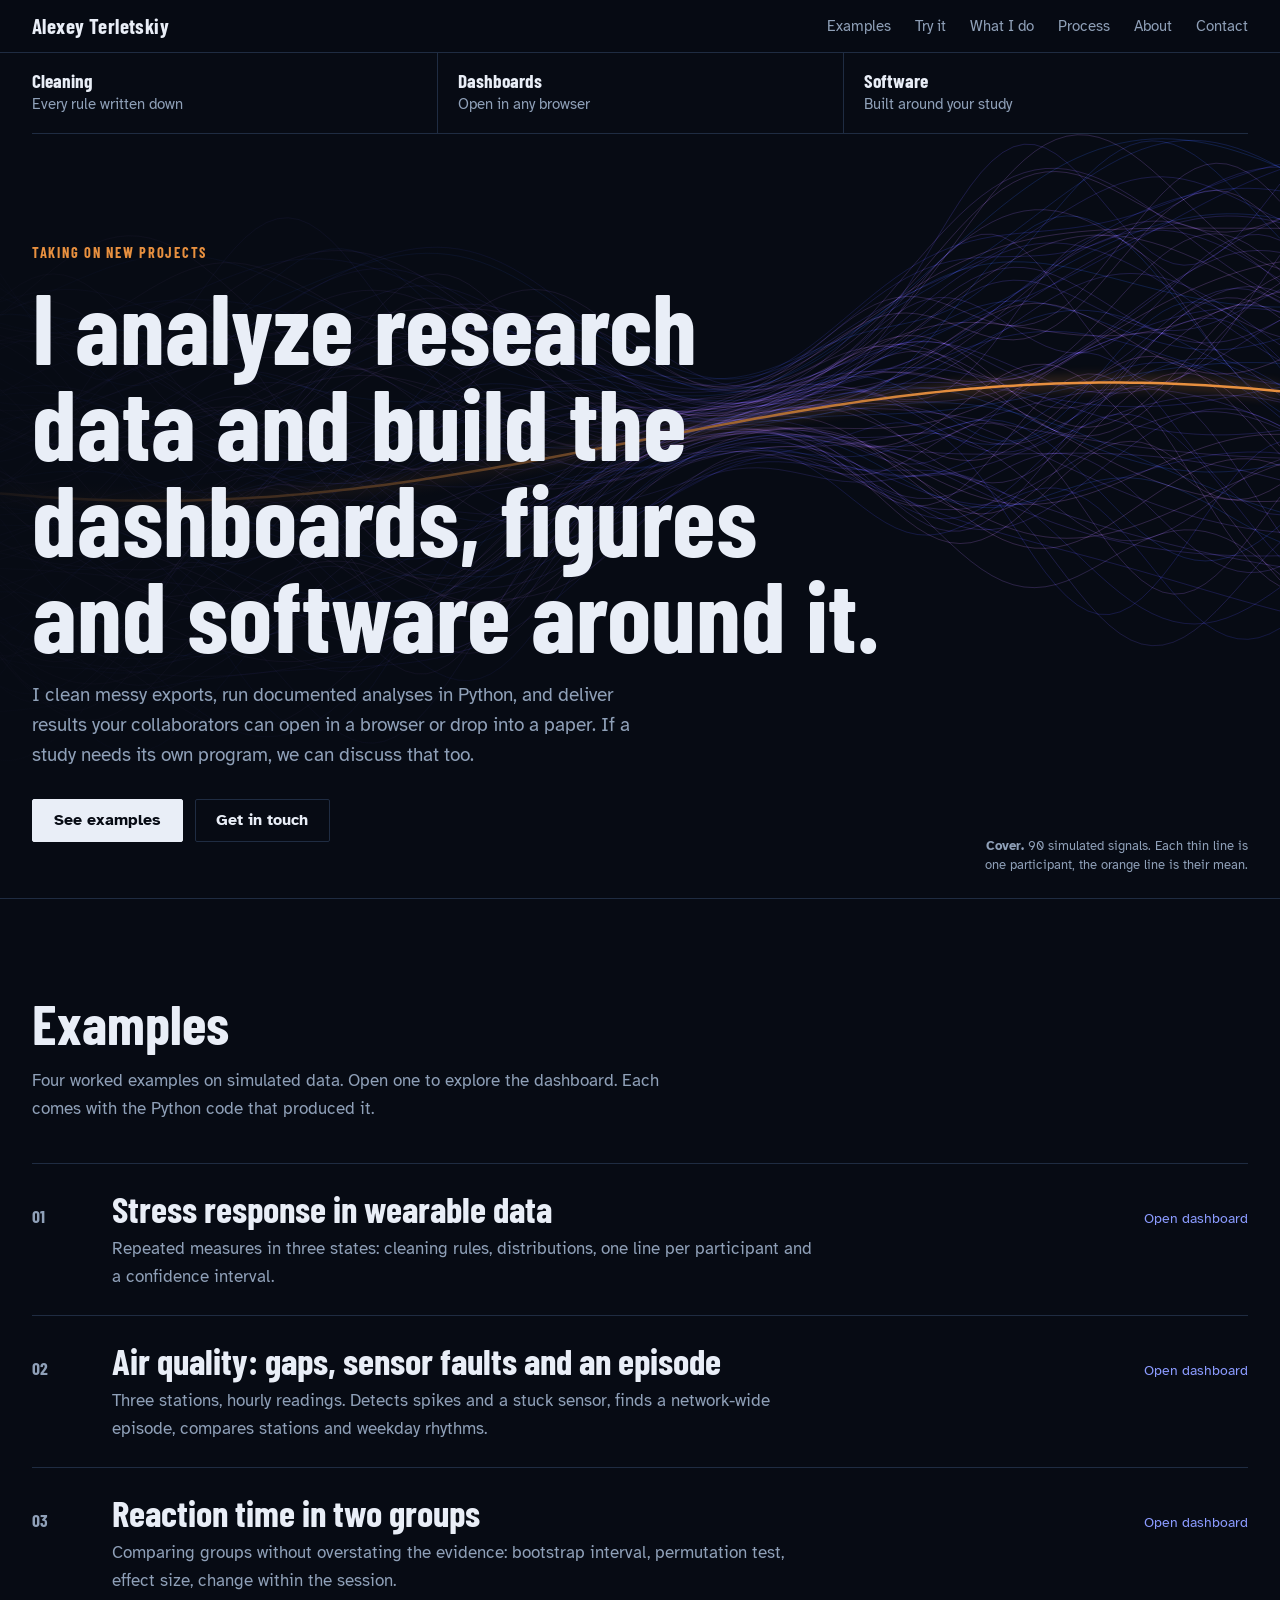
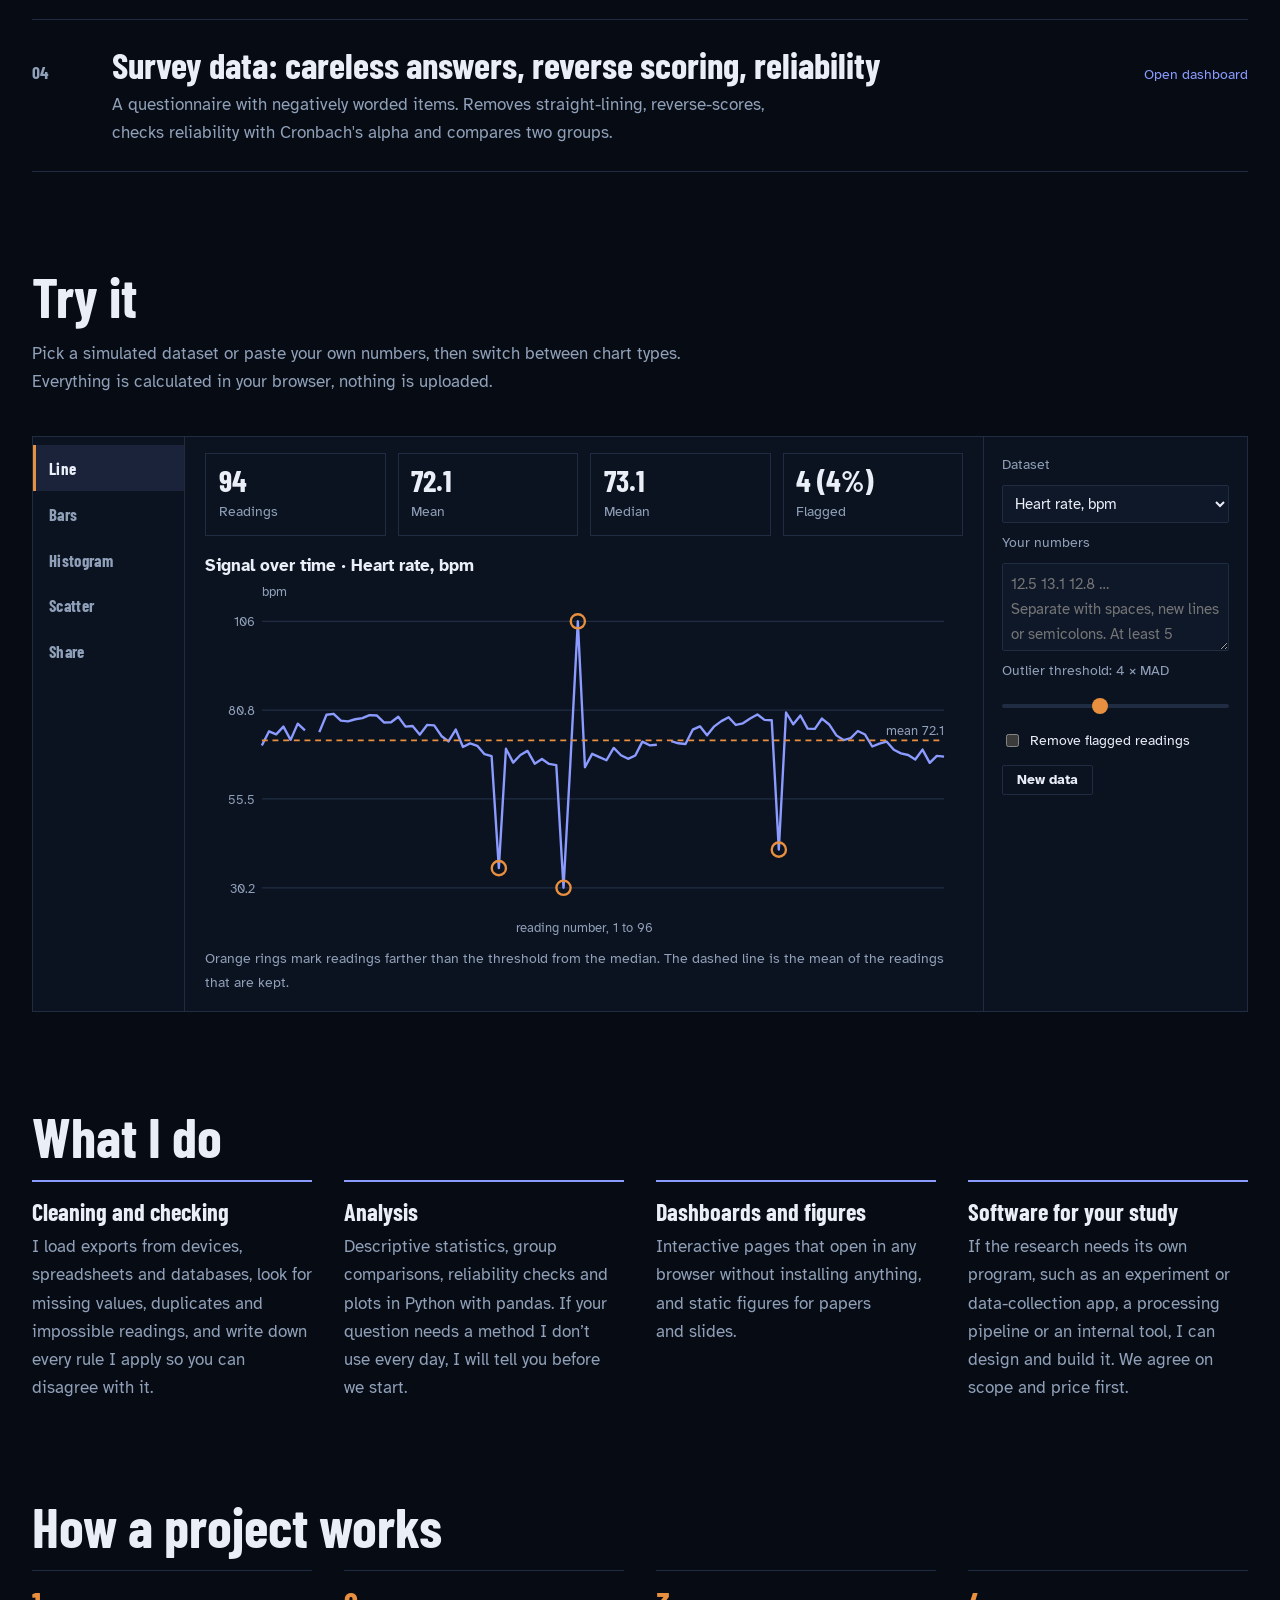
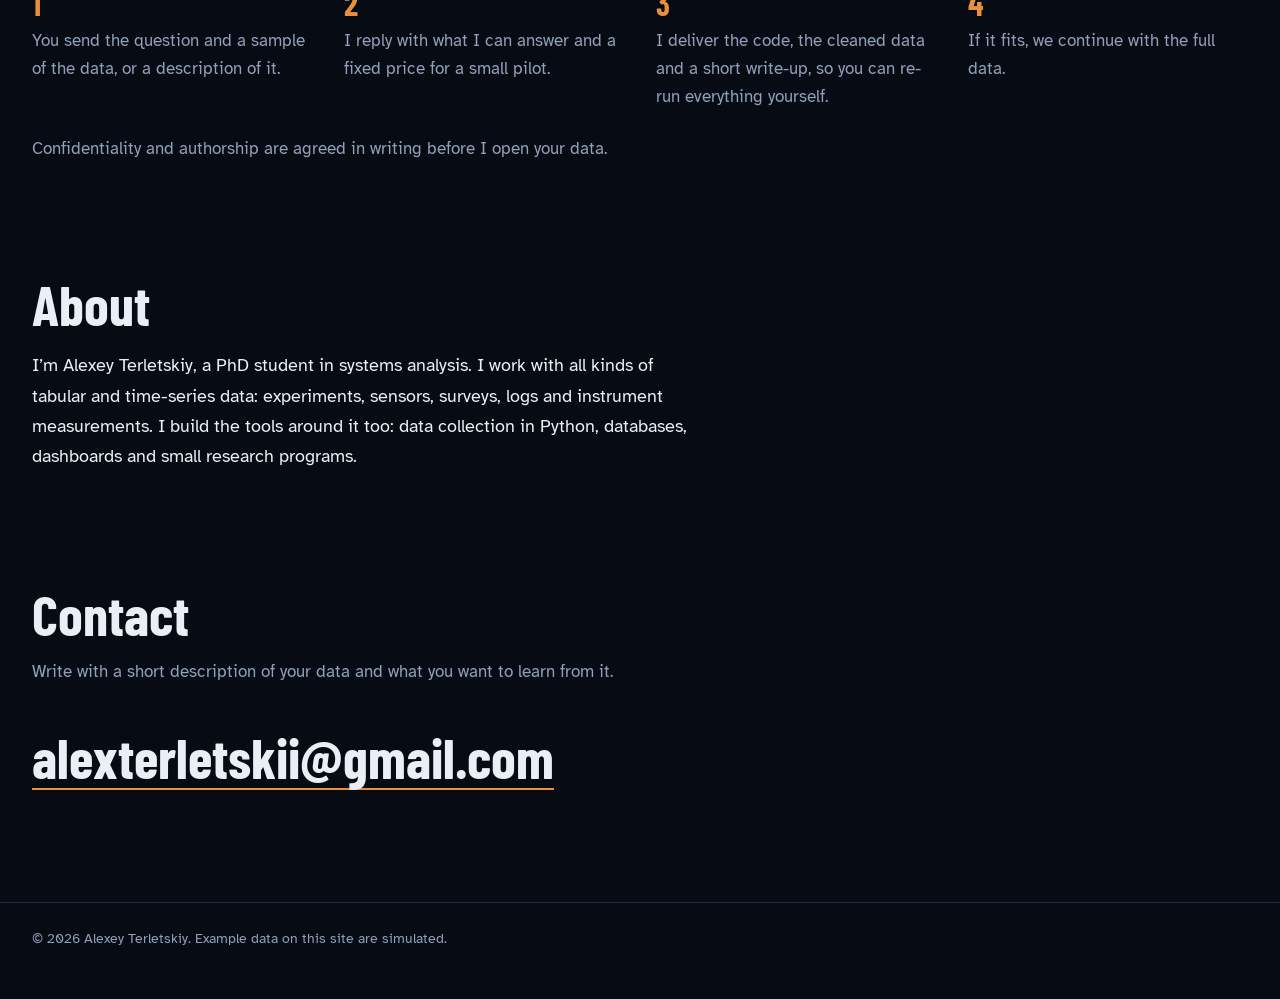
==== index.html @ ce2f92e9 "Add files via upload" ====
<!doctype html>
<html lang="en">
<head>
<meta charset="utf-8">
<meta name="viewport" content="width=device-width, initial-scale=1">
<title>Alexey Terletskiy, data analysis and dashboards</title>
<meta name="description" content="Independent data analyst. Data cleaning, documented analysis in Python, dashboards, and custom software for research.">
<meta name="color-scheme" content="dark">
<link rel="icon" href="data:,">
<link rel="preconnect" href="https://fonts.googleapis.com">
<link rel="preconnect" href="https://fonts.gstatic.com" crossorigin>
<link href="https://fonts.googleapis.com/css2?family=Barlow+Condensed:wght@500;700&display=swap" rel="stylesheet">
<link rel="stylesheet" href="css/style.css">
</head>
<body>
<a class="skip" href="#main">Skip to content</a>

<header class="site">
  <div class="wrap bar">
    <a class="name" href="index.html">Alexey Terletskiy</a>
    <nav aria-label="Main">
      <a href="#examples">Examples</a>
      <a href="#try">Try it</a>
      <a href="#what">What I do</a>
      <a href="#process">Process</a>
      <a href="#about">About</a>
      <a href="#contact">Contact</a>
    </nav>
  </div>
</header>

<main id="main">
  <div class="cover">
    <canvas id="fibers" aria-hidden="true"></canvas>
    <div class="wrap">
      <div class="teasers">
        <a href="#what"><b>Cleaning</b><span>Every rule written down</span></a>
        <a href="#examples"><b>Dashboards</b><span>Open in any browser</span></a>
        <a href="#what"><b>Software</b><span>Built around your study</span></a>
      </div>
      <div class="cover-body">
        <p class="kicker">Taking on new projects</p>
        <h1>I analyze research data and build the dashboards, figures and software around it.</h1>
        <p class="lede">I clean messy exports, run documented analyses in Python, and deliver results your collaborators can open in a browser or drop into a paper. If a study needs its own program, we can discuss that too.</p>
        <div class="actions">
          <a class="btn primary" href="#examples">See examples</a>
          <a class="btn" href="#contact">Get in touch</a>
        </div>
      </div>
      <p class="fig"><strong>Cover.</strong> 90 simulated signals. Each thin line is one participant, the orange line is their mean.</p>
    </div>
  </div>

  <div class="wrap">
    <section class="sec" id="examples">
      <h2>Examples</h2>
      <p class="sub">Four worked examples on simulated data. Open one to explore the dashboard. Each comes with the Python code that produced it.</p>
      <ol class="toc">
        <li><a href="dashboards/dashboard_stress.html" data-title="Stress response in wearable data" data-code="scripts/gen_stress.py">
          <span class="no">01</span>
          <span><span class="ttl">Stress response in wearable data</span>
            <span class="dsc">Repeated measures in three states: cleaning rules, distributions, one line per participant and a confidence interval.</span></span>
          <span class="how">Open dashboard</span></a></li>
        <li><a href="dashboards/dashboard_air-quality.html" data-title="Air quality: gaps, sensor faults and an episode" data-code="scripts/gen_air_quality.py">
          <span class="no">02</span>
          <span><span class="ttl">Air quality: gaps, sensor faults and an episode</span>
            <span class="dsc">Three stations, hourly readings. Detects spikes and a stuck sensor, finds a network-wide episode, compares stations and weekday rhythms.</span></span>
          <span class="how">Open dashboard</span></a></li>
        <li><a href="dashboards/dashboard_reaction-time.html" data-title="Reaction time in two groups" data-code="scripts/gen_reaction_time.py">
          <span class="no">03</span>
          <span><span class="ttl">Reaction time in two groups</span>
            <span class="dsc">Comparing groups without overstating the evidence: bootstrap interval, permutation test, effect size, change within the session.</span></span>
          <span class="how">Open dashboard</span></a></li>
        <li><a href="dashboards/dashboard_survey.html" data-title="Survey data: careless answers, reverse scoring, reliability" data-code="scripts/gen_survey.py">
          <span class="no">04</span>
          <span><span class="ttl">Survey data: careless answers, reverse scoring, reliability</span>
            <span class="dsc">A questionnaire with negatively worded items. Removes straight-lining, reverse-scores, checks reliability with Cronbach's alpha and compares two groups.</span></span>
          <span class="how">Open dashboard</span></a></li>
      </ol>
    </section>

        <section class="sec" id="try">
      <h2>Try it</h2>
      <p class="sub">Pick a simulated dataset or paste your own numbers, then switch between chart types. Everything is calculated in your browser, nothing is uploaded.</p>
      <div class="dash" id="dash">
        <div class="dtabs" role="group" aria-label="Chart type">
          <button type="button" data-chart="line" aria-pressed="true">Line</button>
          <button type="button" data-chart="bars" aria-pressed="false">Bars</button>
          <button type="button" data-chart="hist" aria-pressed="false">Histogram</button>
          <button type="button" data-chart="scatter" aria-pressed="false">Scatter</button>
          <button type="button" data-chart="share" aria-pressed="false">Share</button>
        </div>

        <div class="dmain">
          <div class="kpis">
            <div class="kpi"><b id="k-n">–</b><span>Readings</span></div>
            <div class="kpi"><b id="k-mean">–</b><span>Mean</span></div>
            <div class="kpi"><b id="k-med">–</b><span>Median</span></div>
            <div class="kpi"><b id="k-bad">–</b><span>Flagged</span></div>
          </div>
          <p class="dtitle" id="dtitle"></p>
          <svg id="chart" viewBox="0 0 640 300" role="img" aria-label="Chart of the selected data"></svg>
          <p class="dnote" id="dnote"></p>
        </div>

        <div class="dside">
          <label for="ds">Dataset</label>
          <select id="ds">
            <option value="hr">Heart rate, bpm</option>
            <option value="pm">PM2.5, µg/m³</option>
            <option value="rt">Reaction times, ms</option>
            <option value="mine">Your numbers (paste below)</option>
          </select>

          <label for="mine">Your numbers</label>
          <textarea id="mine" placeholder="12.5 13.1 12.8 …&#10;Separate with spaces, new lines or semicolons. At least 5 values."></textarea>

          <label for="k">Outlier threshold: <output id="kout">4</output> × MAD</label>
          <input id="k" type="range" min="1" max="8" step="0.5" value="4">

          <label class="chk"><input id="clean" type="checkbox"> Remove flagged readings</label>
          <button class="btn small" id="again" type="button">New data</button>
        </div>
      </div>
    </section>

    <section class="sec" id="what">
      <h2>What I do</h2>
      <div class="what">
        <div>
          <h3>Cleaning and checking</h3>
          <p>I load exports from devices, spreadsheets and databases, look for missing values, duplicates and impossible readings, and write down every rule I apply so you can disagree with it.</p>
        </div>
        <div>
          <h3>Analysis</h3>
          <p>Descriptive statistics, group comparisons, reliability checks and plots in Python with pandas. If your question needs a method I don’t use every day, I will tell you before we start.</p>
        </div>
        <div>
          <h3>Dashboards and figures</h3>
          <p>Interactive pages that open in any browser without installing anything, and static figures for papers and slides.</p>
        </div>
        <div>
          <h3>Software for your study</h3>
          <p>If the research needs its own program, such as an experiment or data-collection app, a processing pipeline or an internal tool, I can design and build it. We agree on scope and price first.</p>
        </div>
      </div>
    </section>

    <section class="sec" id="process">
      <h2>How a project works</h2>
      <ol class="steps">
        <li>You send the question and a sample of the data, or a description of it.</li>
        <li>I reply with what I can answer and a fixed price for a small pilot.</li>
        <li>I deliver the code, the cleaned data and a short write-up, so you can re-run everything yourself.</li>
        <li>If it fits, we continue with the full data.</li>
      </ol>
      <p class="fine">Confidentiality and authorship are agreed in writing before I open your data.</p>
    </section>

    <section class="sec" id="about">
      <h2>About</h2>
      <p>I’m Alexey Terletskiy, a PhD student in systems analysis. I work with all kinds of tabular and time-series data: experiments, sensors, surveys, logs and instrument measurements. I build the tools around it too: data collection in Python, databases, dashboards and small research programs.</p>
    </section>

    <section class="sec" id="contact">
      <h2>Contact</h2>
      <p class="sub">Write with a short description of your data and what you want to learn from it.</p>
      <a class="mail" href="mailto:alexterletskii@gmail.com">alexterletskii@gmail.com</a>
    </section>
  </div>
</main>

<footer>
  <div class="wrap"><p>© 2026 Alexey Terletskiy. Example data on this site are simulated.</p></div>
</footer>

<dialog id="viewer" aria-label="Dashboard">
  <div class="vbar">
    <strong id="vt"></strong>
    <div class="vlinks">
      <a id="vcode" href="#">Code</a>
      <a id="vopen" href="#" target="_blank" rel="noopener">Open on its own page</a>
      <button class="btn small" id="vclose" type="button">Close</button>
    </div>
  </div>
  <iframe id="vframe" title="Dashboard" src="about:blank"></iframe>
</dialog>

<script>
/* Dashboard viewer: the list items are normal links, so they work without JavaScript. */
(function () {
  const dlg = document.getElementById('viewer');
  const frame = document.getElementById('vframe');
  document.querySelectorAll('.toc a').forEach(function (a) {
    a.addEventListener('click', function (e) {
      e.preventDefault();
      document.getElementById('vt').textContent = a.dataset.title;
      document.getElementById('vopen').href = a.href;
      document.getElementById('vcode').href = a.dataset.code;
      frame.src = a.href;
      dlg.showModal();
    });
  });
  document.getElementById('vclose').addEventListener('click', function () { dlg.close(); });
  dlg.addEventListener('click', function (e) { if (e.target === dlg) dlg.close(); });
  dlg.addEventListener('close', function () { frame.src = 'about:blank'; });
})();

/* Cover: 90 simulated trajectories, one orange line for their mean */
(function () {
  const cv = document.getElementById('fibers');
  if (!cv) return;
  const ctx = cv.getContext('2d');
  const reduce = window.matchMedia('(prefers-reduced-motion: reduce)').matches;
  const N = 90, STEPS = 120;
  let w = 0, h = 0, t = 0, mx = 0.5, visible = true;

  let s = 11;
  const rnd = function () { s = (Math.imul(s, 1664525) + 1013904223) >>> 0; return s / 4294967296; };
  const fibers = Array.from({ length: N }, function () {
    return { y: rnd(), a: 0.05 + rnd() * 0.18, f: 1 + rnd() * 2.2, p: rnd() * 6.28, sp: 0.15 + rnd() * 0.35, hue: rnd() };
  });

  const spread = function (x) { return 0.55 - 0.45 * Math.exp(-Math.pow((x - 0.58) / 0.16, 2)); };
  const center = function (x) { return 0.46 + 0.07 * Math.sin(x * 4.2 + t * 0.25 + mx * 2); };
  const yAt = function (f, x) {
    return center(x) + ((f.y - 0.5) * 0.9 + f.a * Math.sin(x * f.f * 7 + f.p + t * f.sp)) * spread(x);
  };

  function draw() {
    ctx.clearRect(0, 0, w, h);
    ctx.globalCompositeOperation = 'lighter';
    ctx.lineWidth = 1;
    fibers.forEach(function (f) {
      ctx.beginPath();
      for (let i = 0; i <= STEPS; i++) {
        const x = i / STEPS;
        if (i === 0) ctx.moveTo(0, yAt(f, 0) * h); else ctx.lineTo(x * w, yAt(f, x) * h);
      }
      ctx.strokeStyle = 'hsla(' + (225 + f.hue * 50) + ',90%,' + (58 + f.hue * 17) + '%,0.22)';
      ctx.stroke();
    });
    ctx.globalCompositeOperation = 'source-over';
    ctx.beginPath();
    for (let i = 0; i <= STEPS; i++) {
      const x = i / STEPS;
      if (i === 0) ctx.moveTo(0, center(0) * h); else ctx.lineTo(x * w, center(x) * h);
    }
    ctx.strokeStyle = '#e8903f'; ctx.lineWidth = 2.5;
    ctx.shadowColor = '#e8903f'; ctx.shadowBlur = 14;
    ctx.stroke();
    ctx.shadowBlur = 0;
  }

  function resize() {
    const dpr = Math.min(window.devicePixelRatio || 1, 2);
    const r = cv.getBoundingClientRect();
    w = r.width; h = r.height;
    cv.width = Math.round(w * dpr); cv.height = Math.round(h * dpr);
    ctx.setTransform(dpr, 0, 0, dpr, 0, 0);
    draw();
  }

  function loop() {
    if (visible && !document.hidden) { t += 0.012; draw(); }
    requestAnimationFrame(loop);
  }

  new IntersectionObserver(function (e) { visible = e[0].isIntersecting; }).observe(cv);
  document.querySelector('.cover').addEventListener('pointermove', function (e) { mx = e.clientX / window.innerWidth; });
  window.addEventListener('resize', resize);
  resize();
  if (!reduce) requestAnimationFrame(loop);
})();






/* Outlier demo */
/* Try it: mini dashboard */
(function () {
  const $ = function (id) { return document.getElementById(id); };
  const svg = $('chart');
  const W = 640, H = 300, M = { l: 48, r: 16, t: 18, b: 30 };
  const state = { chart: 'line', src: 'hr', k: 4, clean: false, seed: 7, vals: [], meta: {} };

  const rng = function (seed) {
    let s = seed >>> 0;
    return function () { s = (Math.imul(s, 1664525) + 1013904223) >>> 0; return s / 4294967296; };
  };
  const median = function (a) {
    if (!a.length) return NaN;
    const b = a.slice().sort(function (x, y) { return x - y; }), m = b.length >> 1;
    return b.length % 2 ? b[m] : (b[m - 1] + b[m]) / 2;
  };
  const mean = function (a) { return a.length ? a.reduce(function (p, c) { return p + c; }, 0) / a.length : NaN; };
  const fmt = function (v) {
    if (!isFinite(v)) return '–';
    const a = Math.abs(v);
    return a >= 100 ? v.toFixed(0) : a >= 10 ? v.toFixed(1) : v.toFixed(2);
  };
  const int = function (v) { return String(Math.round(v)); };
  const lin = function (d0, d1, r0, r1) {
    const span = (d1 - d0) || 1;
    return function (v) { return r0 + (v - d0) / span * (r1 - r0); };
  };
  const minOf = function (a) { return Math.min.apply(null, a); };
  const maxOf = function (a) { return Math.max.apply(null, a); };

  /* Simulated datasets */
  const N = 96;
  function finish(d, r, fault) {
    for (let j = 0; j < 4; j++) { const i = 3 + Math.floor(r() * (N - 6)); d[i] = fault(d[i], r); }
    for (let j = 0; j < 2; j++) d[Math.floor(r() * N)] = null;
    return d;
  }
  const GEN = {
    hr: { title: 'Heart rate', unit: 'bpm', make: function (r) {
      return finish(Array.from({ length: N }, function (_, i) { return 72 + 6 * Math.sin(i / 9) + (r() - 0.5) * 5; }), r,
        function (v, q) { return v + (q() < 0.5 ? -1 : 1) * (28 + q() * 15); });
    } },
    pm: { title: 'PM2.5', unit: 'µg/m³', make: function (r) {
      return finish(Array.from({ length: N }, function (_, i) {
        const h = i % 24;
        return 16 + 11 * Math.exp(-Math.pow(h - 8, 2) / 9) + 13 * Math.exp(-Math.pow(h - 18.5, 2) / 12) + r() * 5;
      }), r, function (v, q) { return v + 50 + q() * 30; });
    } },
    rt: { title: 'Reaction times', unit: 'ms', make: function (r) {
      return finish(Array.from({ length: N }, function () { return Math.exp(Math.log(420) + (r() + r() + r() - 1.5) * 0.5); }), r,
        function (v, q) { return v * (2.8 + q()); });
    } }
  };

  function parse(text) {
    const out = [];
    text.split(/[\s;]+/).filter(Boolean).forEach(function (tok) {
      const parts = (tok.match(/,/g) || []).length > 1 ? tok.split(',') : [tok.replace(',', '.')];
      parts.forEach(function (p) {
        if (p === '') return;
        const v = Number(p);
        out.push(isFinite(v) && /\d/.test(p) ? v : null);
      });
    });
    return out;
  }

  function load() {
    if (state.src === 'mine') {
      state.vals = parse($('mine').value);
      state.meta = { title: 'Your numbers', unit: '' };
    } else {
      state.vals = GEN[state.src].make(rng(state.seed));
      state.meta = GEN[state.src];
    }
  }

  /* Drawing helpers */
  function yAxis(sy, lo, hi, unit, f) {
    f = f || fmt;
    let o = '';
    for (let t = 0; t < 4; t++) {
      const v = lo + t * (hi - lo) / 3, y = sy(v);
      o += '<line class="gl" x1="' + M.l + '" x2="' + (W - M.r) + '" y1="' + y.toFixed(1) + '" y2="' + y.toFixed(1) + '"/>' +
           '<text class="tt" x="' + (M.l - 6) + '" y="' + (y + 4).toFixed(1) + '" text-anchor="end">' + f(v) + '</text>';
    }
    return o + (unit ? '<text class="tt" x="' + M.l + '" y="10">' + unit + '</text>' : '');
  }
  function xCaption(label) {
    return '<text class="tt" x="' + (W / 2) + '" y="' + (H - 6) + '" text-anchor="middle">' + label + '</text>';
  }

  /* Charts */
  function chartLine(c) {
    const n = c.vals.length, lo = minOf(c.nums), hi = maxOf(c.nums), pad = (hi - lo) * 0.06 || 1;
    const sx = lin(0, n - 1, M.l, W - M.r), sy = lin(lo - pad, hi + pad, H - M.b, M.t);
    let o = yAxis(sy, lo, hi, state.meta.unit), d = '', pen = false;
    c.vals.forEach(function (v, i) {
      if (!c.use[i]) { pen = false; return; }
      d += (pen ? 'L' : 'M') + sx(i).toFixed(1) + ',' + sy(v).toFixed(1);
      pen = true;
    });
    o += '<path class="ln" d="' + d + '"/>';
    c.vals.forEach(function (v, i) {
      if (c.bad[i]) o += '<circle class="ring" cx="' + sx(i).toFixed(1) + '" cy="' + sy(v).toFixed(1) +
        '" r="6"><title>Reading ' + (i + 1) + ': ' + fmt(v) + '</title></circle>';
    });
    if (isFinite(c.mean)) {
      const y = sy(c.mean).toFixed(1);
      o += '<line class="mean" x1="' + M.l + '" x2="' + (W - M.r) + '" y1="' + y + '" y2="' + y + '"/>' +
           '<text class="tt" x="' + (W - M.r) + '" y="' + (y - 5) + '" text-anchor="end">mean ' + fmt(c.mean) + '</text>';
    }
    return o + xCaption('reading number, 1 to ' + n);
  }

  function chartBars(c) {
    const n = c.vals.length, B = 8, size = Math.ceil(n / B), bw = (W - M.l - M.r) / B, g = [];
    for (let b = 0; b < B; b++) {
      const part = [];
      for (let i = b * size; i < Math.min(n, (b + 1) * size); i++) if (c.use[i]) part.push(c.vals[i]);
      g.push(part.length ? mean(part) : null);
    }
    const ok = g.filter(function (x) { return x !== null; });
    const lo = Math.min(0, minOf(ok)), hi = Math.max(0, maxOf(ok)) * 1.1 || 1;
    const sy = lin(lo, hi, H - M.b, M.t), y0 = sy(0);
    let o = yAxis(sy, lo, hi, state.meta.unit);
    g.forEach(function (v, b) {
      const x = M.l + b * bw + bw * 0.15, lab = (b * size + 1) + '–' + Math.min(n, (b + 1) * size);
      if (v !== null) {
        o += '<rect class="bar" x="' + x.toFixed(1) + '" y="' + Math.min(sy(v), y0).toFixed(1) +
          '" width="' + (bw * 0.7).toFixed(1) + '" height="' + Math.abs(sy(v) - y0).toFixed(1) +
          '"><title>Readings ' + lab + ': mean ' + fmt(v) + '</title></rect>';
      }
      o += '<text class="tt" x="' + (x + bw * 0.35).toFixed(1) + '" y="' + (H - 12) + '" text-anchor="middle">' + lab + '</text>';
    });
    return o;
  }

  function chartHist(c) {
    const vals = c.vals.filter(function (v, i) { return c.use[i]; });
    let lo = minOf(vals), hi = maxOf(vals);
    if (hi === lo) hi = lo + 1;
    const B = 12, step = (hi - lo) / B, cnt = new Array(B).fill(0), bw = (W - M.l - M.r) / B;
    vals.forEach(function (v) { cnt[Math.min(B - 1, Math.floor((v - lo) / step))]++; });
    const top = maxOf(cnt) || 1, sy = lin(0, top, H - M.b, M.t);
    let o = yAxis(sy, 0, top, 'count', int);
    cnt.forEach(function (k, b) {
      const h = H - M.b - sy(k);
      o += '<rect class="bar" x="' + (M.l + b * bw + 1).toFixed(1) + '" y="' + sy(k).toFixed(1) +
        '" width="' + (bw - 2).toFixed(1) + '" height="' + h.toFixed(1) + '"><title>' +
        fmt(lo + b * step) + ' to ' + fmt(lo + (b + 1) * step) + ': ' + k + ' readings</title></rect>';
    });
    return o +
      '<text class="tt" x="' + M.l + '" y="' + (H - 12) + '">' + fmt(lo) + '</text>' +
      '<text class="tt" x="' + (W - M.r) + '" y="' + (H - 12) + '" text-anchor="end">' + fmt(hi) + '</text>' +
      xCaption('value' + (state.meta.unit ? ', ' + state.meta.unit : ''));
  }

  function chartScatter(c) {
    const lo = minOf(c.nums), hi = maxOf(c.nums), pad = (hi - lo) * 0.06 || 1;
    const sx = lin(lo - pad, hi + pad, M.l, W - M.r), sy = lin(lo - pad, hi + pad, H - M.b, M.t);
    let o = yAxis(sy, lo, hi, state.meta.unit);
    for (let t = 0; t < 4; t++) {
      const v = lo + t * (hi - lo) / 3;
      o += '<text class="tt" x="' + sx(v).toFixed(1) + '" y="' + (H - 16) + '" text-anchor="middle">' + fmt(v) + '</text>';
    }
    o += '<line class="gl" x1="' + sx(lo - pad).toFixed(1) + '" y1="' + sy(lo - pad).toFixed(1) +
         '" x2="' + sx(hi + pad).toFixed(1) + '" y2="' + sy(hi + pad).toFixed(1) + '" stroke-dasharray="4 4"/>';
    for (let i = 1; i < c.vals.length; i++) {
      const a = c.vals[i - 1], b = c.vals[i];
      if (a === null || b === null) continue;
      const flagged = c.bad[i - 1] || c.bad[i];
      if (state.clean && flagged) continue;
      o += '<circle class="dot' + (flagged ? ' o' : '') + '" cx="' + sx(a).toFixed(1) + '" cy="' + sy(b).toFixed(1) +
        '" r="3.5"><title>Reading ' + (i + 1) + ': ' + fmt(b) + ' after ' + fmt(a) + '</title></circle>';
    }
    return o + xCaption('previous reading');
  }

  function chartShare(c) {
    const tot = c.vals.length, miss = tot - c.nums.length, flag = c.bad.filter(Boolean).length, norm = c.nums.length - flag;
    const segs = [['Normal', norm, 'var(--glow)'], ['Flagged', flag, 'var(--orange)'], ['Missing', miss, '#4a5a73']];
    const cx = 190, cy = H / 2, r = 85, C = 2 * Math.PI * r;
    let off = 0, o = '';
    segs.forEach(function (s) {
      const len = s[1] / tot * C;
      if (len > 0) {
        o += '<circle cx="' + cx + '" cy="' + cy + '" r="' + r + '" fill="none" stroke-width="28" style="stroke:' + s[2] +
          '" stroke-dasharray="' + len.toFixed(2) + ' ' + (C - len).toFixed(2) + '" stroke-dashoffset="' + (-off).toFixed(2) +
          '" transform="rotate(-90 ' + cx + ' ' + cy + ')"><title>' + s[0] + ': ' + s[1] + '</title></circle>';
      }
      off += len;
    });
    o += '<text class="big" x="' + cx + '" y="' + (cy + 8) + '" text-anchor="middle">' + Math.round(norm / tot * 100) + '%</text>' +
         '<text class="tt" x="' + cx + '" y="' + (cy + 28) + '" text-anchor="middle">normal</text>';
    segs.forEach(function (s, i) {
      const y = 110 + i * 38;
      o += '<rect x="340" y="' + (y - 11) + '" width="14" height="14" style="fill:' + s[2] + '"/>' +
           '<text class="leg" x="364" y="' + y + '">' + s[0] + '</text>' +
           '<text class="leg" x="520" y="' + y + '" text-anchor="end">' + s[1] + '</text>';
    });
    return o;
  }

  const CHARTS = { line: chartLine, bars: chartBars, hist: chartHist, scatter: chartScatter, share: chartShare };
  const INFO = {
    line: ['Signal over time', 'Orange rings mark readings farther than the threshold from the median. The dashed line is the mean of the readings that are kept.'],
    bars: ['Mean of each block of readings', 'The readings are split into 8 consecutive blocks. Each bar is the mean of its kept readings.'],
    hist: ['Distribution of kept readings', 'How many readings fall into each of 12 equal-width bins.'],
    scatter: ['Each reading against the one before it', 'Points near the diagonal mean the signal changes slowly. Orange points involve a flagged reading.'],
    share: ['Normal, flagged and missing readings', 'Missing readings are empty or non-numeric entries in the data.']
  };

  function render() {
    const v = state.vals, nums = v.filter(function (x) { return x !== null; });
    const set = function (id, t) { $(id).textContent = t; };
    if (nums.length < 5) {
      svg.innerHTML = '<text class="msg" x="' + (W / 2) + '" y="' + (H / 2) + '" text-anchor="middle">Paste at least 5 numbers</text>';
      ['k-n', 'k-mean', 'k-med', 'k-bad'].forEach(function (id) { set(id, '–'); });
      set('dtitle', ''); set('dnote', '');
      return;
    }
    const med = median(nums);
    const mad = 1.4826 * median(nums.map(function (x) { return Math.abs(x - med); })) || 1e-9;
    const bad = v.map(function (x) { return x !== null && Math.abs(x - med) > state.k * mad; });
    const use = v.map(function (x, i) { return x !== null && !(state.clean && bad[i]); });
    const kept = v.filter(function (x, i) { return use[i]; });
    const c = { vals: v, nums: nums, bad: bad, use: use, mean: mean(kept), median: median(kept) };
    const flag = bad.filter(Boolean).length, unit = state.meta.unit ? ' ' + state.meta.unit : '';

    set('k-n', String(nums.length));
    set('k-mean', fmt(c.mean));
    set('k-med', fmt(c.median));
    set('k-bad', flag + ' (' + Math.round(flag / nums.length * 100) + '%)');
    set('dtitle', INFO[state.chart][0] + ' · ' + state.meta.title + (unit ? ',' + unit : ''));
    set('dnote', INFO[state.chart][1]);
    svg.innerHTML = CHARTS[state.chart](c);
  }

  /* Controls */
  const tabs = document.querySelectorAll('#dash [data-chart]');
  tabs.forEach(function (b) {
    b.addEventListener('click', function () {
      state.chart = b.dataset.chart;
      tabs.forEach(function (x) { x.setAttribute('aria-pressed', String(x === b)); });
      render();
    });
  });
  $('ds').addEventListener('change', function () { state.src = this.value; load(); render(); });
  $('mine').addEventListener('input', function () {
    const n = parse(this.value).filter(function (x) { return x !== null; }).length;
    if (n >= 5) { state.src = 'mine'; $('ds').value = 'mine'; }
    load(); render();
  });
  $('k').addEventListener('input', function () { state.k = +this.value; $('kout').textContent = this.value; render(); });
  $('clean').addEventListener('change', function () { state.clean = this.checked; render(); });
  $('again').addEventListener('click', function () { state.seed = Math.floor(Math.random() * 1e9); load(); render(); });

  load();
  render();
})();
</script>
</body>
</html>
---- css/style.css ----
@font-face{font-family:"Atkinson Hyperlegible";font-style:normal;font-weight:400;font-display:swap;
  src:url("../fonts/atkinson-hyperlegible-latin-400-normal.woff2") format("woff2")}
@font-face{font-family:"Atkinson Hyperlegible";font-style:normal;font-weight:700;font-display:swap;
  src:url("../fonts/atkinson-hyperlegible-latin-700-normal.woff2") format("woff2")}

:root{
  --bg:#070b14; --line:#1f2c42; --ink:#e9eef7; --muted:#8fa0b8;
  --glow:#8b9bff; --orange:#e8903f;
  --sans:"Atkinson Hyperlegible",system-ui,-apple-system,"Segoe UI",Roboto,sans-serif;
  --cond:"Barlow Condensed","Arial Narrow","Roboto Condensed",system-ui,sans-serif;
  color-scheme:dark;
}
*,*::before,*::after{box-sizing:border-box}
html{scroll-padding-top:4.5rem;-webkit-text-size-adjust:100%}
@media (prefers-reduced-motion:no-preference){html{scroll-behavior:smooth}}
body{margin:0;background:var(--bg);color:var(--ink);font:400 1.0625rem/1.65 var(--sans)}
::selection{background:var(--orange);color:#070b14}
.wrap{width:min(76rem,100% - 2.5rem);margin-inline:auto}

a{color:var(--glow);text-underline-offset:.2em;text-decoration-thickness:1px}
a:hover{text-decoration-thickness:2px}
:focus-visible{outline:3px solid var(--glow);outline-offset:3px;border-radius:2px}
.skip{position:absolute;left:-999px;top:0;padding:.5rem 1rem;background:var(--bg);z-index:20}
.skip:focus{left:1rem;top:1rem}
p{text-wrap:pretty}

/* Header */
header.site{position:sticky;top:0;z-index:10;border-bottom:1px solid var(--line);
  background:color-mix(in srgb,var(--bg) 78%,transparent);
  -webkit-backdrop-filter:blur(10px);backdrop-filter:blur(10px)}
.bar{display:flex;flex-wrap:wrap;gap:.4rem 2rem;justify-content:space-between;align-items:center;padding:.85rem 0}
.name{font:700 1.3rem/1 var(--cond);letter-spacing:.02em;color:var(--ink);text-decoration:none}
.bar nav{display:flex;flex-wrap:wrap;gap:.25rem 1.5rem;font-size:.95rem}
.bar nav a{color:var(--muted);text-decoration:none}
.bar nav a:hover{color:var(--ink)}

/* Cover */
.cover{position:relative;min-height:min(94vh,54rem);display:flex;flex-direction:column;overflow:hidden;
  border-bottom:1px solid var(--line)}
.cover canvas{position:absolute;inset:0;width:100%;height:100%;display:block}
.cover::after{content:"";position:absolute;inset:0;pointer-events:none;
  background:
    linear-gradient(90deg,rgba(7,11,20,.92) 0%,rgba(7,11,20,.55) 45%,rgba(7,11,20,0) 75%),
    linear-gradient(0deg,var(--bg) 0%,rgba(7,11,20,0) 35%)}
.cover .wrap{position:relative;z-index:1;display:flex;flex-direction:column;flex:1}

.teasers{display:grid;grid-template-columns:repeat(3,minmax(0,1fr));border-bottom:1px solid var(--line)}
.teasers a{padding:1rem 1.25rem;color:var(--ink);text-decoration:none;border-left:1px solid var(--line);font-size:.95rem}
.teasers a:first-child{border-left:0;padding-left:0}
.teasers b{display:block;font:700 1.2rem/1.2 var(--cond);transition:color .2s}
.teasers span{color:var(--muted)}
.teasers a:hover b{color:var(--orange)}
@media (max-width:40rem){
  .teasers{grid-template-columns:1fr}
  .teasers a{border-left:0;border-top:1px solid var(--line);padding:.7rem 0}
  .teasers a:first-child{border-top:0}
  .teasers span{display:none}
}

.cover-body{margin-top:auto;padding:4rem 0 3.5rem;max-width:58rem}
.kicker{font:700 .9rem/1.2 var(--cond);letter-spacing:.12em;text-transform:uppercase;color:var(--orange);margin:0 0 1rem}
h1{font:700 clamp(3rem,8vw,6.25rem)/.96 var(--cond);margin:0 0 1.25rem;text-wrap:balance}
.lede{color:var(--muted);font-size:1.2rem;line-height:1.55;margin:0 0 1.75rem;max-width:38rem}
.actions{display:flex;flex-wrap:wrap;gap:.75rem}
.btn{display:inline-block;padding:.7rem 1.3rem;border-radius:2px;border:1px solid var(--line);
  font:700 1rem/1.2 var(--sans);color:var(--ink);text-decoration:none;background:transparent;cursor:pointer;
  transition:border-color .2s,background-color .2s,color .2s}
.btn:hover{border-color:var(--glow)}
.btn.primary{background:var(--ink);border-color:var(--ink);color:var(--bg)}
.btn.primary:hover{background:var(--orange);border-color:var(--orange)}
.btn.small{padding:.35rem .9rem;font-size:.9rem}
.fig{position:absolute;right:0;bottom:1.5rem;max-width:17rem;margin:0;font-size:.8rem;line-height:1.45;color:var(--muted);text-align:right}
@media (max-width:60rem){.fig{display:none}}

/* Sections */
.sec{padding-top:6rem}
h2{font:700 clamp(2.2rem,5vw,3.5rem)/1 var(--cond);margin:0 0 1rem}
.sub{color:var(--muted);max-width:42rem;margin:0 0 2.5rem}

/* Contents */
.toc{list-style:none;margin:0;padding:0;border-bottom:1px solid var(--line)}
.toc a{display:grid;grid-template-columns:3.5rem minmax(0,1fr) auto;gap:.25rem 1.5rem;align-items:baseline;
  padding:1.5rem 0;border-top:1px solid var(--line);color:var(--ink);text-decoration:none;transition:padding-left .2s}
.toc a:hover{padding-left:.6rem}
.no{font:700 1.1rem/1 var(--cond);color:var(--muted);transition:color .2s}
.toc a:hover .no{color:var(--orange)}
.ttl{display:block;font:700 clamp(1.6rem,3vw,2.3rem)/1.1 var(--cond);transition:color .2s}
.toc a:hover .ttl{color:var(--glow)}
.dsc{display:block;color:var(--muted);margin-top:.4rem;max-width:44rem}
.how{font-size:.9rem;color:var(--glow);white-space:nowrap}
@media (max-width:44rem){
  .toc a{grid-template-columns:2.5rem minmax(0,1fr)}
  .how{grid-column:2}
}
@media (prefers-reduced-motion:reduce){.toc a,.no,.ttl,.teasers b{transition:none}.toc a:hover{padding-left:0}}

/* Try it: mini dashboard */
.dash{display:grid;grid-template-columns:9.5rem minmax(0,1fr) 16.5rem;border:1px solid var(--line);background:#0b1220}
.dtabs{display:flex;flex-direction:column;border-right:1px solid var(--line);padding:.5rem 0}
.dtabs button{all:unset;box-sizing:border-box;cursor:pointer;padding:.8rem 1rem;color:var(--muted);
  font:700 1.05rem/1.2 var(--cond);letter-spacing:.02em;transition:color .2s,background-color .2s}
.dtabs button:hover{color:var(--ink)}
.dtabs button[aria-pressed="true"]{color:var(--ink);background:rgba(139,155,255,.12);box-shadow:inset 3px 0 var(--orange)}
.dtabs button:focus-visible{outline:2px solid var(--glow);outline-offset:-2px}

.dmain{padding:1rem 1.25rem;min-width:0}
.kpis{display:grid;grid-template-columns:repeat(4,minmax(0,1fr));gap:.75rem;margin-bottom:1rem}
.kpi{border:1px solid var(--line);padding:.6rem .8rem}
.kpi b{display:block;font:700 1.9rem/1.1 var(--cond)}
.kpi span{color:var(--muted);font-size:.85rem}
.dtitle{font-weight:700;margin:0 0 .25rem}
.dnote{color:var(--muted);font-size:.9rem;margin:.5rem 0 0}

#chart{display:block;width:100%;height:auto}
#chart .gl{stroke:var(--line);stroke-width:1}
#chart .tt{fill:var(--muted);font-size:11px;font-family:var(--sans)}
#chart .leg{fill:var(--ink);font-size:14px;font-family:var(--sans)}
#chart .msg{fill:var(--muted);font-size:14px;font-family:var(--sans)}
#chart .big{fill:var(--ink);font:700 34px var(--cond)}
#chart .ln{fill:none;stroke:var(--glow);stroke-width:2;stroke-linejoin:round}
#chart .ring{fill:none;stroke:var(--orange);stroke-width:2}
#chart .mean{stroke:var(--orange);stroke-width:1.5;stroke-dasharray:5 4}
#chart .bar{fill:var(--glow);opacity:.85}
#chart .bar:hover{opacity:1}
#chart .dot{fill:var(--glow);opacity:.8}
#chart .dot.o{fill:var(--orange)}

.dside{border-left:1px solid var(--line);padding:1rem 1.1rem;display:flex;flex-direction:column;gap:.5rem}
.dside label{font-size:.9rem;color:var(--muted)}
.dside .chk{display:flex;gap:.5rem;align-items:center;color:var(--ink)}
.dside select,.dside textarea{width:100%;background:#0f1829;color:var(--ink);border:1px solid var(--line);
  border-radius:2px;padding:.5rem;font:inherit;font-size:.95rem}
.dside textarea{resize:vertical;min-height:5.5rem}
.dside .btn{align-self:flex-start;margin-top:.25rem}

input[type=range]{-webkit-appearance:none;appearance:none;width:100%;height:1.4rem;background:transparent;margin:.25rem 0}
input[type=range]::-webkit-slider-runnable-track{height:4px;background:var(--line);border-radius:2px}
input[type=range]::-webkit-slider-thumb{-webkit-appearance:none;width:16px;height:16px;border-radius:50%;background:var(--orange);margin-top:-6px;border:0}
input[type=range]::-moz-range-track{height:4px;background:var(--line);border-radius:2px}
input[type=range]::-moz-range-thumb{width:16px;height:16px;border-radius:50%;background:var(--orange);border:0}

@media (max-width:60rem){
  .dash{grid-template-columns:1fr}
  .dtabs{flex-direction:row;overflow-x:auto;border-right:0;border-bottom:1px solid var(--line);padding:0}
  .dtabs button[aria-pressed="true"]{box-shadow:inset 0 -3px var(--orange)}
  .dside{border-left:0;border-top:1px solid var(--line)}
  .kpis{grid-template-columns:repeat(2,minmax(0,1fr))}
}

/* What I do */
.what{display:grid;grid-template-columns:repeat(4,minmax(0,1fr));gap:2rem}
@media (max-width:64rem){.what{grid-template-columns:repeat(2,minmax(0,1fr))}}
@media (max-width:40rem){.what{grid-template-columns:1fr}}
.what div{border-top:2px solid var(--glow);padding-top:1rem}
.what h3{font:700 1.5rem/1.15 var(--cond);margin:0 0 .5rem}
.what p{margin:0;color:var(--muted)}

/* Process */
.steps{display:grid;grid-template-columns:repeat(4,minmax(0,1fr));gap:2rem;list-style:none;padding:0;margin:0;counter-reset:s}
.steps li{counter-increment:s;padding-top:1rem;border-top:1px solid var(--line);color:var(--muted)}
.steps li::before{content:counter(s);display:block;font:700 2rem/1 var(--cond);color:var(--orange);margin-bottom:.5rem}
@media (max-width:56rem){.steps{grid-template-columns:repeat(2,minmax(0,1fr))}}
@media (max-width:36rem){.steps{grid-template-columns:1fr}}
.fine{color:var(--muted);margin-top:1.5rem}

#about p{max-width:42rem;font-size:1.15rem}
.mail{display:inline-block;font:700 clamp(1.8rem,5vw,3.5rem)/1.1 var(--cond);color:var(--ink);
  text-decoration:none;border-bottom:2px solid var(--orange);transition:color .2s}
.mail:hover{color:var(--orange)}

footer{margin-top:7rem;padding:1.5rem 0 3rem;border-top:1px solid var(--line);color:var(--muted);font-size:.9rem}
footer p{margin:0}

/* Dashboard viewer */
dialog{width:min(76rem,96vw);height:min(90vh,60rem);max-width:none;max-height:none;padding:0;
  border:1px solid var(--line);border-radius:4px;background:#0b1220;color:var(--ink);overflow:hidden}
dialog[open]{display:flex;flex-direction:column}
dialog::backdrop{background:rgba(3,6,12,.8)}
.vbar{display:flex;flex-wrap:wrap;gap:.5rem 1rem;align-items:center;justify-content:space-between;
  padding:.75rem 1.1rem;border-bottom:1px solid var(--line)}
.vbar strong{font:700 1.2rem/1.2 var(--cond)}
.vlinks{display:flex;flex-wrap:wrap;gap:.5rem 1rem;align-items:center;font-size:.9rem}
dialog iframe{flex:1;width:100%;border:0;background:#f6f7f5}
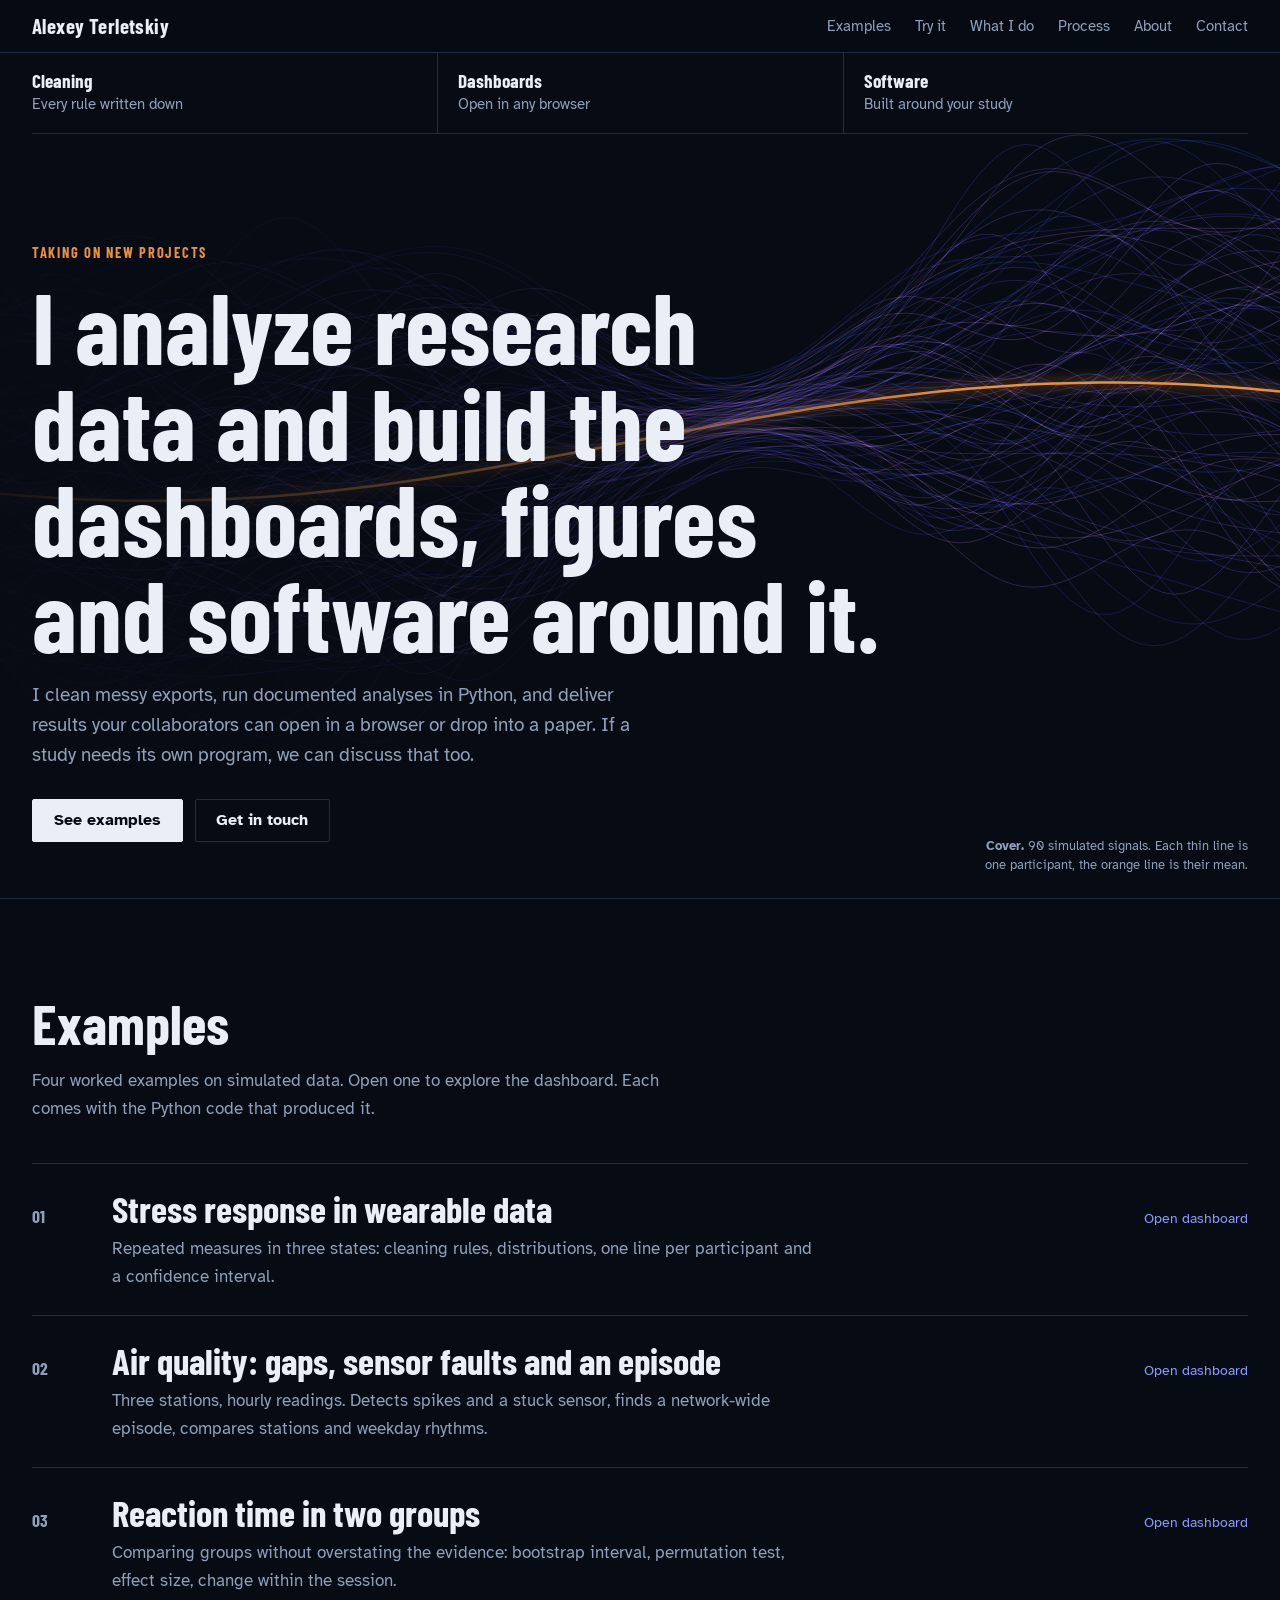
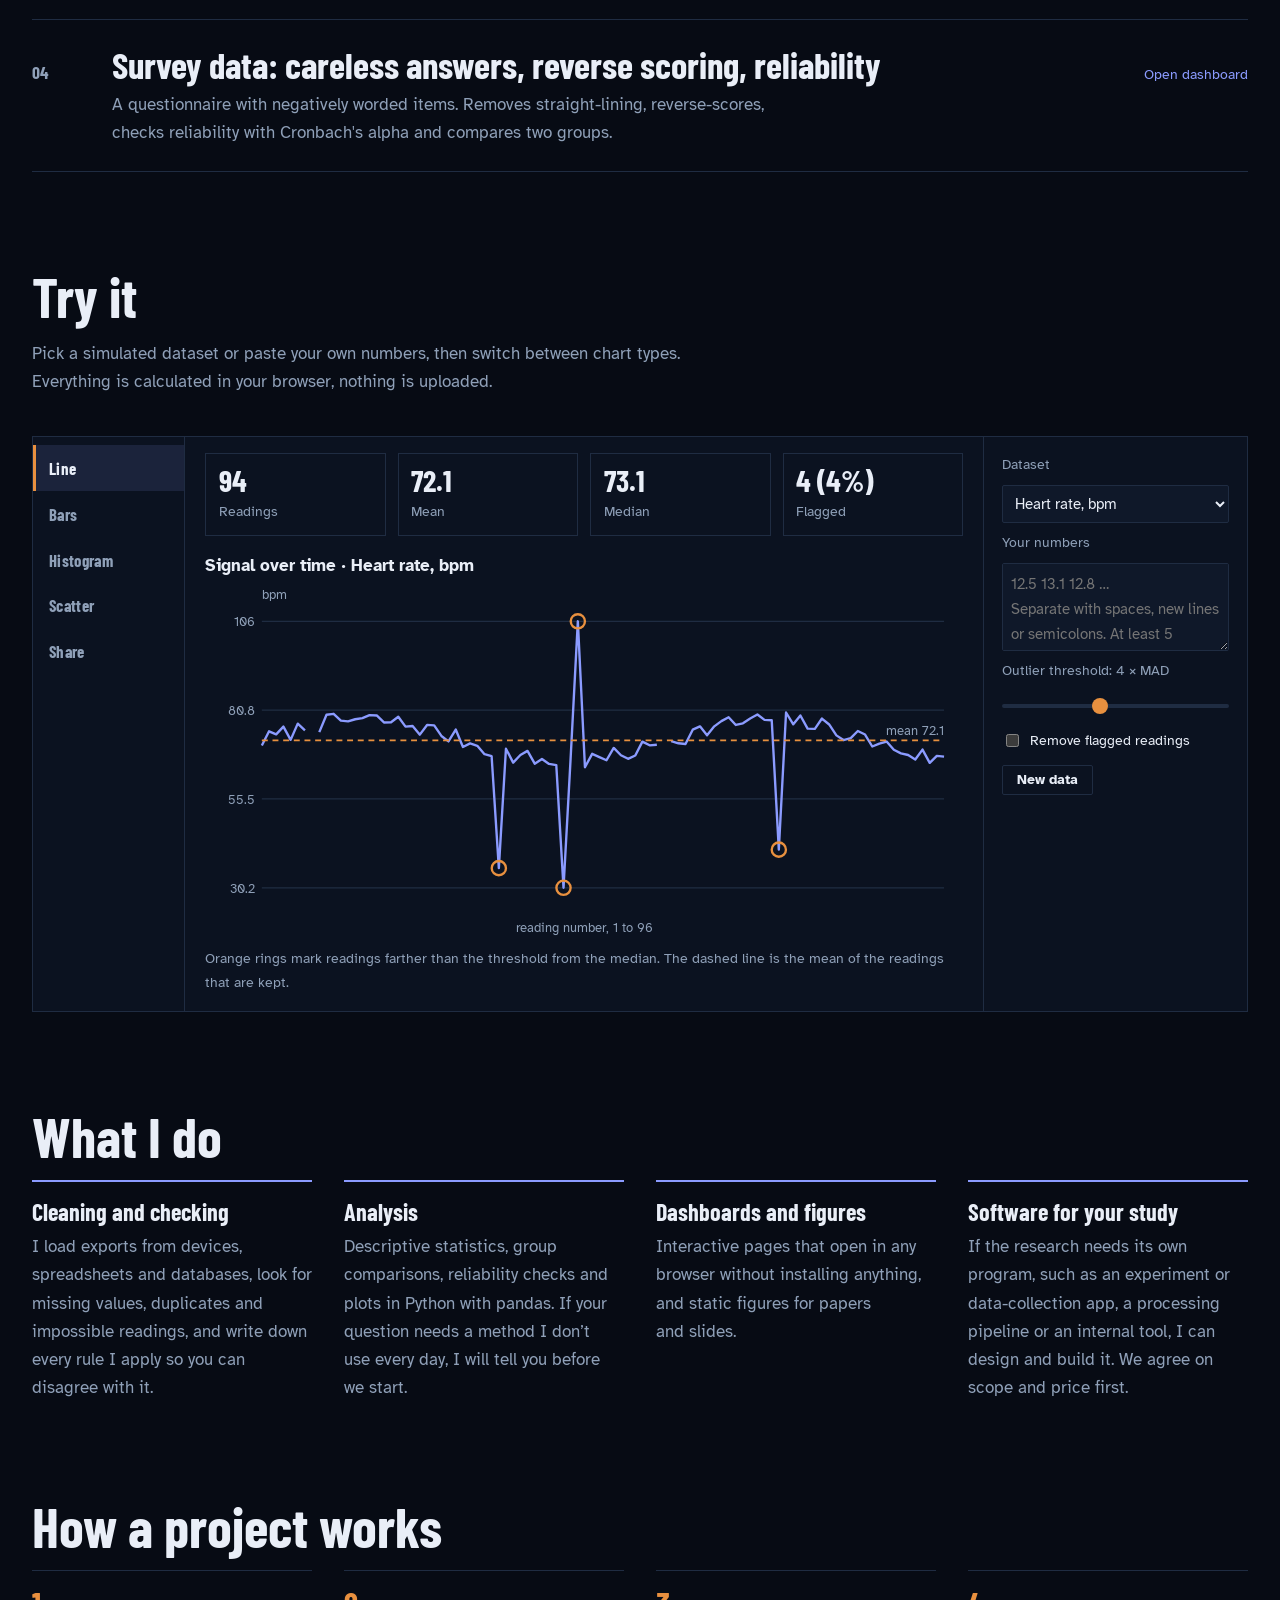
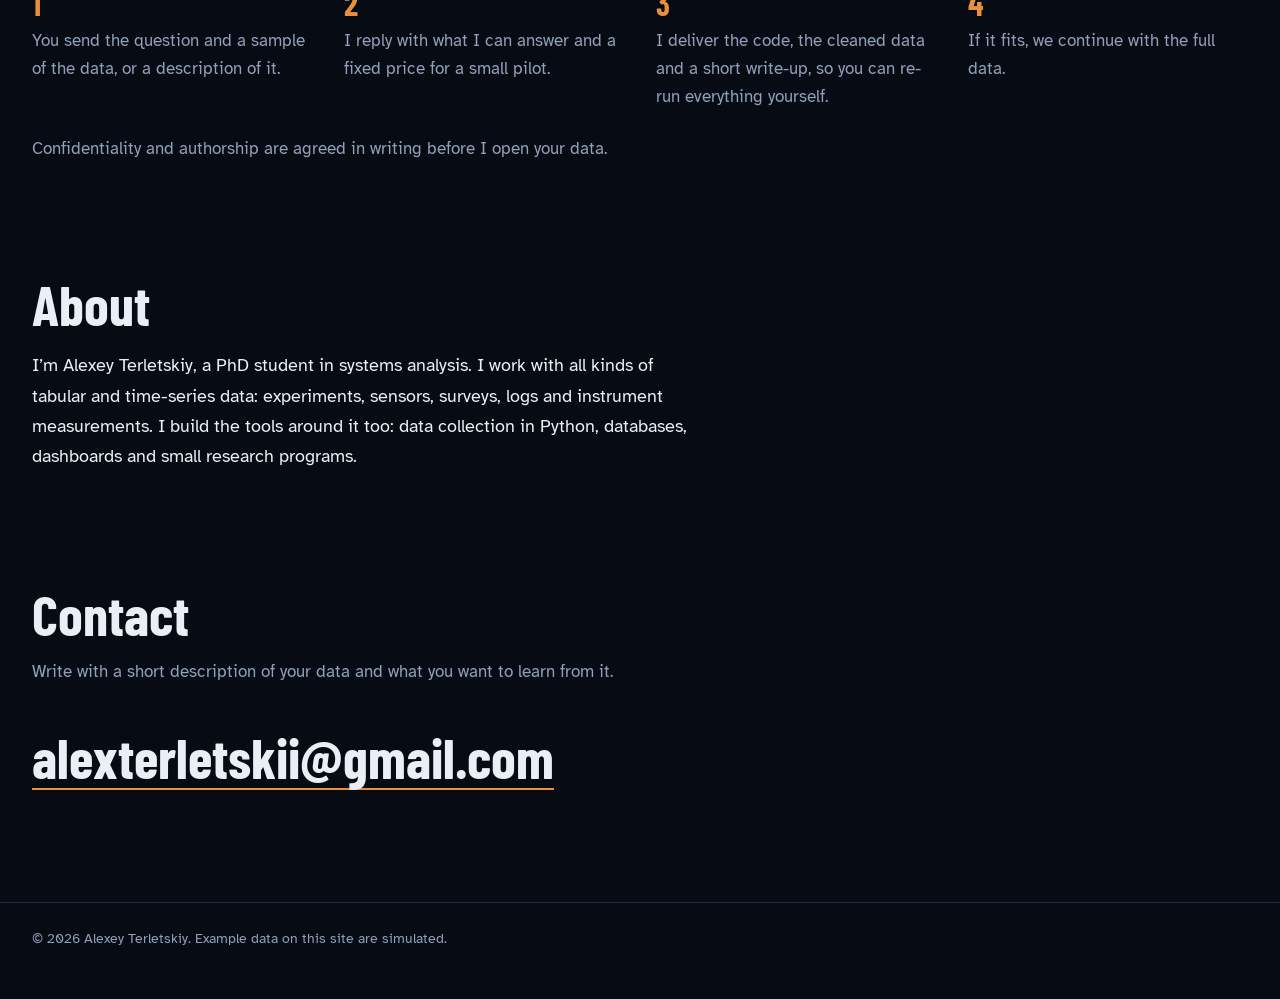
==== commit c4b974c0: "добавил адаптивность под мобильный телефон, бургер меню" ====
--- a/index.html
+++ b/index.html
@@ -11,6 +11,7 @@
 <link rel="preconnect" href="https://fonts.gstatic.com" crossorigin>
 <link href="https://fonts.googleapis.com/css2?family=Barlow+Condensed:wght@500;700&display=swap" rel="stylesheet">
 <link rel="stylesheet" href="css/style.css">
+<script>document.documentElement.classList.add('js')</script>
 </head>
 <body>
 <a class="skip" href="#main">Skip to content</a>
@@ -18,7 +19,10 @@
 <header class="site">
   <div class="wrap bar">
     <a class="name" href="index.html">Alexey Terletskiy</a>
-    <nav aria-label="Main">
+    <button class="burger" id="burger" type="button" aria-expanded="false" aria-controls="menu" aria-label="Menu">
+      <span></span><span></span><span></span>
+    </button>
+    <nav id="menu" aria-label="Main">
       <a href="#examples">Examples</a>
       <a href="#try">Try it</a>
       <a href="#what">What I do</a>
@@ -79,7 +83,7 @@
       </ol>
     </section>
 
-        <section class="sec" id="try">
+    <section class="sec" id="try">
       <h2>Try it</h2>
       <p class="sub">Pick a simulated dataset or paste your own numbers, then switch between chart types. Everything is calculated in your browser, nothing is uploaded.</p>
       <div class="dash" id="dash">
@@ -187,6 +191,20 @@
 </dialog>
 
 <script>
+/* Burger menu */
+(function () {
+  const btn = document.getElementById('burger');
+  const menu = document.getElementById('menu');
+  function set(open) {
+    btn.setAttribute('aria-expanded', String(open));
+    menu.classList.toggle('open', open);
+  }
+  btn.addEventListener('click', function () { set(btn.getAttribute('aria-expanded') !== 'true'); });
+  menu.addEventListener('click', function (e) { if (e.target.closest('a')) set(false); });
+  document.addEventListener('keydown', function (e) { if (e.key === 'Escape') set(false); });
+  window.matchMedia('(min-width: 48.01rem)').addEventListener('change', function (e) { if (e.matches) set(false); });
+})();
+
 /* Dashboard viewer: the list items are normal links, so they work without JavaScript. */
 (function () {
   const dlg = document.getElementById('viewer');
@@ -206,13 +224,14 @@
   dlg.addEventListener('close', function () { frame.src = 'about:blank'; });
 })();
 
-/* Cover: 90 simulated trajectories, one orange line for their mean */
+/* Cover: 90 simulated trajectories, one orange line for their mean (fewer on phones) */
 (function () {
   const cv = document.getElementById('fibers');
   if (!cv) return;
   const ctx = cv.getContext('2d');
   const reduce = window.matchMedia('(prefers-reduced-motion: reduce)').matches;
-  const N = 90, STEPS = 120;
+  const small = window.matchMedia('(max-width: 40rem)').matches;
+  const N = small ? 45 : 90, STEPS = small ? 60 : 120;
   let w = 0, h = 0, t = 0, mx = 0.5, visible = true;
 
   let s = 11;
@@ -273,12 +292,6 @@
   if (!reduce) requestAnimationFrame(loop);
 })();
 
-
-
-
-
-
-/* Outlier demo */
 /* Try it: mini dashboard */
 (function () {
   const $ = function (id) { return document.getElementById(id); };
@@ -365,7 +378,7 @@
       o += '<line class="gl" x1="' + M.l + '" x2="' + (W - M.r) + '" y1="' + y.toFixed(1) + '" y2="' + y.toFixed(1) + '"/>' +
            '<text class="tt" x="' + (M.l - 6) + '" y="' + (y + 4).toFixed(1) + '" text-anchor="end">' + f(v) + '</text>';
     }
-    return o + (unit ? '<text class="tt" x="' + M.l + '" y="10">' + unit + '</text>' : '');
+    return o + (unit ? '<text class="tt" x="' + M.l + '" y="13">' + unit + '</text>' : '');
   }
   function xCaption(label) {
     return '<text class="tt" x="' + (W / 2) + '" y="' + (H - 6) + '" text-anchor="middle">' + label + '</text>';
--- a/css/style.css
+++ b/css/style.css
@@ -33,9 +33,10 @@
 .bar nav{display:flex;flex-wrap:wrap;gap:.25rem 1.5rem;font-size:.95rem}
 .bar nav a{color:var(--muted);text-decoration:none}
 .bar nav a:hover{color:var(--ink)}
+.burger{display:none}
 
 /* Cover */
-.cover{position:relative;min-height:min(94vh,54rem);display:flex;flex-direction:column;overflow:hidden;
+.cover{position:relative;min-height:min(94vh,54rem);min-height:min(94svh,54rem);display:flex;flex-direction:column;overflow:hidden;
   border-bottom:1px solid var(--line)}
 .cover canvas{position:absolute;inset:0;width:100%;height:100%;display:block}
 .cover::after{content:"";position:absolute;inset:0;pointer-events:none;
@@ -93,6 +94,7 @@
   .how{grid-column:2}
 }
 @media (prefers-reduced-motion:reduce){.toc a,.no,.ttl,.teasers b{transition:none}.toc a:hover{padding-left:0}}
+@media (hover:none){.toc a:hover{padding-left:0}}
 
 /* Try it: mini dashboard */
 .dash{display:grid;grid-template-columns:9.5rem minmax(0,1fr) 16.5rem;border:1px solid var(--line);background:#0b1220}
@@ -142,6 +144,7 @@
 @media (max-width:60rem){
   .dash{grid-template-columns:1fr}
   .dtabs{flex-direction:row;overflow-x:auto;border-right:0;border-bottom:1px solid var(--line);padding:0}
+  .dtabs button{flex:0 0 auto;white-space:nowrap;padding:.9rem 1.1rem}
   .dtabs button[aria-pressed="true"]{box-shadow:inset 0 -3px var(--orange)}
   .dside{border-left:0;border-top:1px solid var(--line)}
   .kpis{grid-template-columns:repeat(2,minmax(0,1fr))}
@@ -165,7 +168,7 @@
 
 #about p{max-width:42rem;font-size:1.15rem}
 .mail{display:inline-block;font:700 clamp(1.8rem,5vw,3.5rem)/1.1 var(--cond);color:var(--ink);
-  text-decoration:none;border-bottom:2px solid var(--orange);transition:color .2s}
+  text-decoration:none;border-bottom:2px solid var(--orange);transition:color .2s;overflow-wrap:anywhere}
 .mail:hover{color:var(--orange)}
 
 footer{margin-top:7rem;padding:1.5rem 0 3rem;border-top:1px solid var(--line);color:var(--muted);font-size:.9rem}
@@ -180,4 +183,61 @@
   padding:.75rem 1.1rem;border-bottom:1px solid var(--line)}
 .vbar strong{font:700 1.2rem/1.2 var(--cond)}
 .vlinks{display:flex;flex-wrap:wrap;gap:.5rem 1rem;align-items:center;font-size:.9rem}
-dialog iframe{flex:1;width:100%;border:0;background:#f6f7f5}+dialog iframe{flex:1;width:100%;border:0;background:#f6f7f5}
+body:has(dialog[open]){overflow:hidden}
+
+/* ---------- Mobile ---------- */
+
+/* Burger menu */
+@media (max-width:48rem){
+  header.site{background:color-mix(in srgb,var(--bg) 94%,transparent)}
+  .bar{flex-wrap:wrap;gap:0;padding:.35rem 0}
+  .name{padding:.5rem 0}
+
+  .burger{display:flex;flex-direction:column;justify-content:center;gap:5px;
+    width:2.75rem;height:2.75rem;margin-right:-.6rem;padding:0 .6rem;
+    background:none;border:0;cursor:pointer}
+  .burger span{display:block;height:2px;background:var(--ink);transition:transform .2s,opacity .2s}
+  .burger[aria-expanded="true"] span:nth-child(1){transform:translateY(7px) rotate(45deg)}
+  .burger[aria-expanded="true"] span:nth-child(2){opacity:0}
+  .burger[aria-expanded="true"] span:nth-child(3){transform:translateY(-7px) rotate(-45deg)}
+
+  .bar nav{flex:0 0 100%;flex-direction:column;gap:0;font-size:1.1rem;
+    max-height:calc(100vh - 4.5rem);max-height:calc(100dvh - 4.5rem);overflow-y:auto}
+  .bar nav a{padding:.85rem 0;border-top:1px solid var(--line)}
+  .js .bar nav{display:none}
+  .js .bar nav.open{display:flex}
+}
+@media (prefers-reduced-motion:reduce){.burger span{transition:none}}
+
+@media (max-width:40rem){
+  /* Cover */
+  .cover::after{background:linear-gradient(0deg,var(--bg) 0%,rgba(7,11,20,.88) 50%,rgba(7,11,20,.4) 100%)}
+  .cover-body{padding:2.5rem 0}
+  h1{font-size:clamp(2.1rem,9.5vw,3rem);line-height:1.04}
+  .lede{font-size:1.05rem}
+  .actions .btn{flex:1 1 100%;text-align:center;padding:.85rem 1.3rem}
+
+  /* Page rhythm */
+  .sec{padding-top:4rem}
+  footer{margin-top:4rem}
+
+  /* Try it */
+  .dmain{padding:.75rem}
+  .kpi b{font-size:1.6rem}
+  .dside select,.dside textarea{font-size:1rem;padding:.65rem}   /* ≥16px, чтобы iOS не зумил */
+  .dside .btn.small{padding:.65rem 1.1rem}
+  .dside .chk input{width:1.25rem;height:1.25rem}
+  input[type=range]{height:2.25rem}
+  input[type=range]::-webkit-slider-thumb{width:24px;height:24px;margin-top:-10px}
+  input[type=range]::-moz-range-thumb{width:24px;height:24px}
+  #chart .tt{font-size:16px}          /* компенсирует сжатие SVG примерно до 0.5 */
+  #chart .leg,#chart .msg{font-size:22px}
+  #chart .big{font-size:48px}
+
+  /* Dashboard viewer fullscreen */
+  dialog{width:100vw;height:100vh;height:100dvh;border:0;border-radius:0}
+  .vbar{padding:.6rem .85rem}
+  .vbar strong{flex:1 1 100%;font-size:1.1rem}
+  .vlinks .btn{padding:.6rem 1rem}
+}
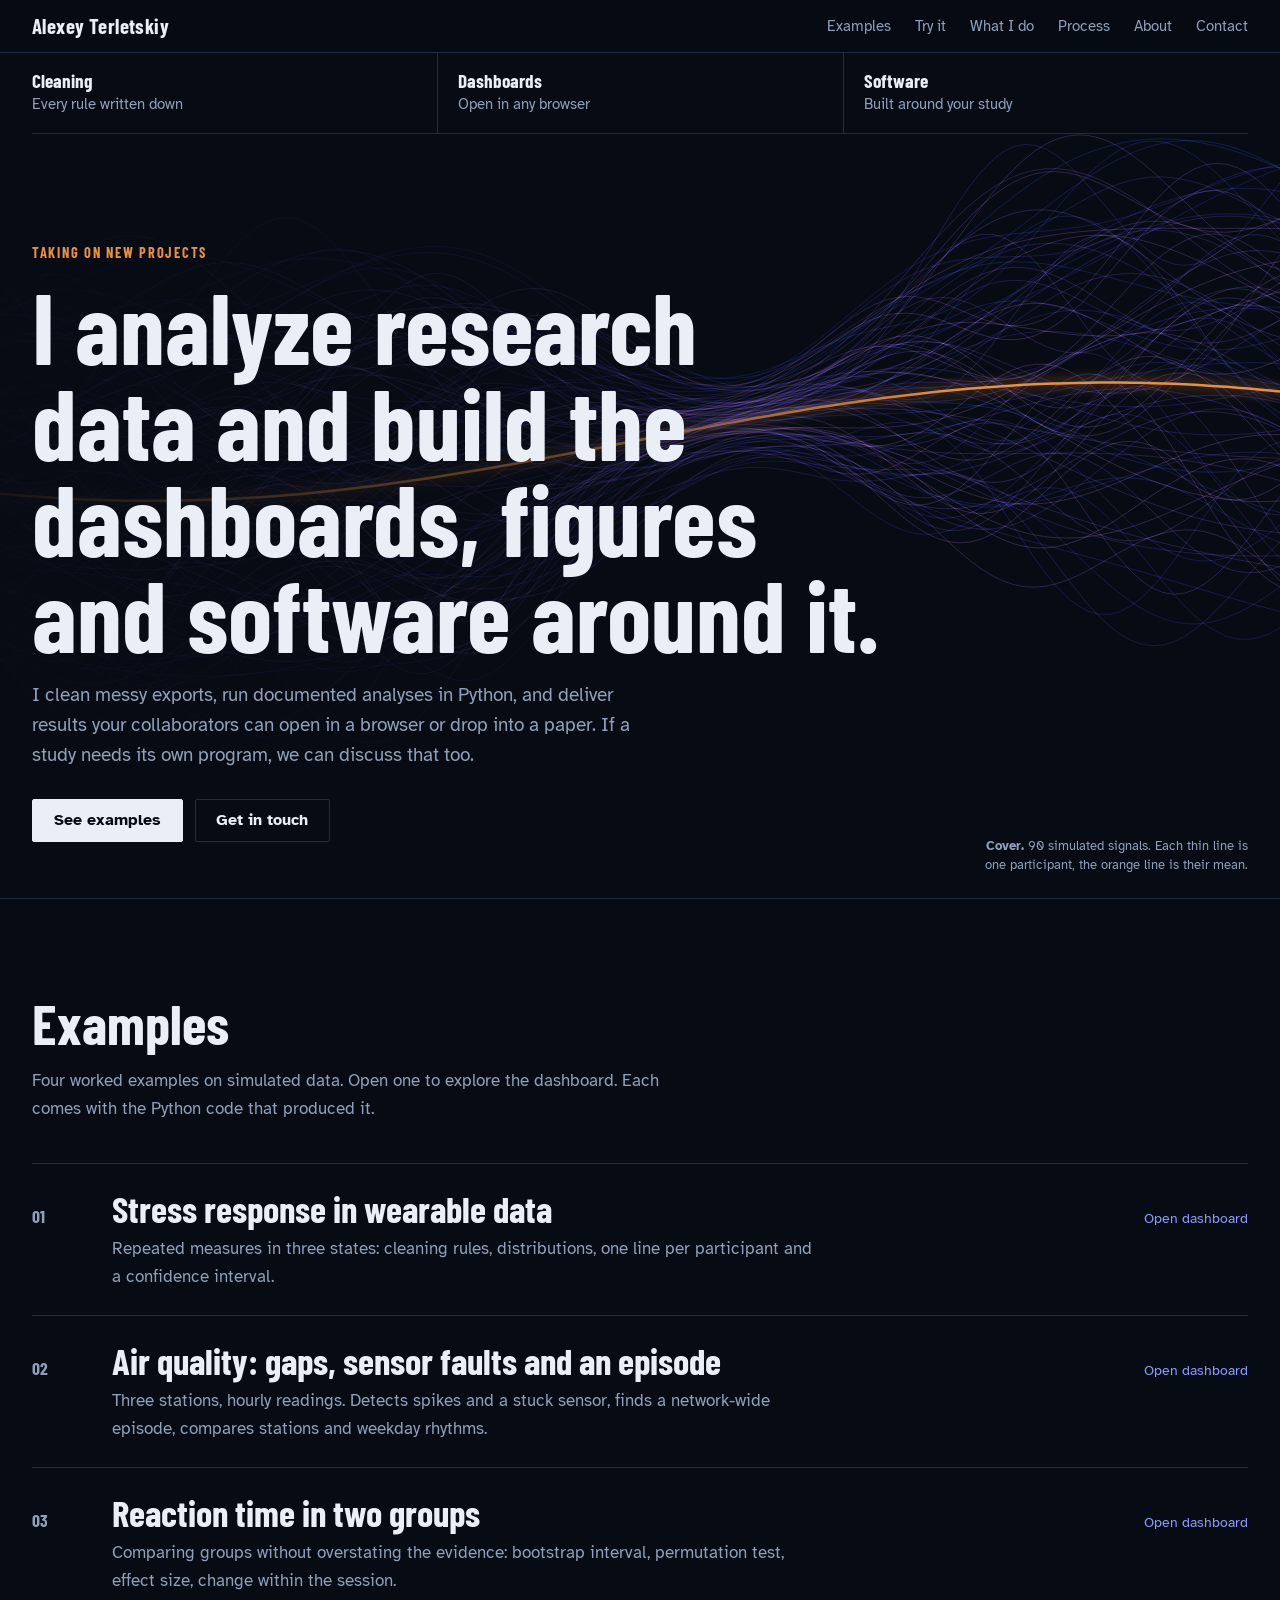
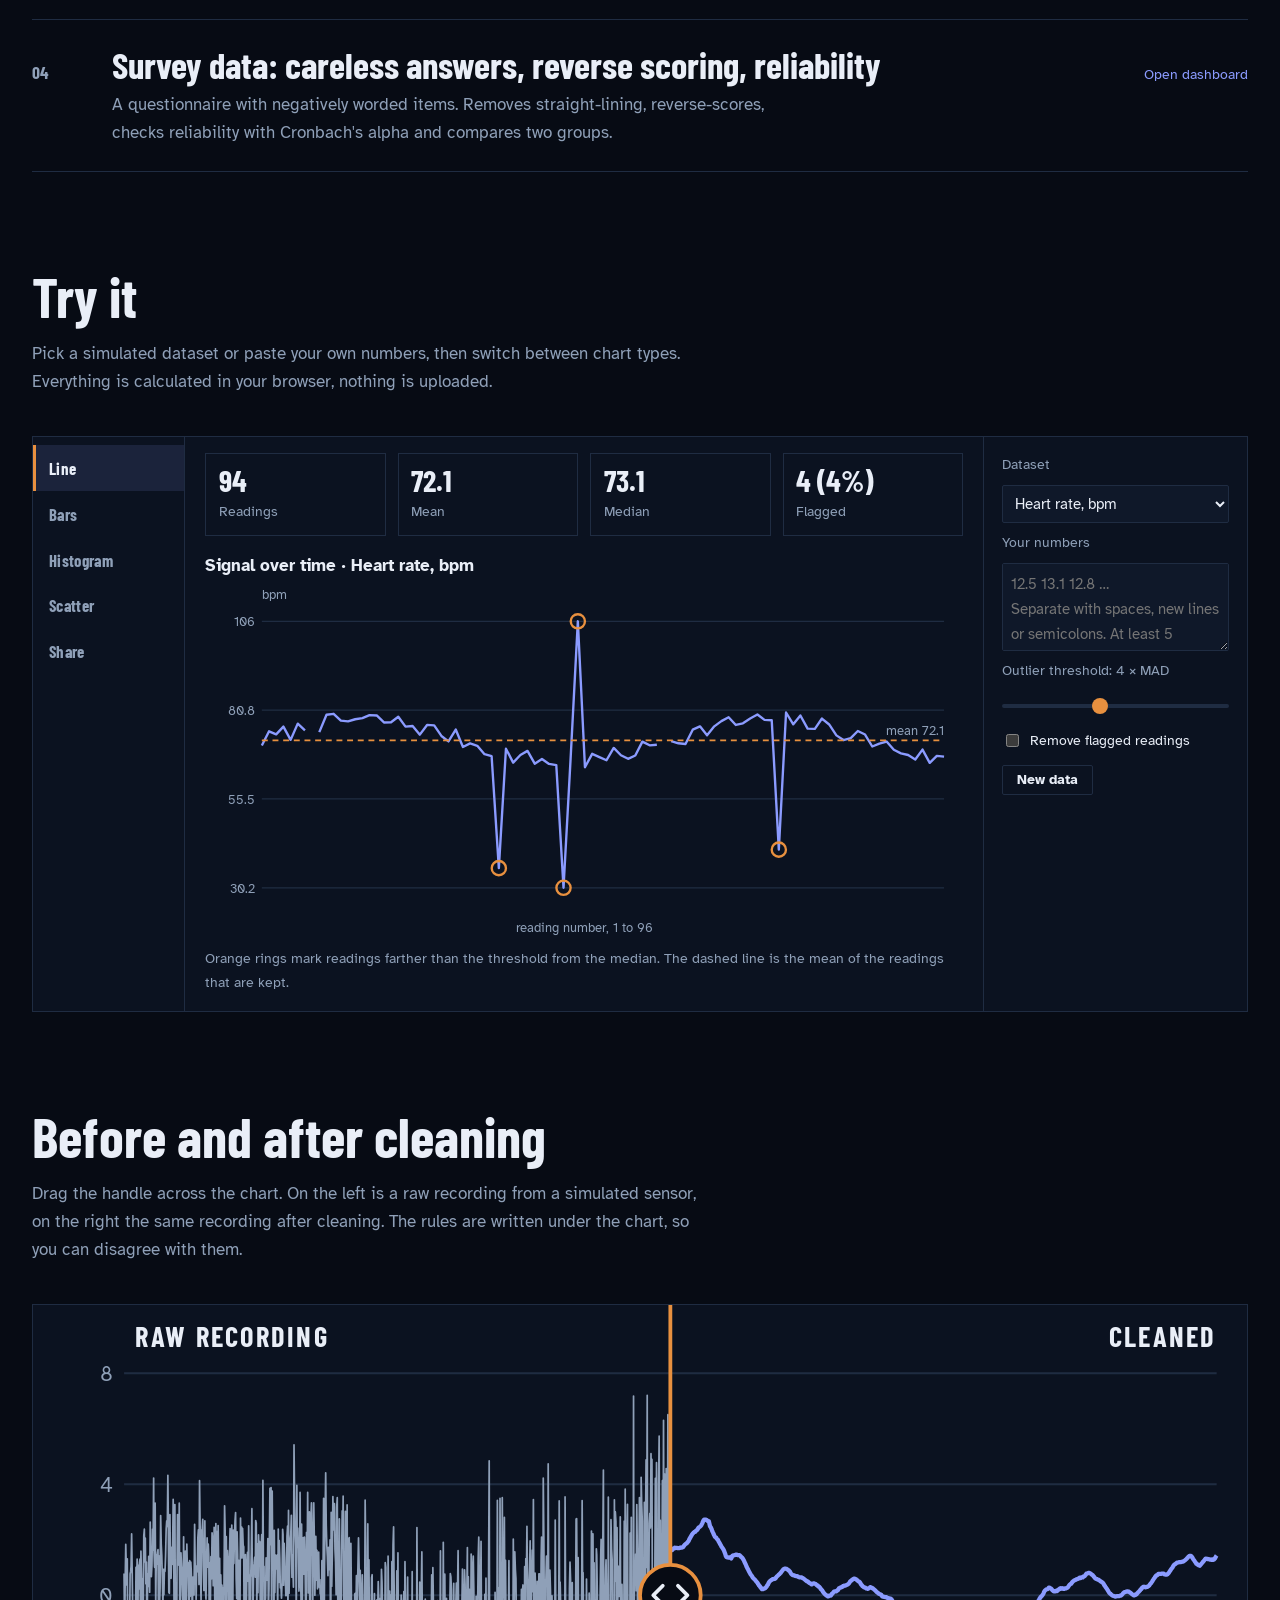
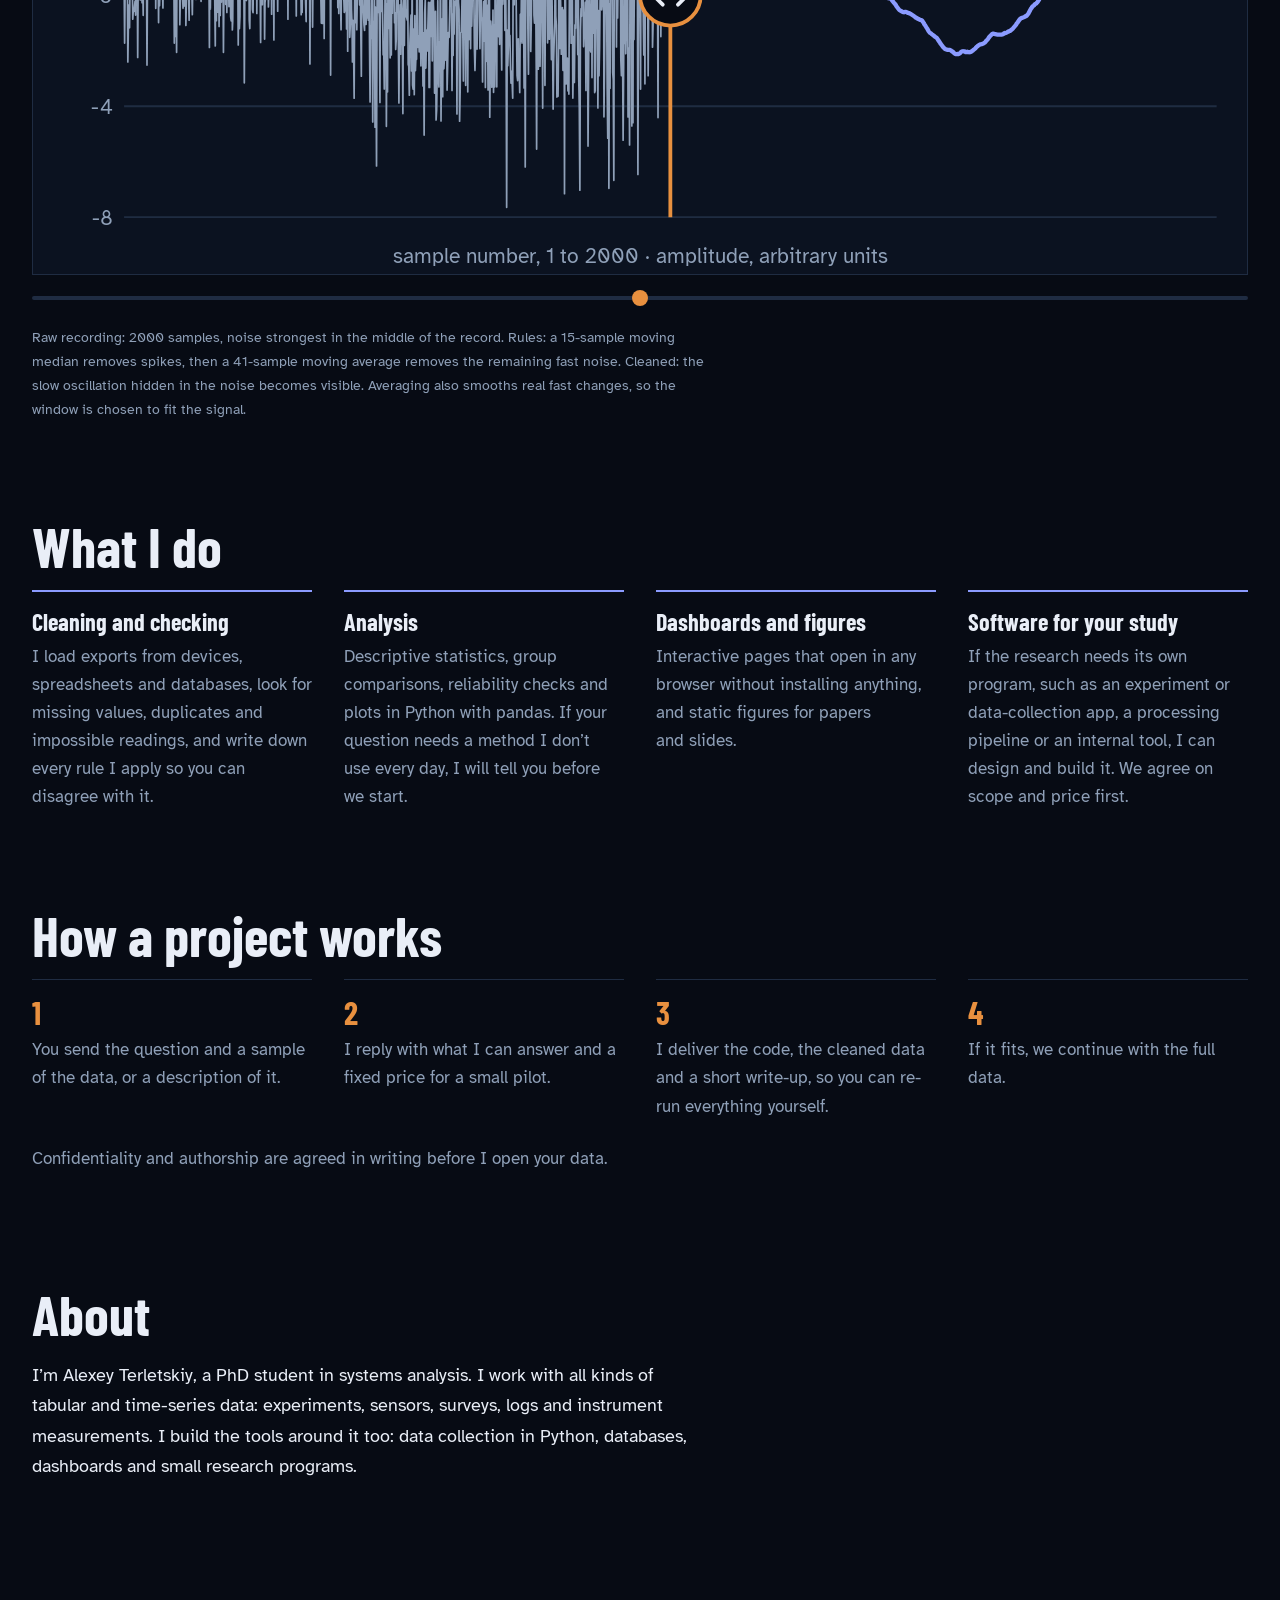
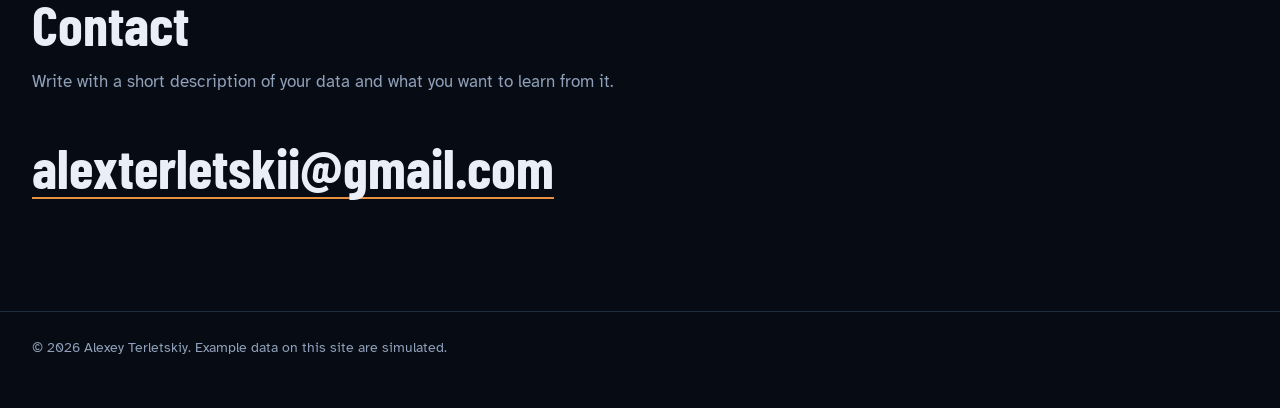
==== commit fc28365e: "Добавил блок с сигналом" ====
--- a/index.html
+++ b/index.html
@@ -128,6 +128,15 @@
       </div>
     </section>
 
+        <section class="sec" id="clean">
+      <h2>Before and after cleaning</h2>
+      <p class="sub">Drag the handle across the chart. On the left is a raw recording from a simulated sensor, on the right the same recording after cleaning. The rules are written under the chart, so you can disagree with them.</p>
+      <figure class="ba">
+        <svg id="ba" viewBox="0 0 640 300" role="img" aria-label="Sensor recording: raw on the left of the handle, cleaned on the right"></svg>
+        <input id="ba-range" type="range" min="0" max="100" step="1" value="50" aria-label="Move the divider between raw and cleaned data">
+        <figcaption id="ba-note"></figcaption>
+      </figure>
+    </section>
     <section class="sec" id="what">
       <h2>What I do</h2>
       <div class="what">
@@ -290,6 +299,125 @@
   window.addEventListener('resize', resize);
   resize();
   if (!reduce) requestAnimationFrame(loop);
+})();
+
+/* Before / after cleaning */
+(function () {
+  const svg = document.getElementById('ba');
+  const range = document.getElementById('ba-range');
+  if (!svg || !range) return;
+
+  const W = 640, H = 300, M = { l: 48, r: 16, t: 36, b: 30 };
+  const N = 2000, MED = 15, AVG = 41;
+
+  const rng = function (seed) {
+    let s = seed >>> 0;
+    return function () { s = (Math.imul(s, 1664525) + 1013904223) >>> 0; return s / 4294967296; };
+  };
+  const median = function (a) {
+    const b = a.slice().sort(function (x, y) { return x - y; }), m = b.length >> 1;
+    return b.length % 2 ? b[m] : (b[m - 1] + b[m]) / 2;
+  };
+  const movMedian = function (a, w) {
+    const h = w >> 1;
+    return a.map(function (_, i) { return median(a.slice(Math.max(0, i - h), Math.min(a.length, i + h + 1))); });
+  };
+  const movMean = function (a, w) {
+    const h = w >> 1;
+    return a.map(function (_, i) {
+      const lo = Math.max(0, i - h), hi = Math.min(a.length, i + h + 1);
+      let s = 0;
+      for (let j = lo; j < hi; j++) s += a[j];
+      return s / (hi - lo);
+    });
+  };
+
+  /* Simulated recording: two slow oscillations buried in noise that is stronger in the middle */
+  const r = rng(5);
+  const g = function () { return (r() + r() + r() + r() + r() + r() - 3) * 1.414; };   /* roughly N(0, 1) */
+  const raw = Array.from({ length: N }, function (_, i) {
+    const x = i / N;
+    const sig = 1.3 * Math.sin(2 * Math.PI * 2.3 * x) + 0.6 * Math.sin(2 * Math.PI * 6 * x + 1);
+    const amp = 1.4 * (1 + 0.9 * Math.exp(-Math.pow((x - 0.47) / 0.13, 2)) + 0.25 * Math.exp(-Math.pow((x - 0.20) / 0.05, 2)));
+    return sig + amp * g();
+  });
+
+  /* Cleaning: a moving median removes spikes, a moving average removes the remaining fast noise */
+  const clean = movMean(movMedian(raw, MED), AVG);
+
+  /* Symmetric scale, shared by both sides */
+  const peak = Math.max.apply(null, raw.map(function (v) { return Math.abs(v); }));
+  const lim = Math.ceil(peak / 2) * 2;
+  const sx = function (i) { return M.l + i / (N - 1) * (W - M.l - M.r); };
+  const sy = function (v) { return M.t + (lim - v) / (2 * lim) * (H - M.b - M.t); };
+  const f1 = function (v) { return v.toFixed(1); };
+  const path = function (a) {
+    let d = '';
+    a.forEach(function (v, i) { d += (i ? 'L' : 'M') + f1(sx(i)) + ',' + f1(sy(v)); });
+    return d;
+  };
+
+  /* Static drawing */
+  let grid = '';
+  [-lim, -lim / 2, 0, lim / 2, lim].forEach(function (v) {
+    const y = sy(v);
+    grid += '<line class="gl" x1="' + M.l + '" x2="' + (W - M.r) + '" y1="' + f1(y) + '" y2="' + f1(y) + '"/>' +
+            '<text class="tt" x="' + (M.l - 6) + '" y="' + f1(y + 4) + '" text-anchor="end">' + v + '</text>';
+  });
+  grid += '<text class="tt" x="' + (W / 2) + '" y="' + (H - 6) + '" text-anchor="middle">sample number, 1 to ' + N + ' · amplitude, arbitrary units</text>';
+
+  const rawLayer = '<path class="raw" style="stroke-width:.9" d="' + path(raw) + '"/>' +
+                   '<text class="lab" x="' + (M.l + 6) + '" y="22">RAW RECORDING</text>';
+  const clnLayer = '<path class="cln" d="' + path(clean) + '"/>' +
+                   '<text class="lab" x="' + (W - M.r) + '" y="22" text-anchor="end">CLEANED</text>';
+
+  const cy = (M.t + H - M.b) / 2;
+  svg.innerHTML =
+    '<defs><clipPath id="ba-cr"><rect id="ba-rr" x="0" y="0" width="0" height="' + H + '"/></clipPath>' +
+    '<clipPath id="ba-cc"><rect id="ba-rc" x="0" y="0" width="' + W + '" height="' + H + '"/></clipPath></defs>' +
+    grid +
+    '<g clip-path="url(#ba-cc)">' + clnLayer + '</g>' +
+    '<g clip-path="url(#ba-cr)">' + rawLayer + '</g>' +
+    '<g id="ba-h"><line class="hl" x1="0" x2="0" y1="0" y2="' + (H - M.b) + '"/>' +
+    '<circle class="knob" cx="0" cy="' + cy + '" r="16"/>' +
+    '<path class="arr" d="M-4,' + (cy - 5) + ' L-9,' + cy + ' L-4,' + (cy + 5) + ' M4,' + (cy - 5) + ' L9,' + cy + ' L4,' + (cy + 5) + '"/></g>';
+
+  document.getElementById('ba-note').textContent =
+    'Raw recording: ' + N + ' samples, noise strongest in the middle of the record. ' +
+    'Rules: a ' + MED + '-sample moving median removes spikes, then a ' + AVG + '-sample moving average removes the remaining fast noise. ' +
+    'Cleaned: the slow oscillation hidden in the noise becomes visible. ' +
+    'Averaging also smooths real fast changes, so the window is chosen to fit the signal.';
+
+  /* Divider */
+  const rr = document.getElementById('ba-rr'), rc = document.getElementById('ba-rc'), hg = document.getElementById('ba-h');
+  function set(p) {
+    p = Math.max(0, Math.min(100, p));
+    const x = M.l + p / 100 * (W - M.l - M.r);
+    rr.setAttribute('width', f1(x));
+    rc.setAttribute('x', f1(x)); rc.setAttribute('width', f1(W - x));
+    hg.setAttribute('transform', 'translate(' + f1(x) + ' 0)');
+    range.value = p;
+  }
+  function fromEvent(e) {
+    const b = svg.getBoundingClientRect();
+    set(((e.clientX - b.left) / b.width * W - M.l) / (W - M.l - M.r) * 100);
+  }
+
+  /* Drag on the chart. Vertical swipes still scroll the page (touch-action: pan-y in CSS). */
+  let down = null;
+  svg.addEventListener('pointerdown', function (e) { down = { x: e.clientX, moved: false }; svg.setPointerCapture(e.pointerId); });
+  svg.addEventListener('pointermove', function (e) {
+    if (!down) return;
+    if (Math.abs(e.clientX - down.x) > 3) down.moved = true;
+    if (down.moved) fromEvent(e);
+  });
+  svg.addEventListener('pointerup', function (e) { if (down && !down.moved) fromEvent(e); down = null; });
+  svg.addEventListener('pointercancel', function () { down = null; });
+
+  /* Keyboard and screen readers use the range input */
+  range.addEventListener('input', function () { set(+range.value); });
+
+  set(50);
 })();
 
 /* Try it: mini dashboard */
--- a/css/style.css
+++ b/css/style.css
@@ -150,6 +150,26 @@
   .kpis{grid-template-columns:repeat(2,minmax(0,1fr))}
 }
 
+/* Before / after cleaning */
+.ba{margin:0;display:none}
+.js .ba{display:block}                 /* without JS the empty chart stays hidden */
+.ba svg{display:block;width:100%;height:auto;border:1px solid var(--line);background:#0b1220;
+  touch-action:pan-y;cursor:ew-resize;-webkit-user-select:none;user-select:none}
+.ba input[type=range]{margin:.75rem 0 0}
+.ba figcaption{color:var(--muted);font-size:.9rem;margin-top:.5rem;max-width:42rem}
+
+#ba .gl{stroke:var(--line);stroke-width:1}
+#ba .tt{fill:var(--muted);font-size:11px;font-family:var(--sans)}
+#ba .lab{fill:var(--ink);font:700 15px var(--cond);letter-spacing:.08em}
+#ba .raw{fill:none;stroke:var(--muted);stroke-width:1.75;stroke-linejoin:round}
+#ba .cln{fill:none;stroke:var(--glow);stroke-width:2.25;stroke-linejoin:round}
+#ba .flag{fill:var(--orange)}
+#ba .band{fill:rgba(232,144,63,.14)}
+#ba .fill{fill:none;stroke:var(--glow);stroke-width:2;stroke-dasharray:4 4;opacity:.85}
+#ba .hl{stroke:var(--orange);stroke-width:2}
+#ba .knob{fill:var(--bg);stroke:var(--orange);stroke-width:2}
+#ba .arr{fill:none;stroke:var(--ink);stroke-width:2;stroke-linecap:round;stroke-linejoin:round}
+
 /* What I do */
 .what{display:grid;grid-template-columns:repeat(4,minmax(0,1fr));gap:2rem}
 @media (max-width:64rem){.what{grid-template-columns:repeat(2,minmax(0,1fr))}}
@@ -235,6 +255,10 @@
   #chart .leg,#chart .msg{font-size:22px}
   #chart .big{font-size:48px}
 
+  /* Before / after */
+  #ba .tt{font-size:16px}
+  #ba .lab{font-size:24px}
+
   /* Dashboard viewer fullscreen */
   dialog{width:100vw;height:100vh;height:100dvh;border:0;border-radius:0}
   .vbar{padding:.6rem .85rem}
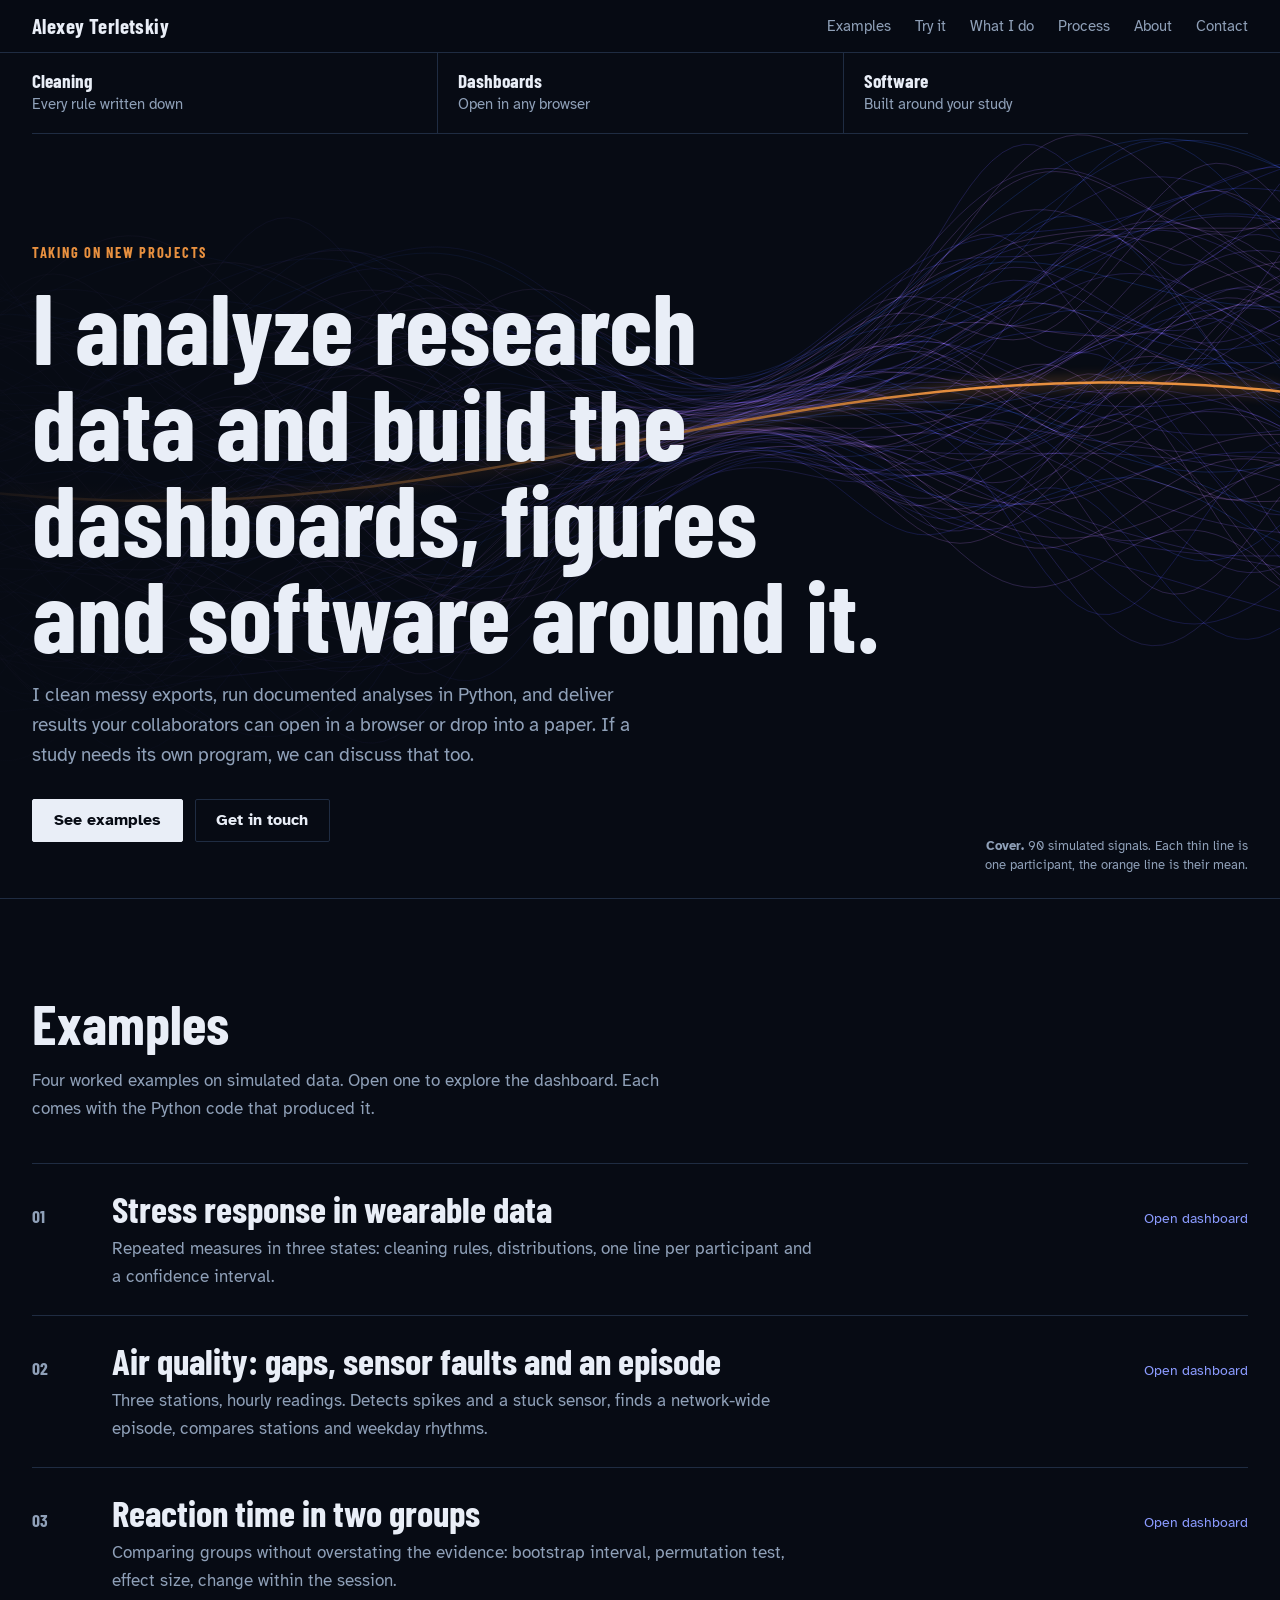
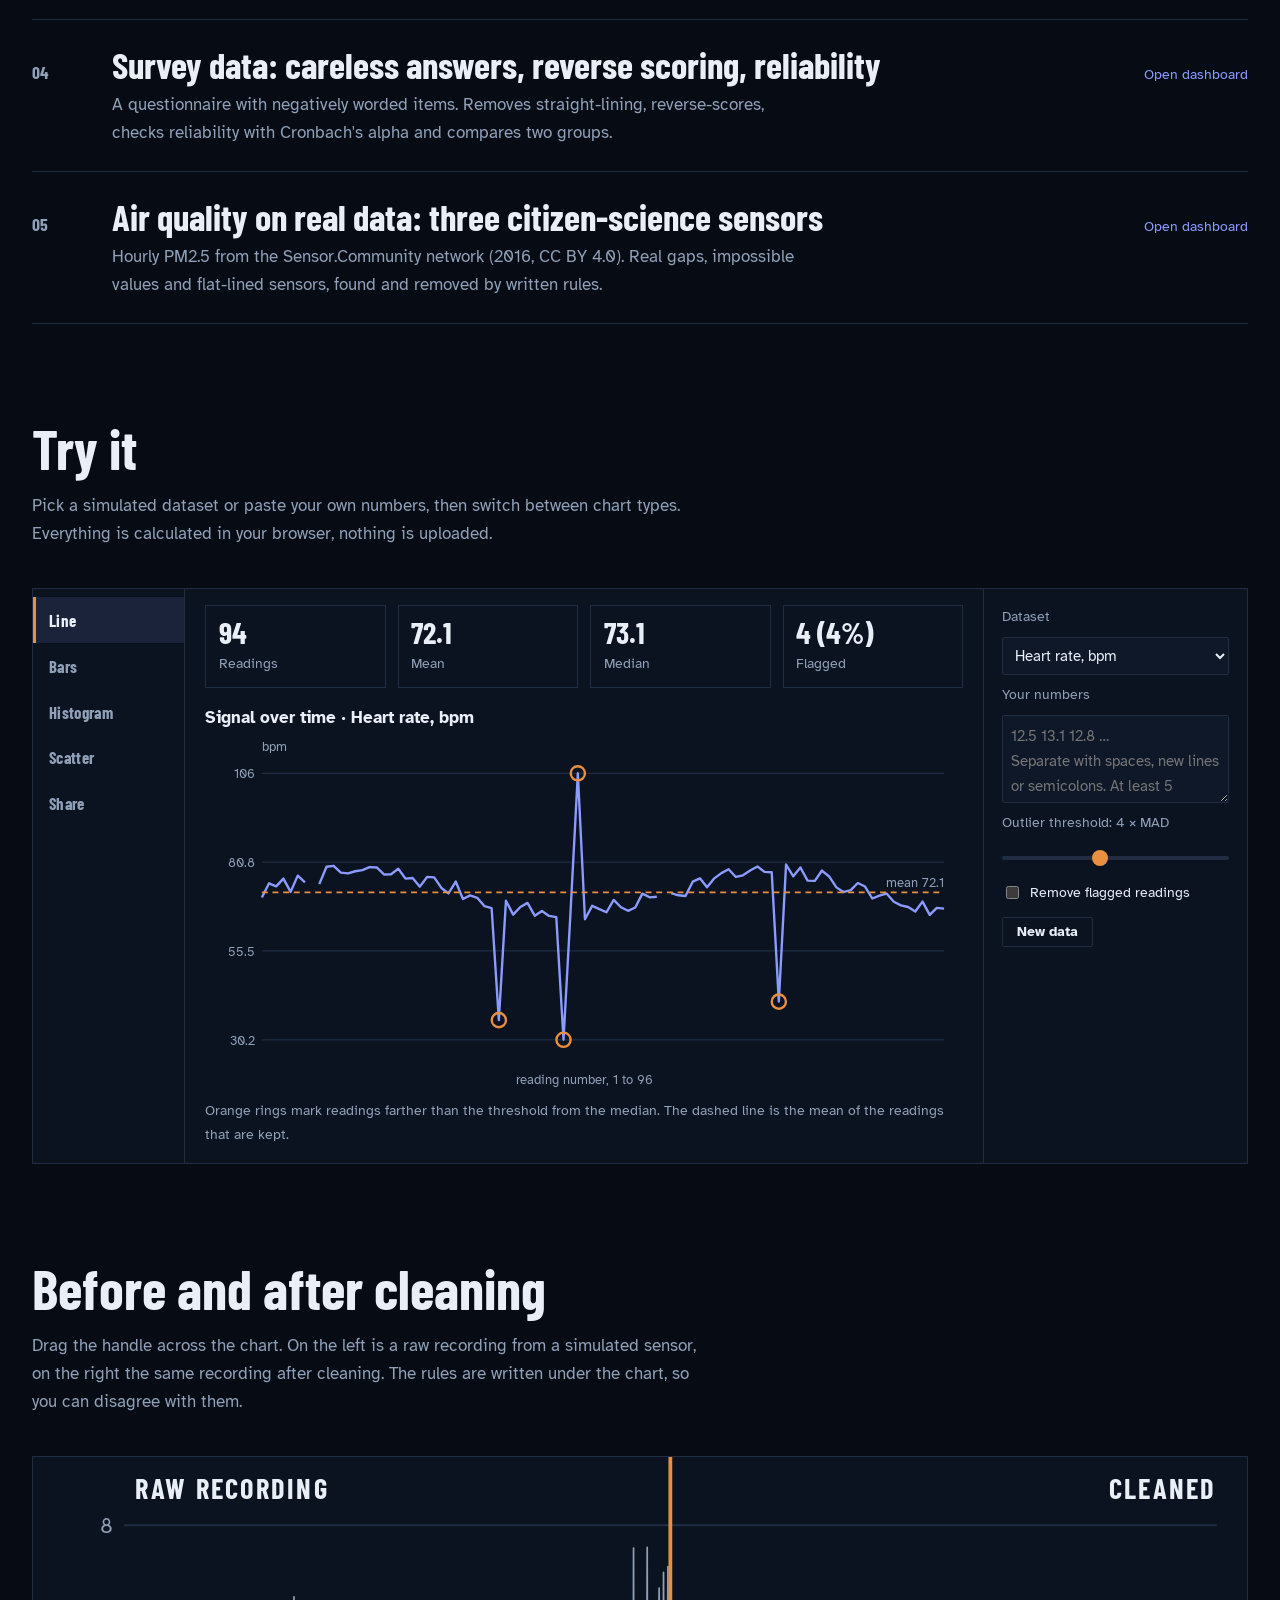
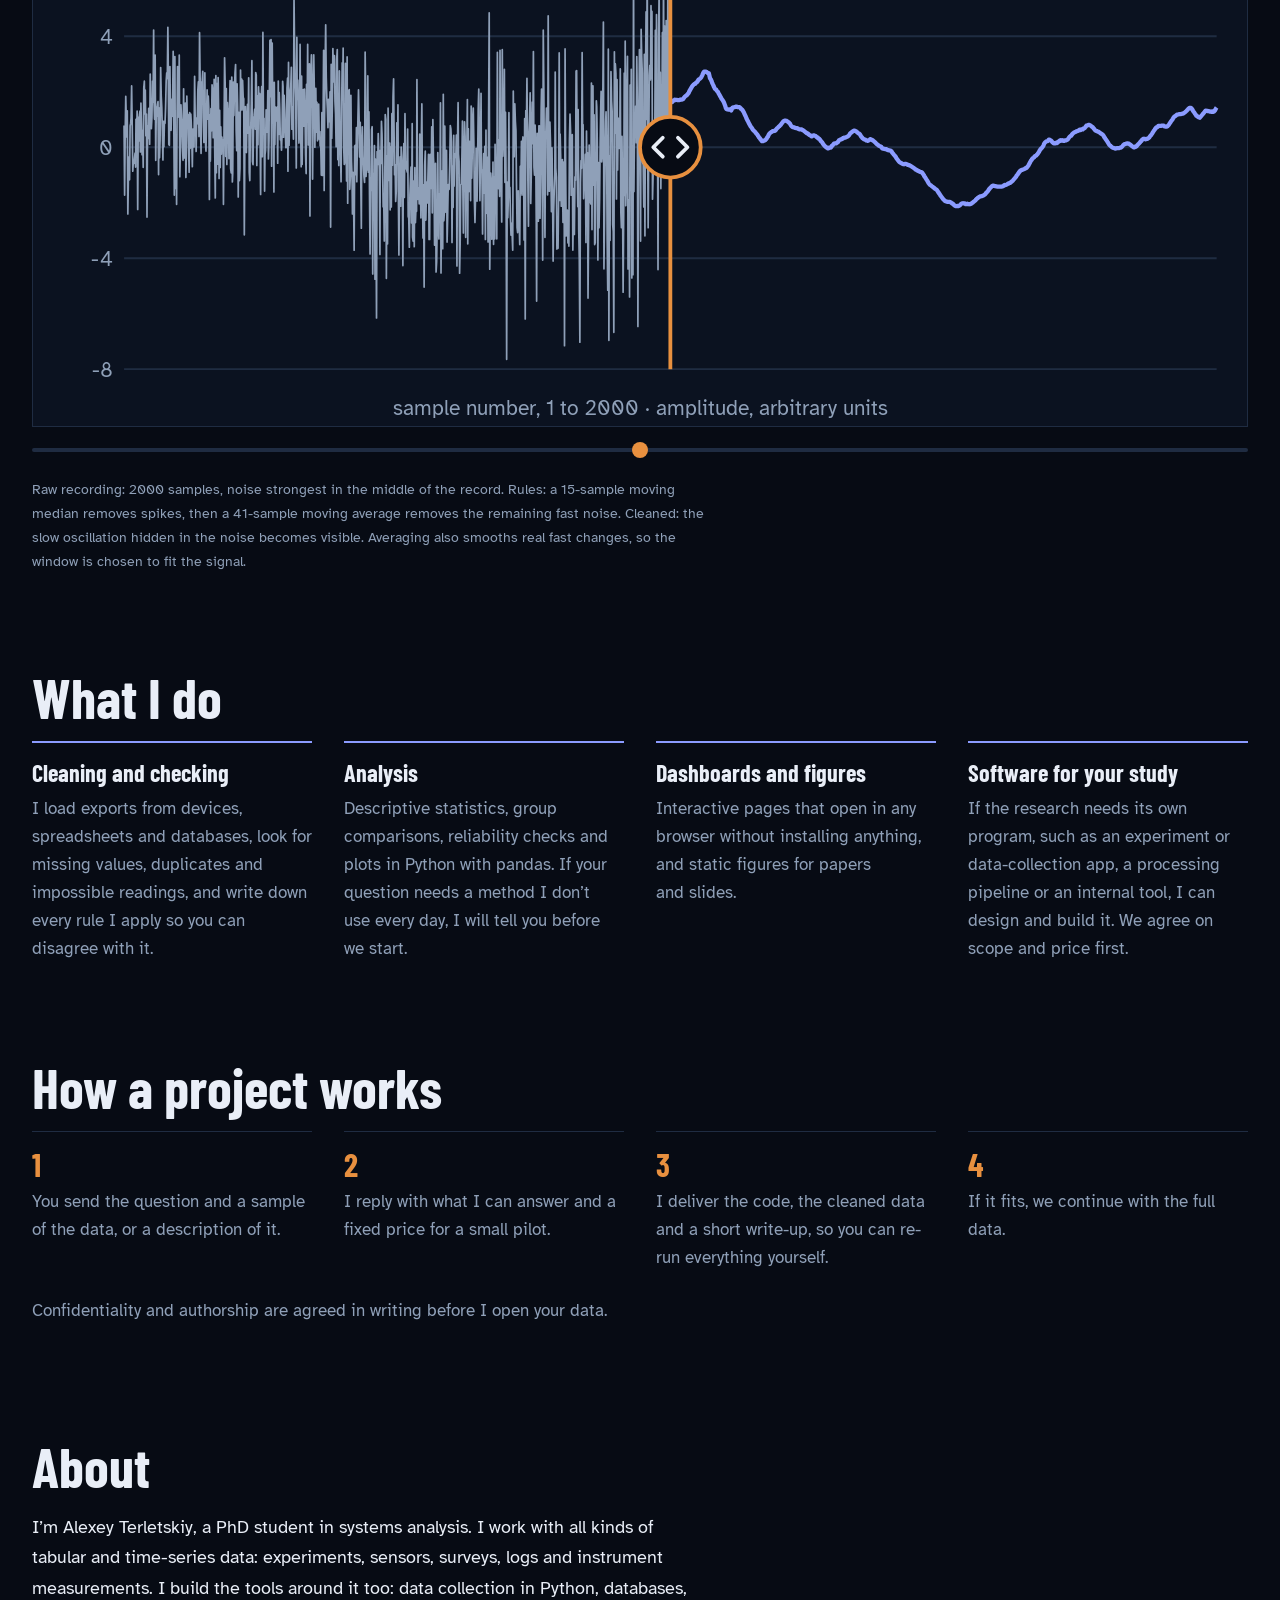
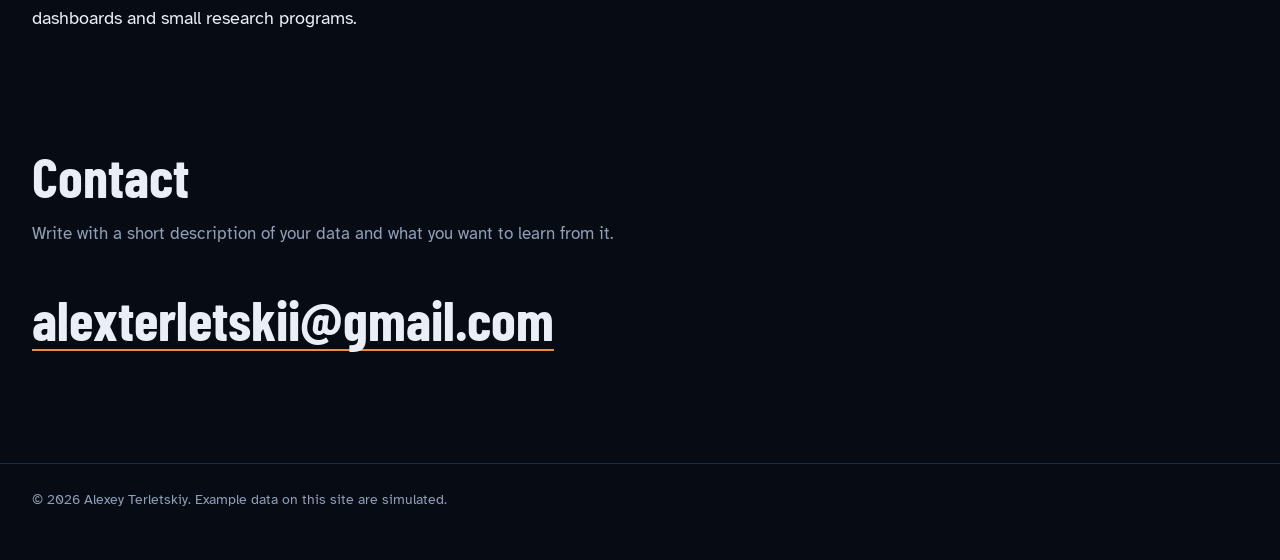
==== commit 09b7b50d: "Добавил анализ реального датасета" ====
--- a/index.html
+++ b/index.html
@@ -80,6 +80,12 @@
           <span><span class="ttl">Survey data: careless answers, reverse scoring, reliability</span>
             <span class="dsc">A questionnaire with negatively worded items. Removes straight-lining, reverse-scores, checks reliability with Cronbach's alpha and compares two groups.</span></span>
           <span class="how">Open dashboard</span></a></li>
+
+                <li><a href="dashboards/dashboard_air-quality-real.html" data-title="Air quality on real data: three citizen-science sensors" data-code="scripts/gen_air_quality_real.py">
+          <span class="no">05</span>
+          <span><span class="ttl">Air quality on real data: three citizen-science sensors</span>
+            <span class="dsc">Hourly PM2.5 from the Sensor.Community network (2016, CC BY 4.0). Real gaps, impossible values and flat-lined sensors, found and removed by written rules.</span></span>
+          <span class="how">Open dashboard</span></a></li>
       </ol>
     </section>
 
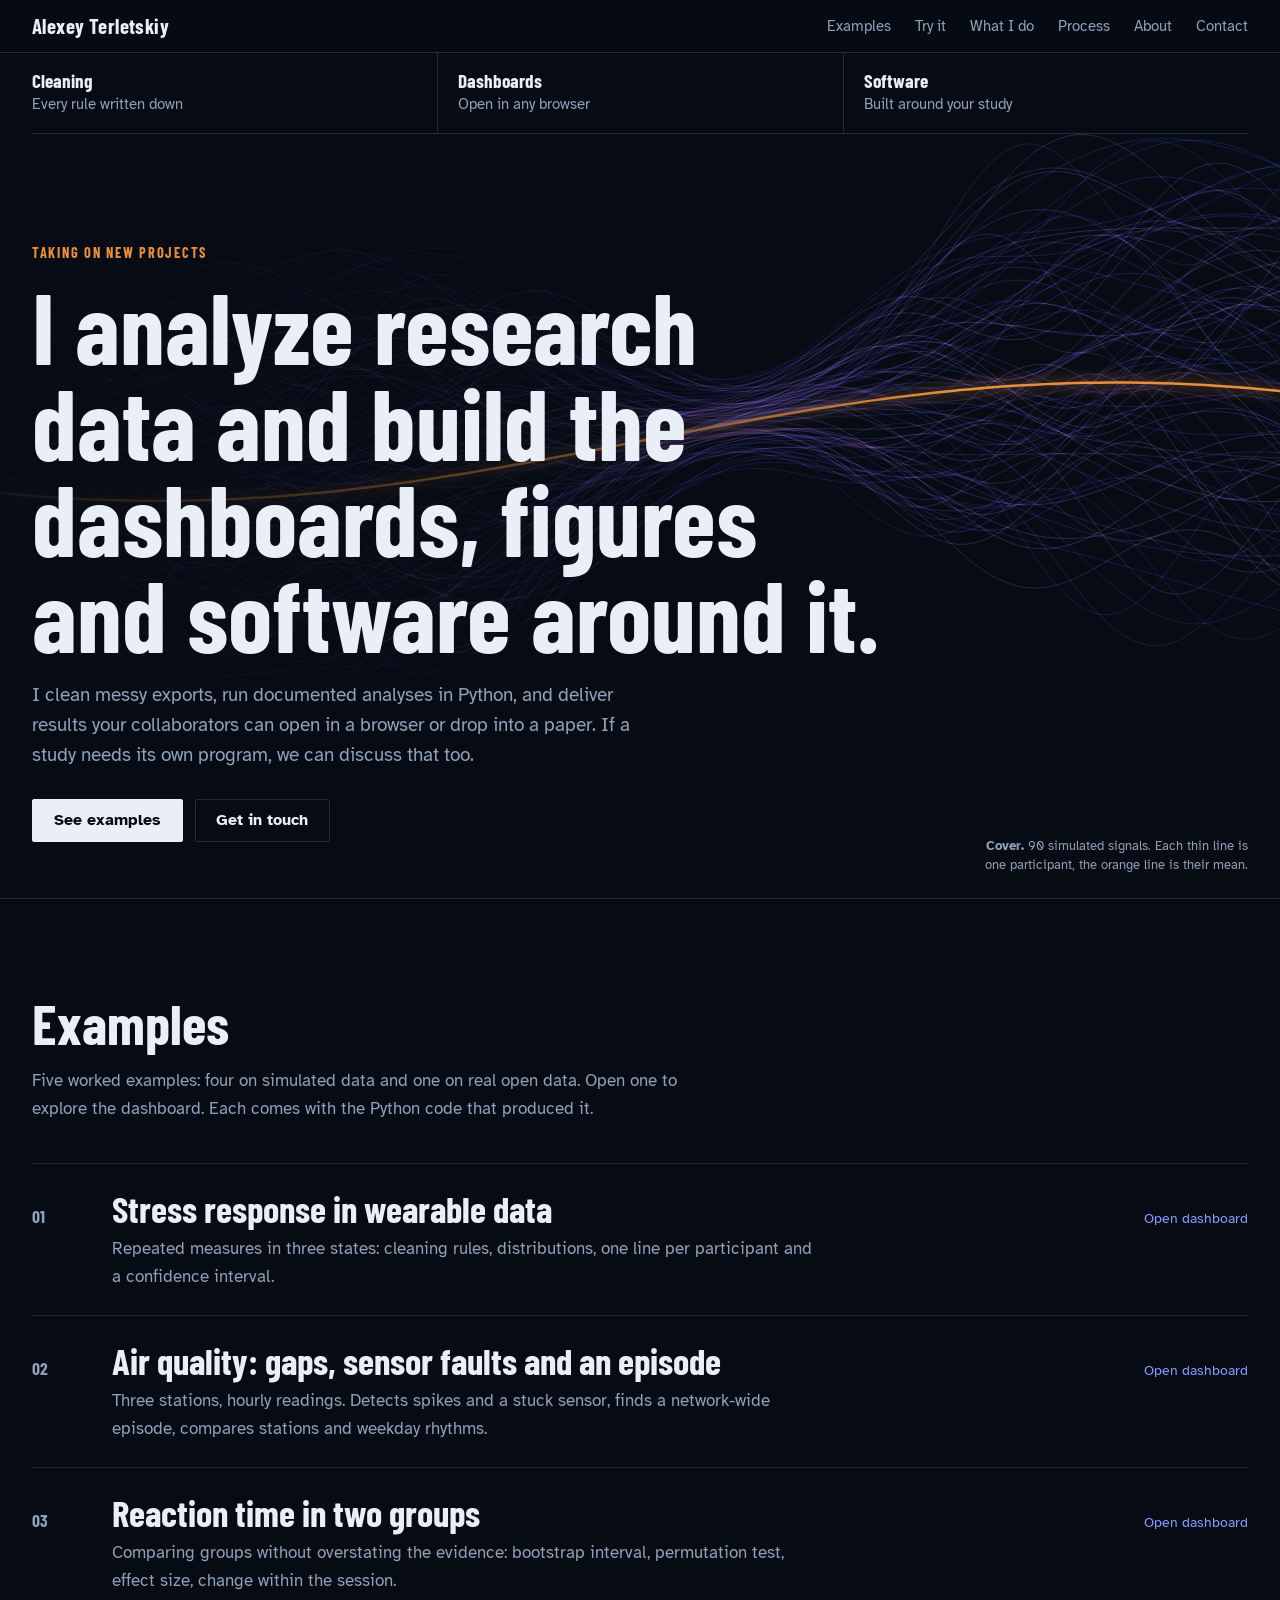
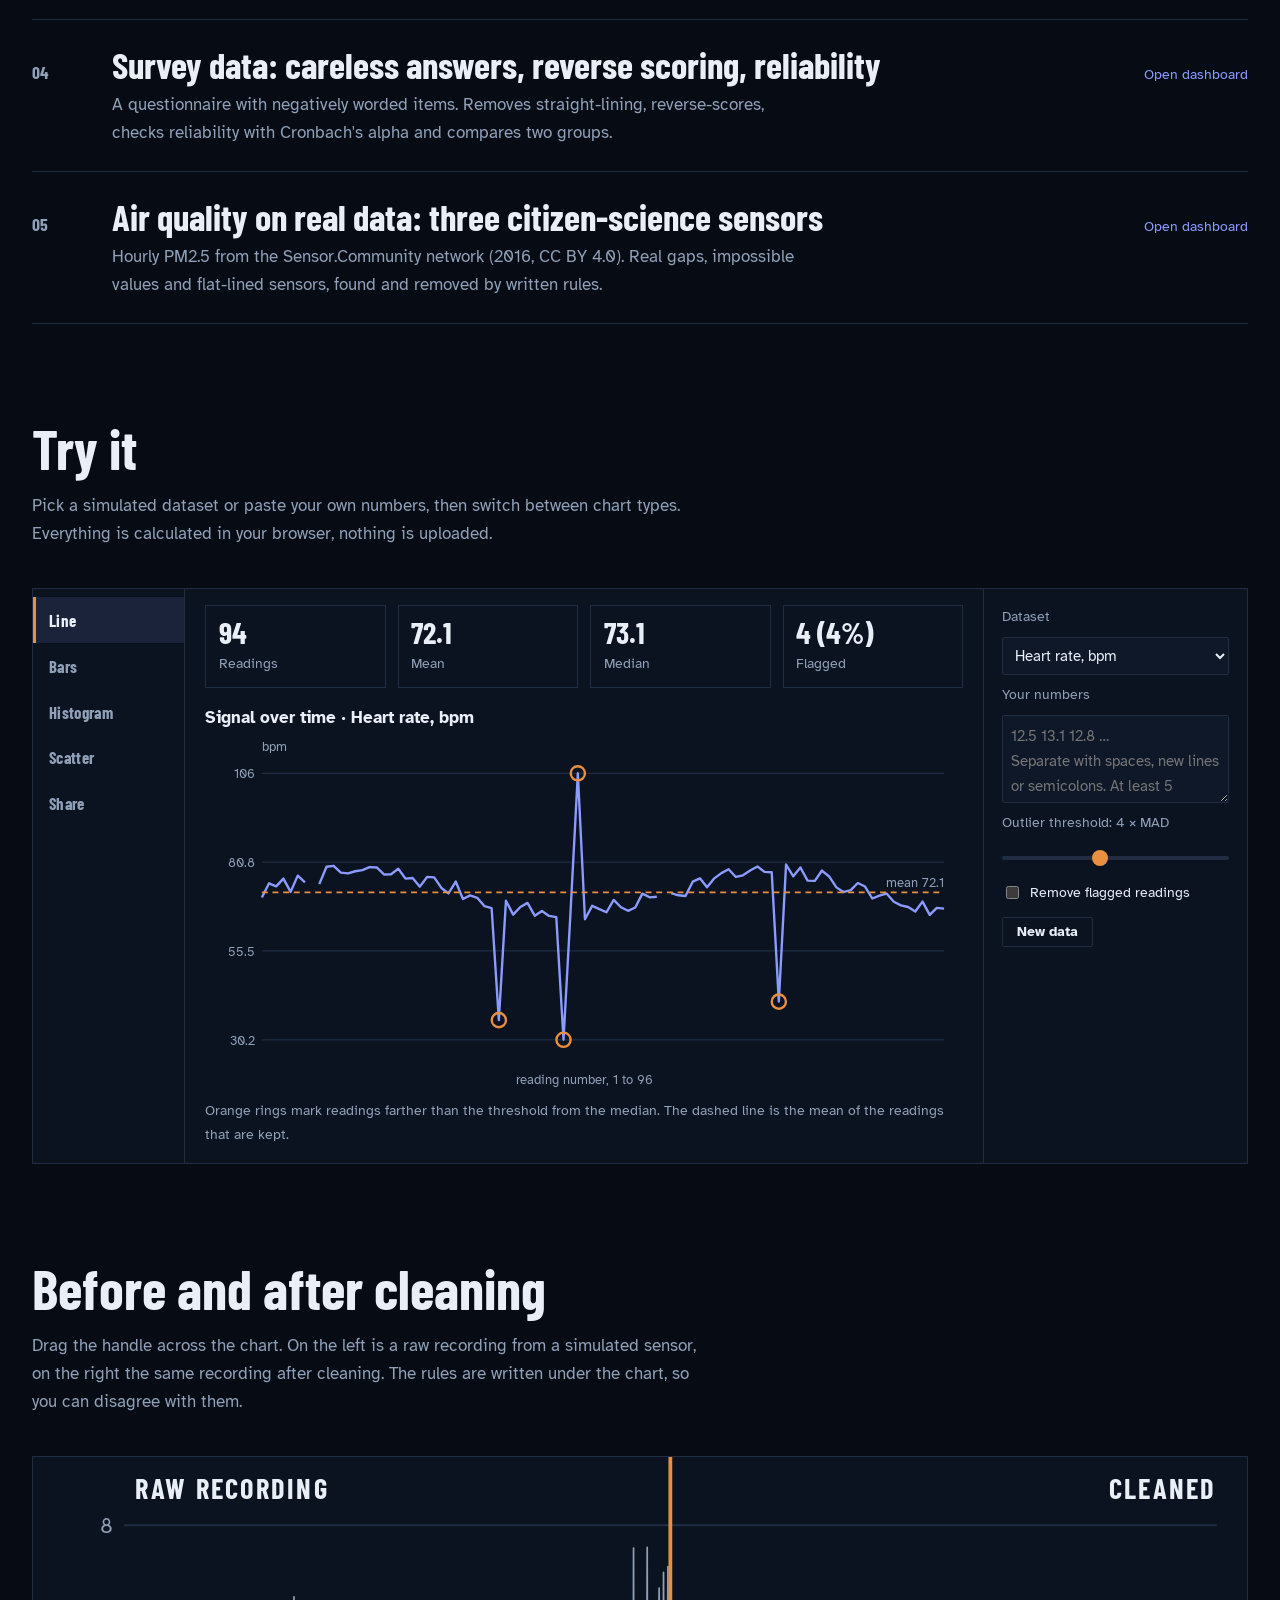
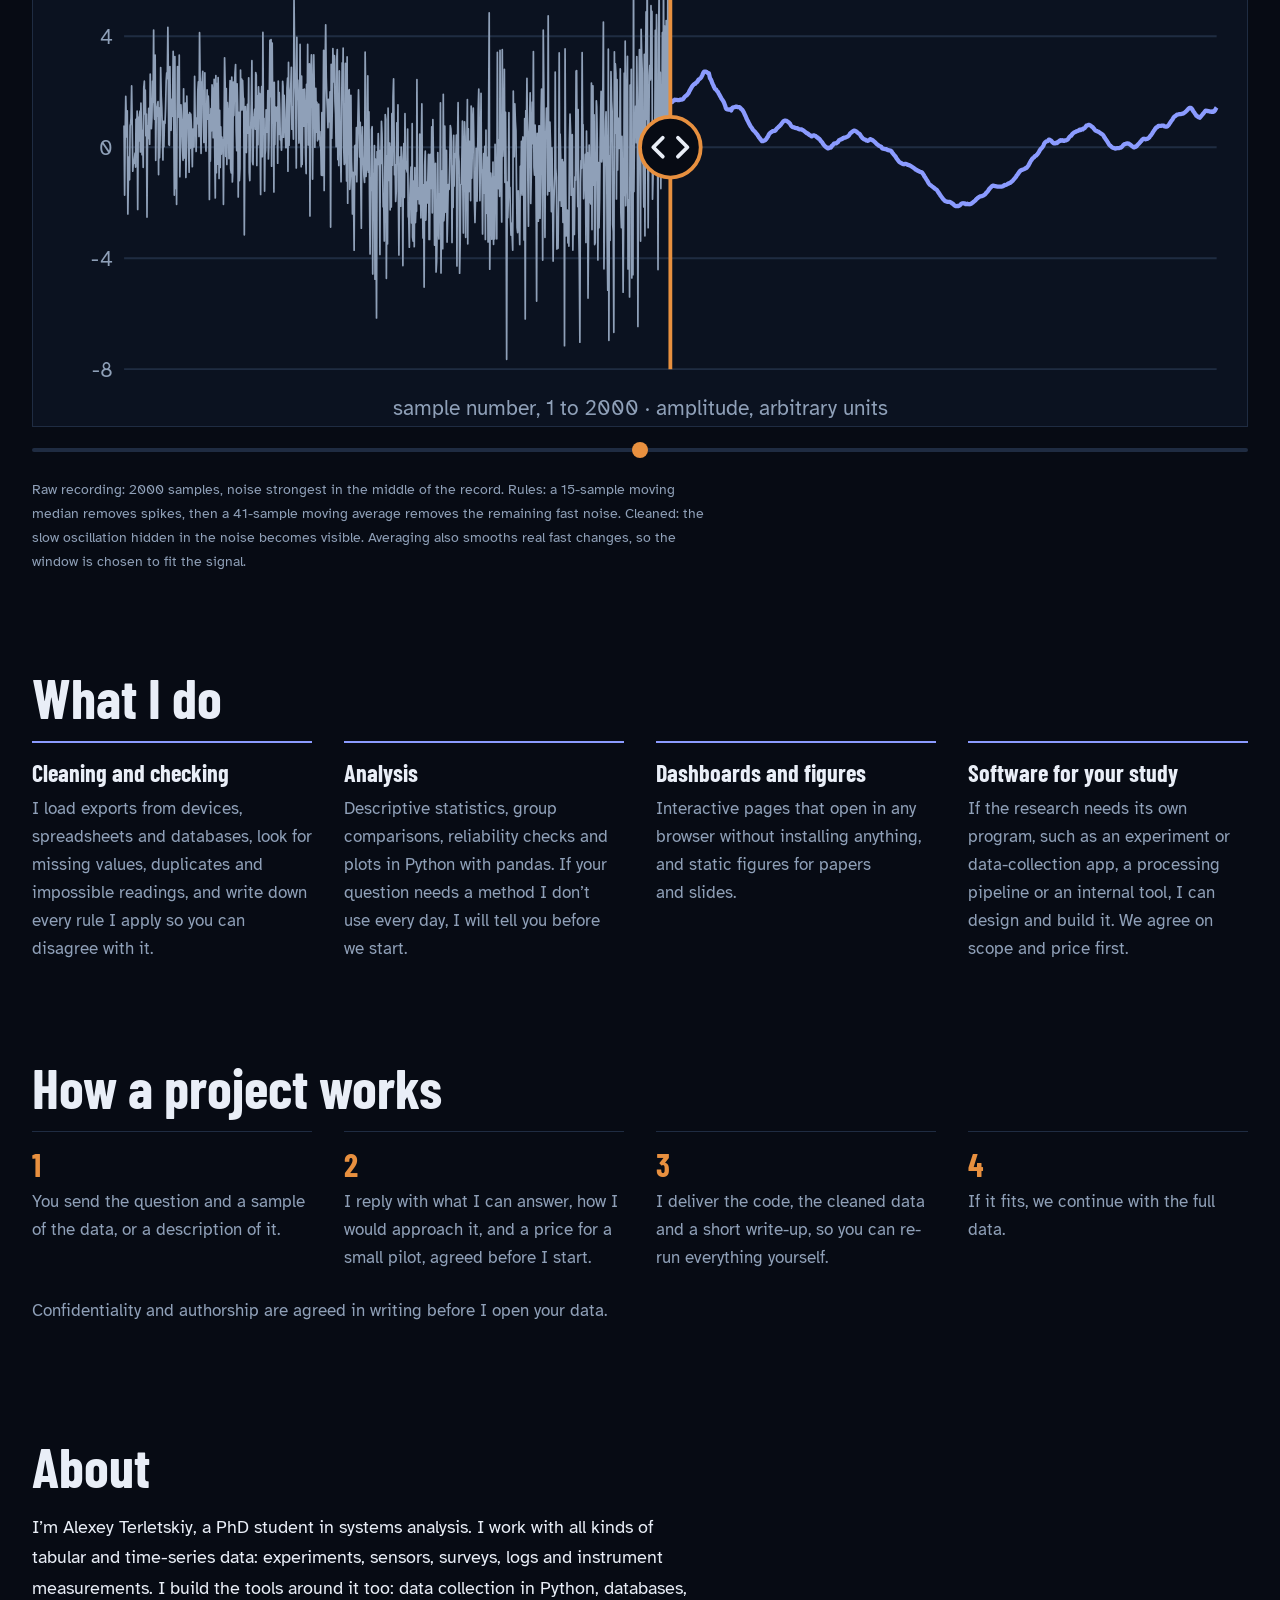
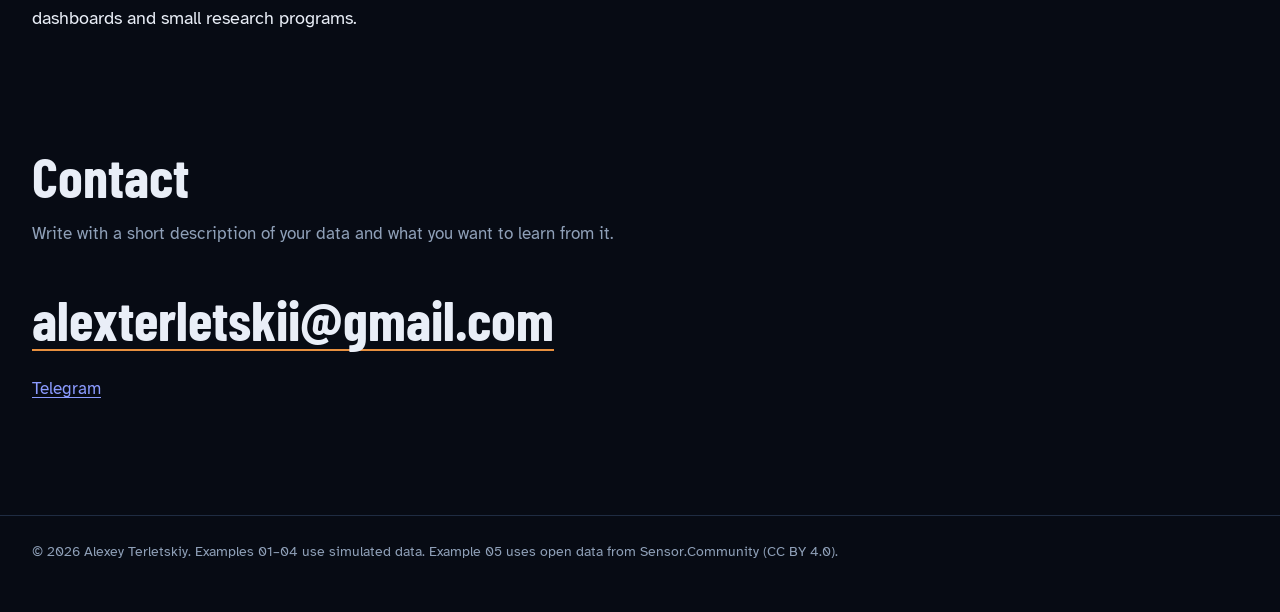
==== commit 2c2300c6: "изменил главную страницу, добавил контакты в телеграмм" ====
--- a/index.html
+++ b/index.html
@@ -6,7 +6,11 @@
 <title>Alexey Terletskiy, data analysis and dashboards</title>
 <meta name="description" content="Independent data analyst. Data cleaning, documented analysis in Python, dashboards, and custom software for research.">
 <meta name="color-scheme" content="dark">
-<link rel="icon" href="data:,">
+<meta property="og:type" content="website">
+<meta property="og:title" content="Alexey Terletskiy, data analysis and dashboards">
+<meta property="og:description" content="Data cleaning, documented analysis in Python and dashboards for research. Worked examples on real and simulated data.">
+<meta property="og:url" content="https://alexterletskii-svg.github.io/portfolio/">
+<link rel="icon" href="data:image/svg+xml,%3Csvg xmlns='http://www.w3.org/2000/svg' viewBox='0 0 32 32'%3E%3Crect width='32' height='32' fill='%23070b14'/%3E%3Ccircle cx='16' cy='16' r='7' fill='%23e8903f'/%3E%3C/svg%3E">
 <link rel="preconnect" href="https://fonts.googleapis.com">
 <link rel="preconnect" href="https://fonts.gstatic.com" crossorigin>
 <link href="https://fonts.googleapis.com/css2?family=Barlow+Condensed:wght@500;700&display=swap" rel="stylesheet">
@@ -38,7 +42,7 @@
     <canvas id="fibers" aria-hidden="true"></canvas>
     <div class="wrap">
       <div class="teasers">
-        <a href="#what"><b>Cleaning</b><span>Every rule written down</span></a>
+        <a href="#cleaning"><b>Cleaning</b><span>Every rule written down</span></a>
         <a href="#examples"><b>Dashboards</b><span>Open in any browser</span></a>
         <a href="#what"><b>Software</b><span>Built around your study</span></a>
       </div>
@@ -58,7 +62,7 @@
   <div class="wrap">
     <section class="sec" id="examples">
       <h2>Examples</h2>
-      <p class="sub">Four worked examples on simulated data. Open one to explore the dashboard. Each comes with the Python code that produced it.</p>
+      <p class="sub">Five worked examples: four on simulated data and one on real open data. Open one to explore the dashboard. Each comes with the Python code that produced it.</p>
       <ol class="toc">
         <li><a href="dashboards/dashboard_stress.html" data-title="Stress response in wearable data" data-code="scripts/gen_stress.py">
           <span class="no">01</span>
@@ -80,8 +84,7 @@
           <span><span class="ttl">Survey data: careless answers, reverse scoring, reliability</span>
             <span class="dsc">A questionnaire with negatively worded items. Removes straight-lining, reverse-scores, checks reliability with Cronbach's alpha and compares two groups.</span></span>
           <span class="how">Open dashboard</span></a></li>
-
-                <li><a href="dashboards/dashboard_air-quality-real.html" data-title="Air quality on real data: three citizen-science sensors" data-code="scripts/gen_air_quality_real.py">
+        <li><a href="dashboards/dashboard_air-quality-real.html" data-title="Air quality on real data: three citizen-science sensors" data-code="scripts/gen_air_quality_real.py">
           <span class="no">05</span>
           <span><span class="ttl">Air quality on real data: three citizen-science sensors</span>
             <span class="dsc">Hourly PM2.5 from the Sensor.Community network (2016, CC BY 4.0). Real gaps, impossible values and flat-lined sensors, found and removed by written rules.</span></span>
@@ -134,7 +137,7 @@
       </div>
     </section>
 
-        <section class="sec" id="clean">
+    <section class="sec" id="cleaning">
       <h2>Before and after cleaning</h2>
       <p class="sub">Drag the handle across the chart. On the left is a raw recording from a simulated sensor, on the right the same recording after cleaning. The rules are written under the chart, so you can disagree with them.</p>
       <figure class="ba">
@@ -143,6 +146,7 @@
         <figcaption id="ba-note"></figcaption>
       </figure>
     </section>
+
     <section class="sec" id="what">
       <h2>What I do</h2>
       <div class="what">
@@ -169,7 +173,7 @@
       <h2>How a project works</h2>
       <ol class="steps">
         <li>You send the question and a sample of the data, or a description of it.</li>
-        <li>I reply with what I can answer and a fixed price for a small pilot.</li>
+        <li>I reply with what I can answer, how I would approach it, and a price for a small pilot, agreed before I start.</li>
         <li>I deliver the code, the cleaned data and a short write-up, so you can re-run everything yourself.</li>
         <li>If it fits, we continue with the full data.</li>
       </ol>
@@ -185,12 +189,13 @@
       <h2>Contact</h2>
       <p class="sub">Write with a short description of your data and what you want to learn from it.</p>
       <a class="mail" href="mailto:alexterletskii@gmail.com">alexterletskii@gmail.com</a>
+      <p class="fine"><a href="https://t.me/Aleksey_Terletskiy">Telegram</a></p>
     </section>
   </div>
 </main>
 
 <footer>
-  <div class="wrap"><p>© 2026 Alexey Terletskiy. Example data on this site are simulated.</p></div>
+  <div class="wrap"><p>© 2026 Alexey Terletskiy. Examples 01–04 use simulated data. Example 05 uses open data from Sensor.Community (CC BY 4.0).</p></div>
 </footer>
 
 <dialog id="viewer" aria-label="Dashboard">
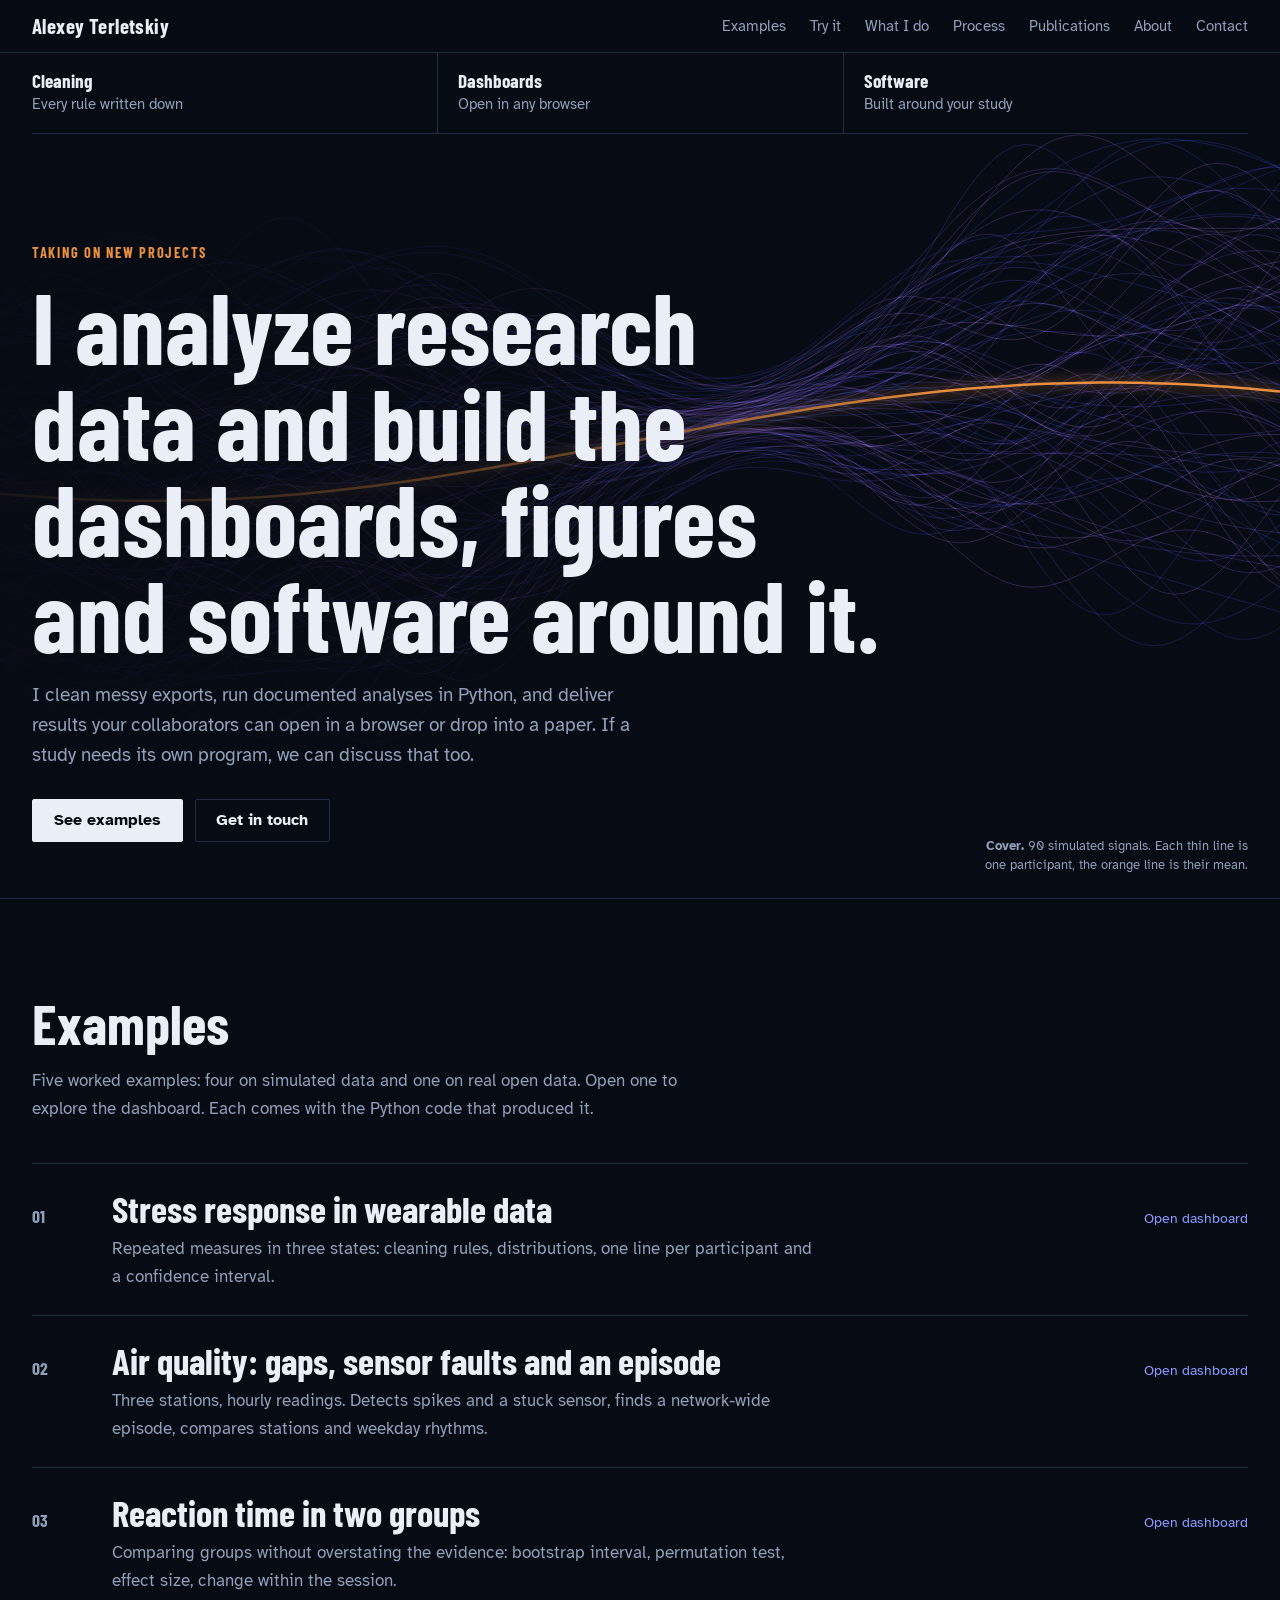
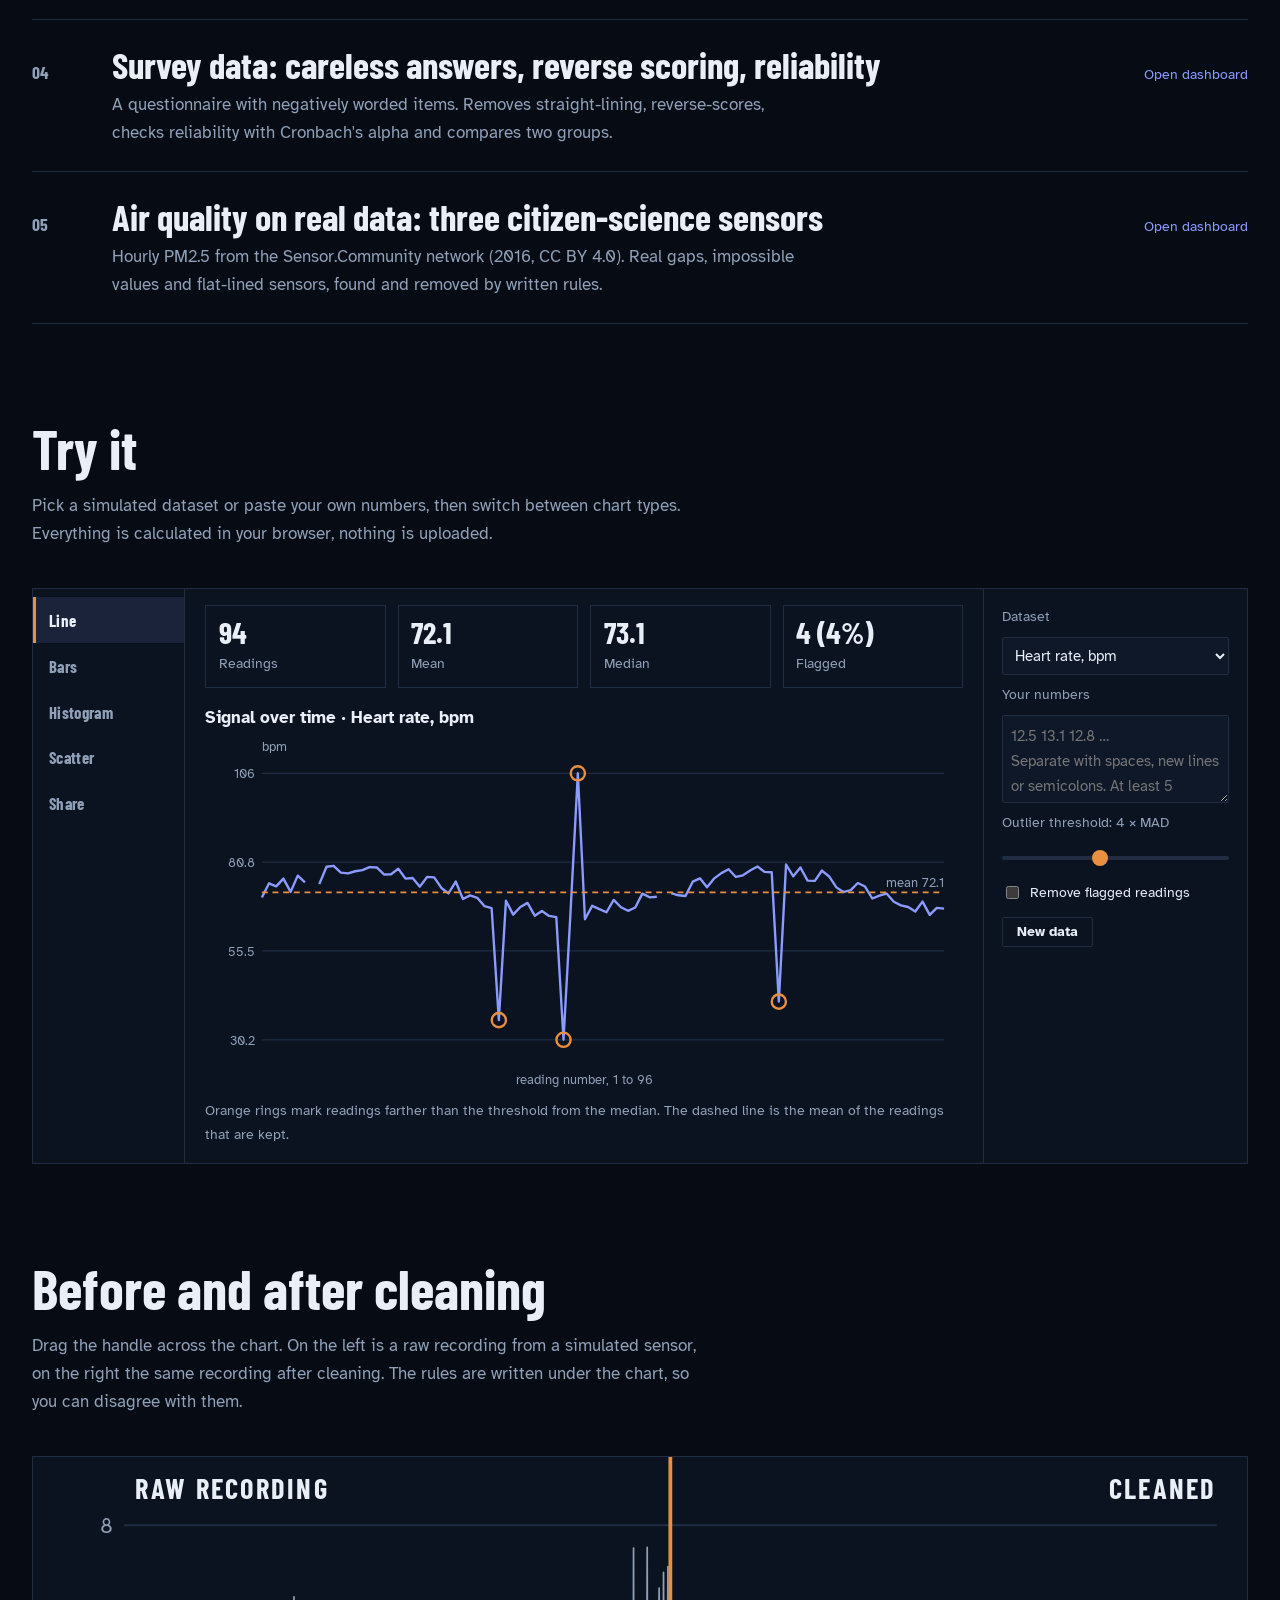
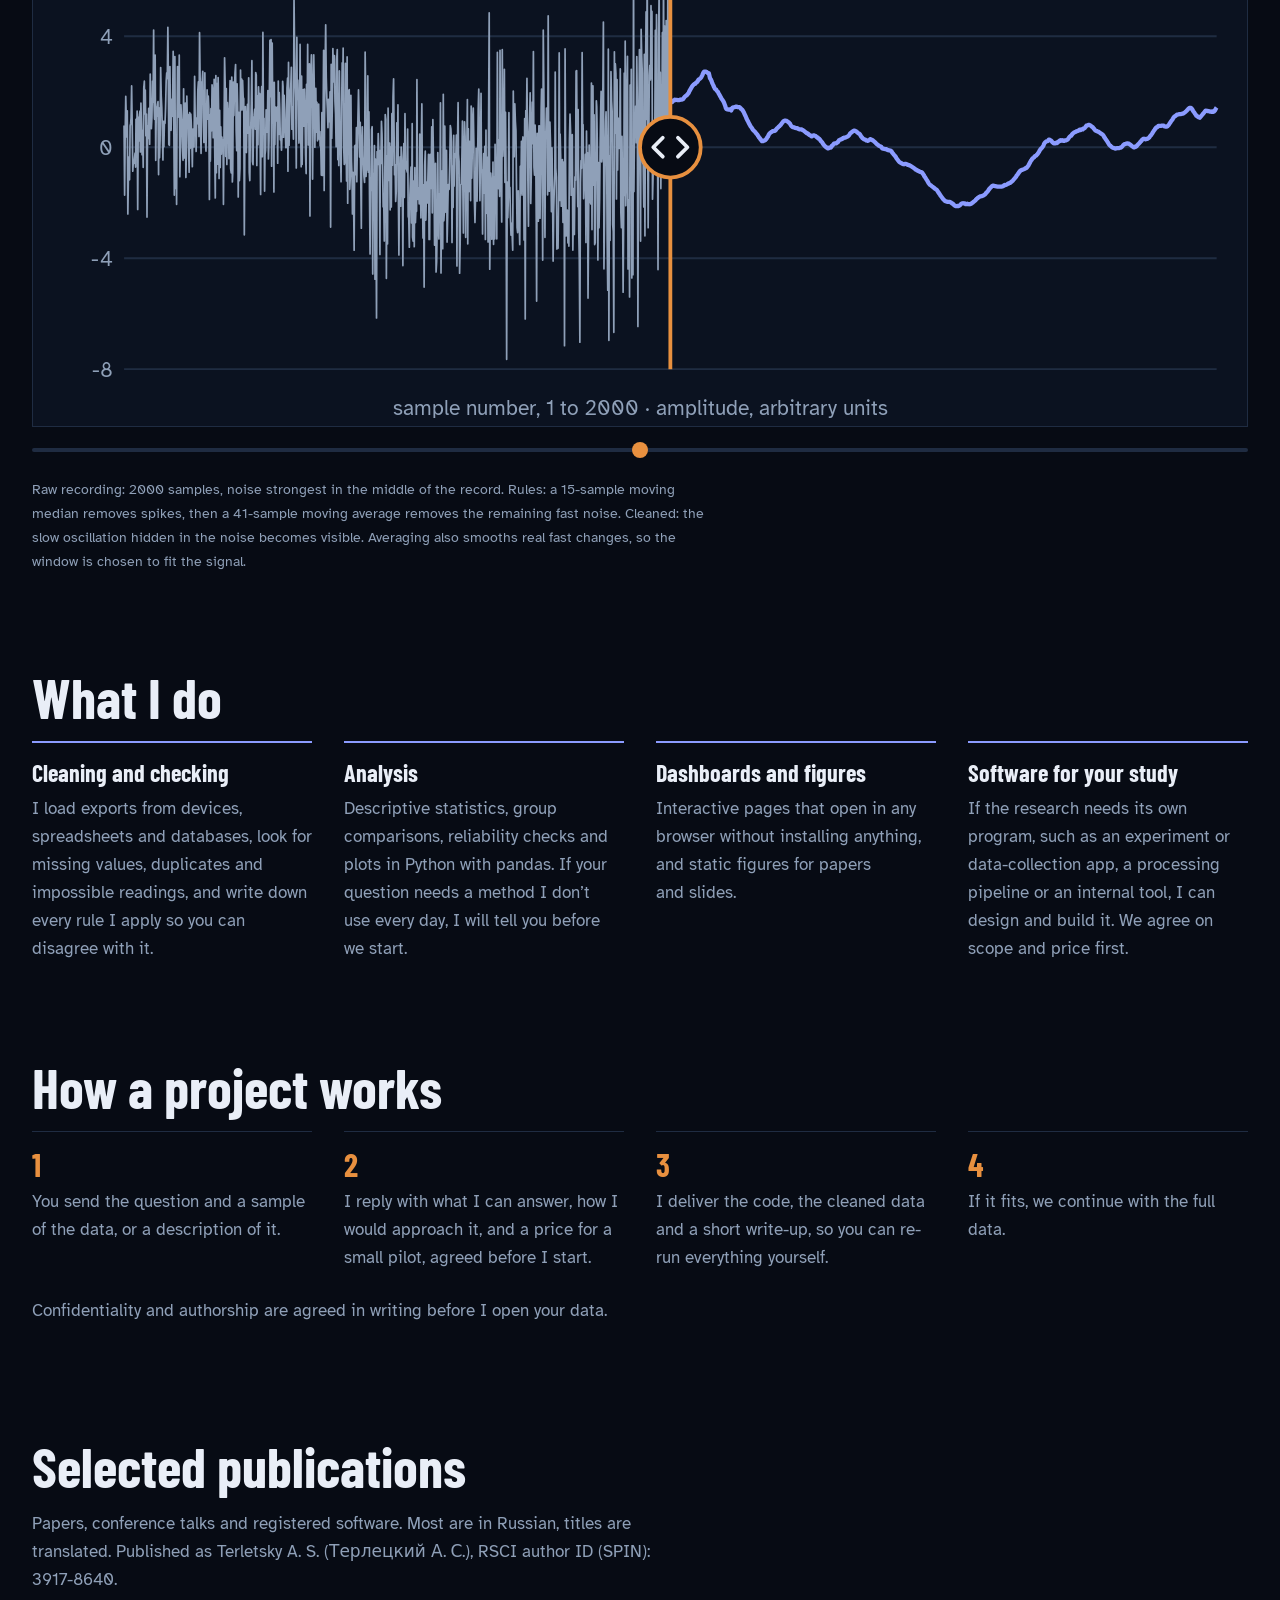
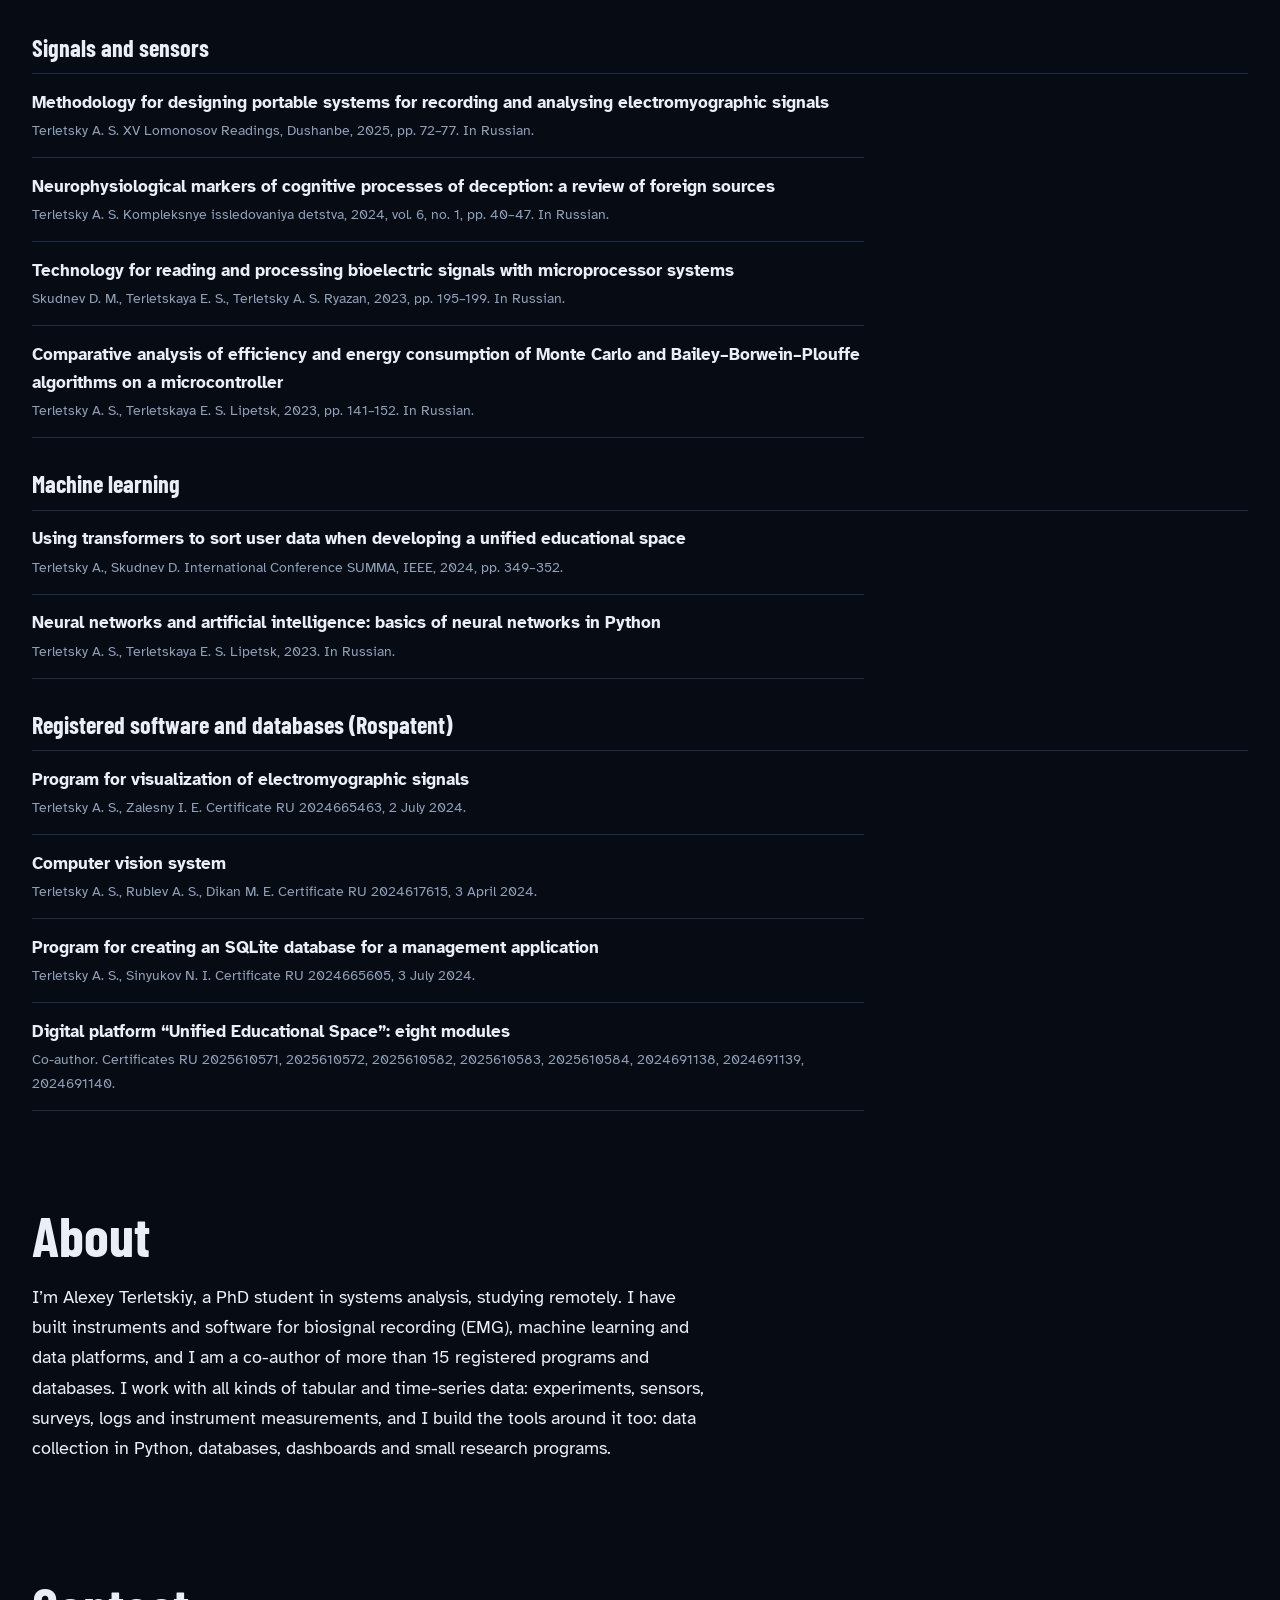
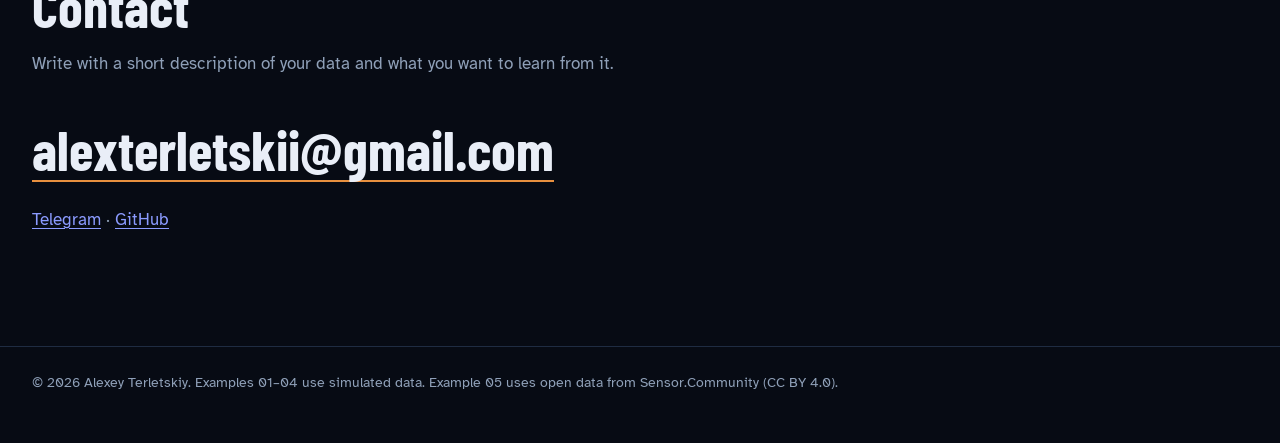
==== commit 7fd85f09: "Изменил главную добавил работы" ====
--- a/index.html
+++ b/index.html
@@ -31,6 +31,7 @@
       <a href="#try">Try it</a>
       <a href="#what">What I do</a>
       <a href="#process">Process</a>
+      <a href="#publications">Publications</a>
       <a href="#about">About</a>
       <a href="#contact">Contact</a>
     </nav>
@@ -180,16 +181,54 @@
       <p class="fine">Confidentiality and authorship are agreed in writing before I open your data.</p>
     </section>
 
+    <section class="sec" id="publications">
+      <h2>Selected publications</h2>
+      <p class="sub">Papers, conference talks and registered software. Most are in Russian, titles are translated. Published as Terletsky A. S. (Терлецкий А. С.), RSCI author ID (SPIN): 3917-8640.</p>
+      <div class="pubs">
+        <h3>Signals and sensors</h3>
+        <ul>
+          <li><b>Methodology for designing portable systems for recording and analysing electromyographic signals</b>
+            <span>Terletsky A. S. XV Lomonosov Readings, Dushanbe, 2025, pp. 72–77. In Russian.</span></li>
+          <li><b>Neurophysiological markers of cognitive processes of deception: a review of foreign sources</b>
+            <span>Terletsky A. S. Kompleksnye issledovaniya detstva, 2024, vol. 6, no. 1, pp. 40–47. In Russian.</span></li>
+          <li><b>Technology for reading and processing bioelectric signals with microprocessor systems</b>
+            <span>Skudnev D. M., Terletskaya E. S., Terletsky A. S. Ryazan, 2023, pp. 195–199. In Russian.</span></li>
+          <li><b>Comparative analysis of efficiency and energy consumption of Monte Carlo and Bailey–Borwein–Plouffe algorithms on a microcontroller</b>
+            <span>Terletsky A. S., Terletskaya E. S. Lipetsk, 2023, pp. 141–152. In Russian.</span></li>
+        </ul>
+
+        <h3>Machine learning</h3>
+        <ul>
+          <li><b>Using transformers to sort user data when developing a unified educational space</b>
+            <span>Terletsky A., Skudnev D. International Conference SUMMA, IEEE, 2024, pp. 349–352.</span></li>
+          <li><b>Neural networks and artificial intelligence: basics of neural networks in Python</b>
+            <span>Terletsky A. S., Terletskaya E. S. Lipetsk, 2023. In Russian.</span></li>
+        </ul>
+
+        <h3>Registered software and databases (Rospatent)</h3>
+        <ul>
+          <li><b>Program for visualization of electromyographic signals</b>
+            <span>Terletsky A. S., Zalesny I. E. Certificate RU 2024665463, 2 July 2024.</span></li>
+          <li><b>Computer vision system</b>
+            <span>Terletsky A. S., Rublev A. S., Dikan M. E. Certificate RU 2024617615, 3 April 2024.</span></li>
+          <li><b>Program for creating an SQLite database for a management application</b>
+            <span>Terletsky A. S., Sinyukov N. I. Certificate RU 2024665605, 3 July 2024.</span></li>
+          <li><b>Digital platform “Unified Educational Space”: eight modules</b>
+            <span>Co-author. Certificates RU 2025610571, 2025610572, 2025610582, 2025610583, 2025610584, 2024691138, 2024691139, 2024691140.</span></li>
+        </ul>
+      </div>
+    </section>
+
     <section class="sec" id="about">
       <h2>About</h2>
-      <p>I’m Alexey Terletskiy, a PhD student in systems analysis. I work with all kinds of tabular and time-series data: experiments, sensors, surveys, logs and instrument measurements. I build the tools around it too: data collection in Python, databases, dashboards and small research programs.</p>
+      <p>I’m Alexey Terletskiy, a PhD student in systems analysis, studying remotely. I have built instruments and software for biosignal recording (EMG), machine learning and data platforms, and I am a co-author of more than 15 registered programs and databases. I work with all kinds of tabular and time-series data: experiments, sensors, surveys, logs and instrument measurements, and I build the tools around it too: data collection in Python, databases, dashboards and small research programs.</p>
     </section>
 
     <section class="sec" id="contact">
       <h2>Contact</h2>
       <p class="sub">Write with a short description of your data and what you want to learn from it.</p>
       <a class="mail" href="mailto:alexterletskii@gmail.com">alexterletskii@gmail.com</a>
-      <p class="fine"><a href="https://t.me/Aleksey_Terletskiy">Telegram</a></p>
+      <p class="fine"><a href="https://t.me/Aleksey_Terletskiy">Telegram</a> · <a href="https://github.com/alexterletskii-svg/portfolio">GitHub</a></p>
     </section>
   </div>
 </main>
--- a/css/style.css
+++ b/css/style.css
@@ -186,6 +186,14 @@
 @media (max-width:36rem){.steps{grid-template-columns:1fr}}
 .fine{color:var(--muted);margin-top:1.5rem}
 
+/* Publications */
+.pubs h3{font:700 1.5rem/1.15 var(--cond);margin:2rem 0 .75rem}
+.pubs h3:first-child{margin-top:0}
+.pubs ul{list-style:none;margin:0;padding:0;border-top:1px solid var(--line)}
+.pubs li{padding:.9rem 0;border-bottom:1px solid var(--line);color:var(--muted);max-width:52rem}
+.pubs li b{color:var(--ink);font-weight:700}
+.pubs li span{display:block;font-size:.9rem;margin-top:.15rem}
+
 #about p{max-width:42rem;font-size:1.15rem}
 .mail{display:inline-block;font:700 clamp(1.8rem,5vw,3.5rem)/1.1 var(--cond);color:var(--ink);
   text-decoration:none;border-bottom:2px solid var(--orange);transition:color .2s;overflow-wrap:anywhere}
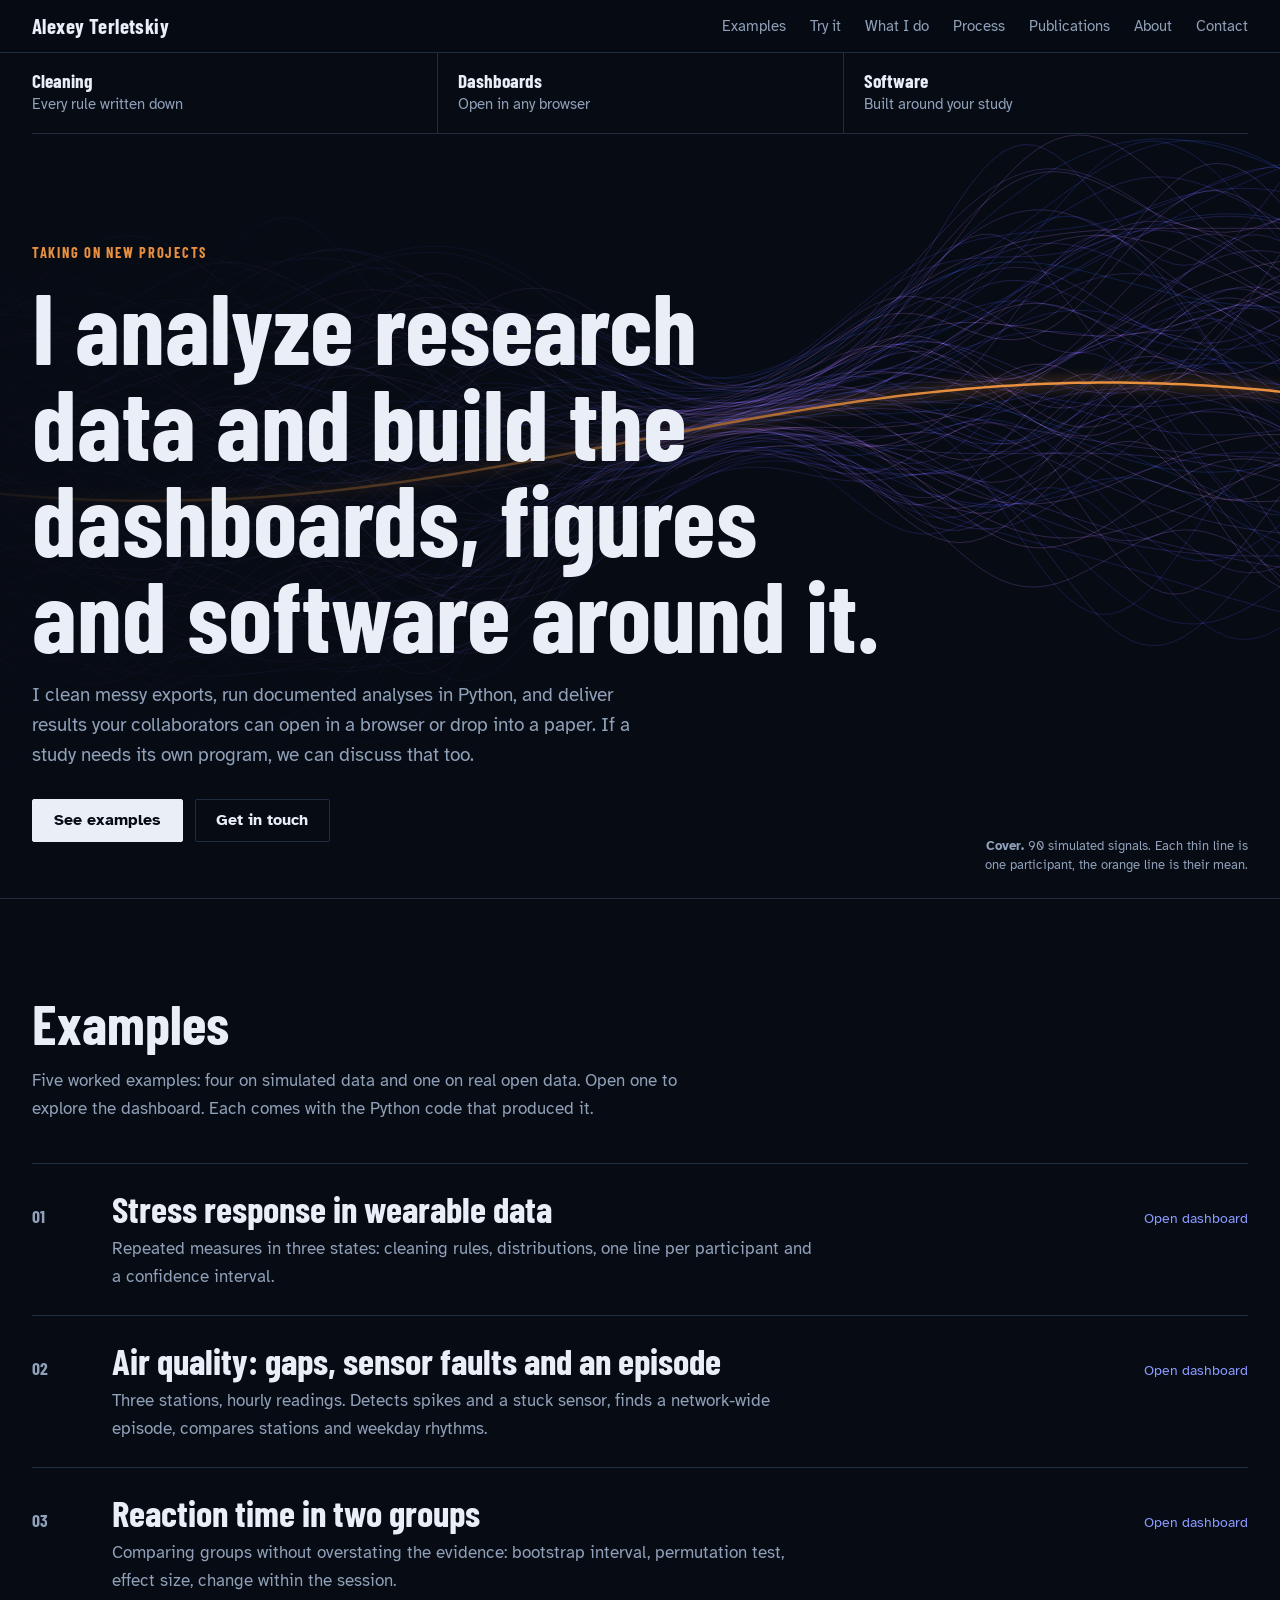
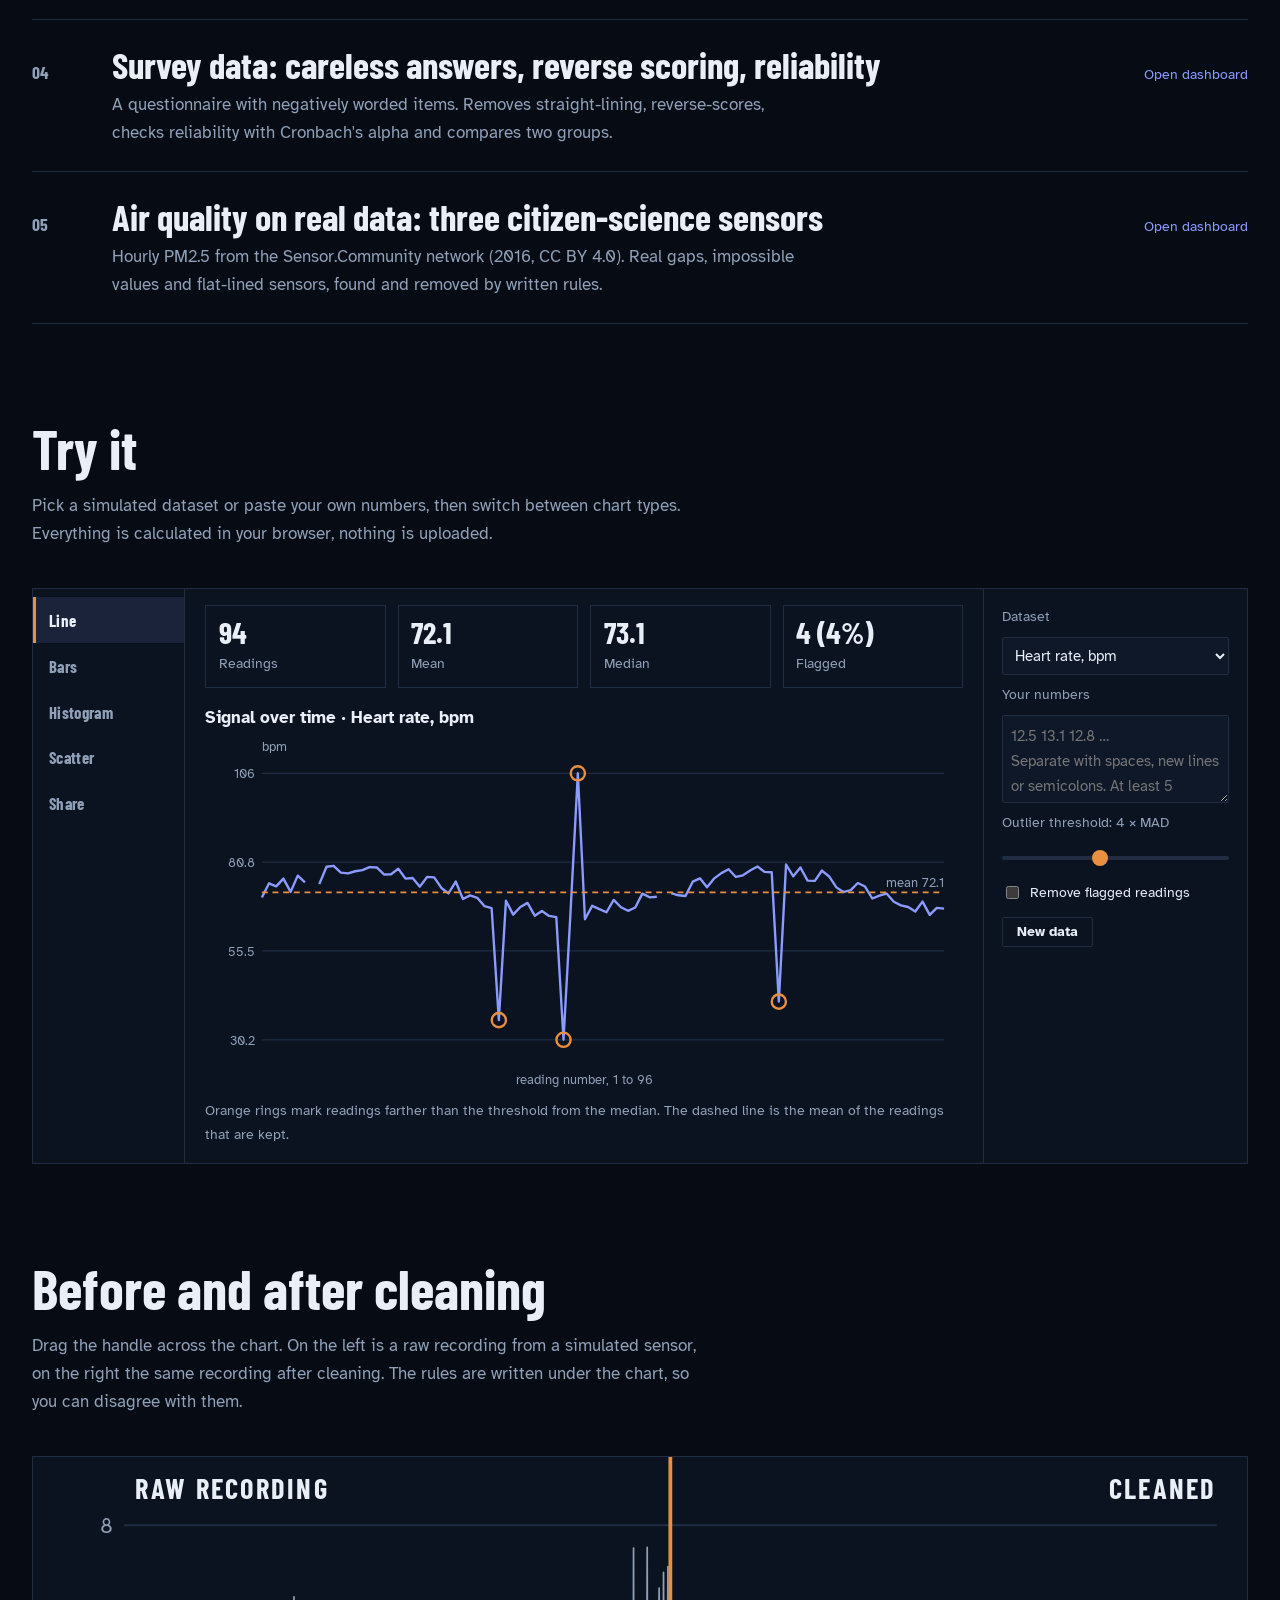
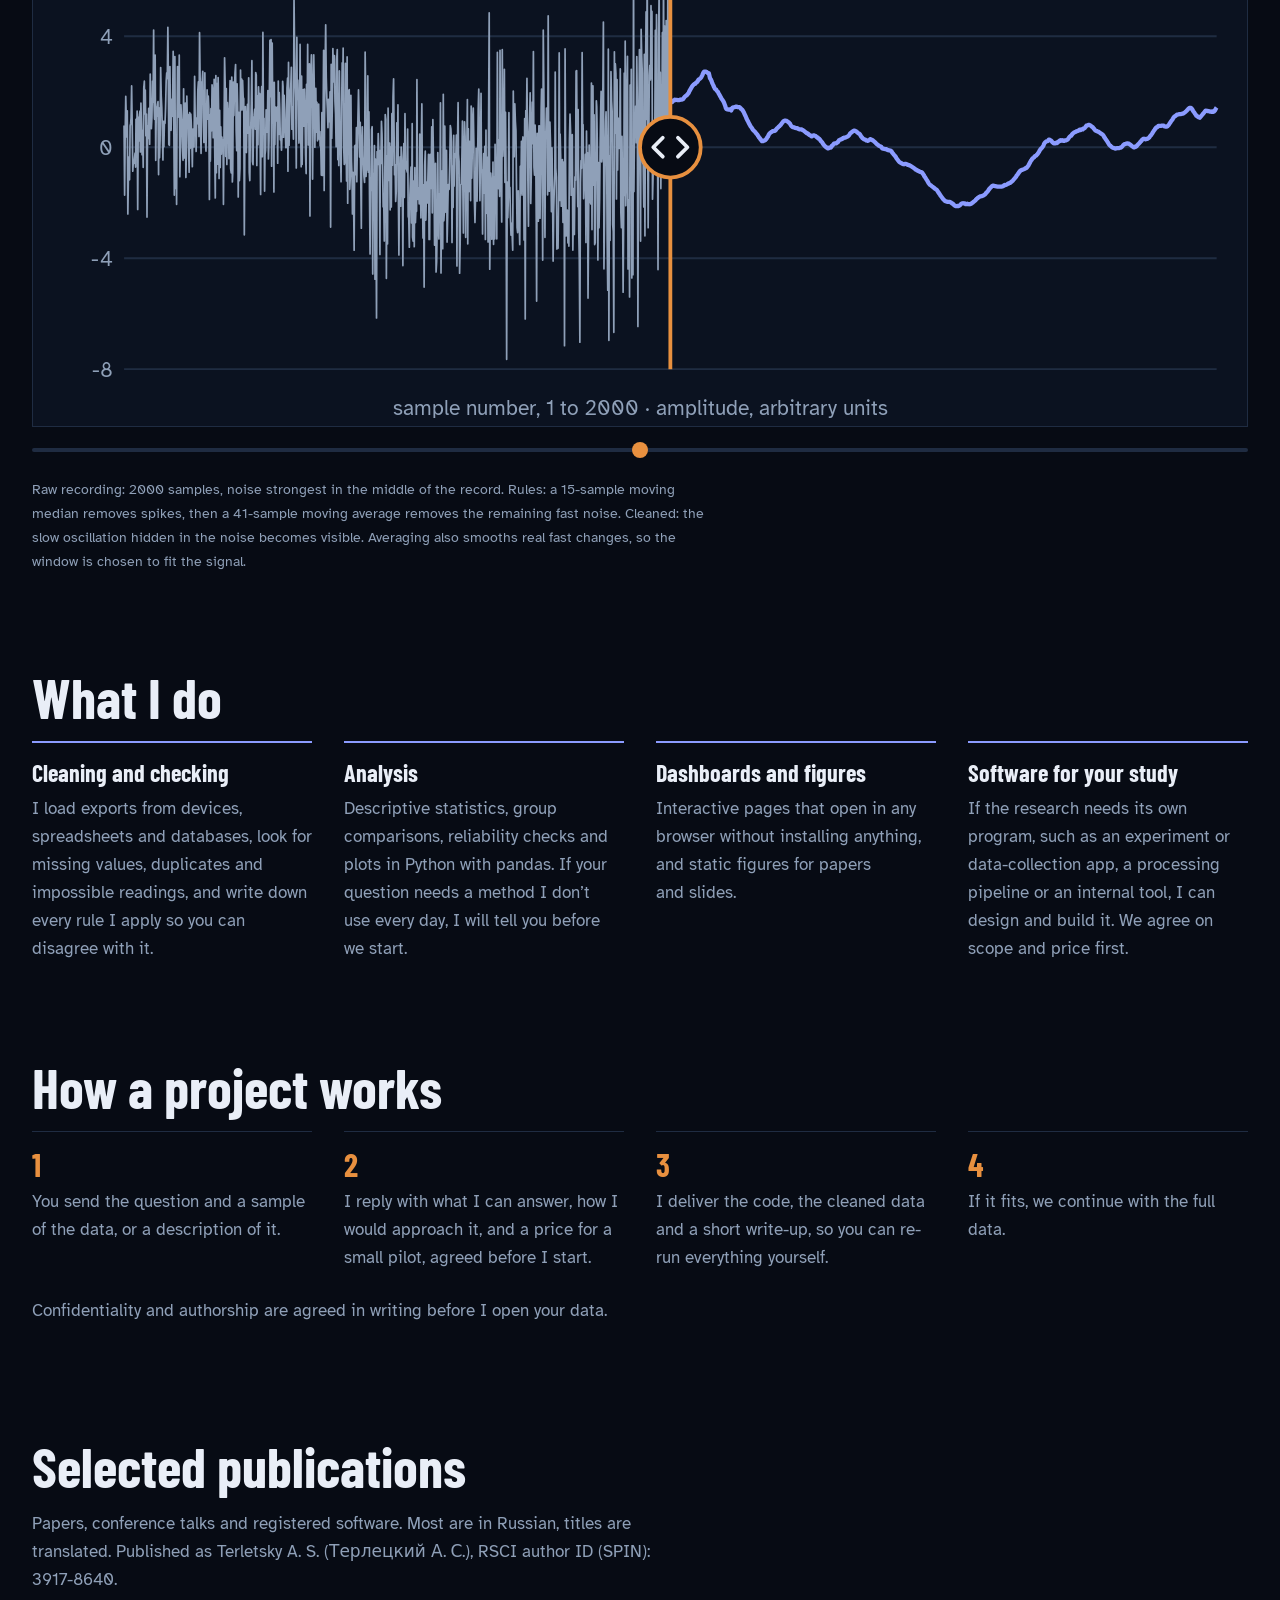
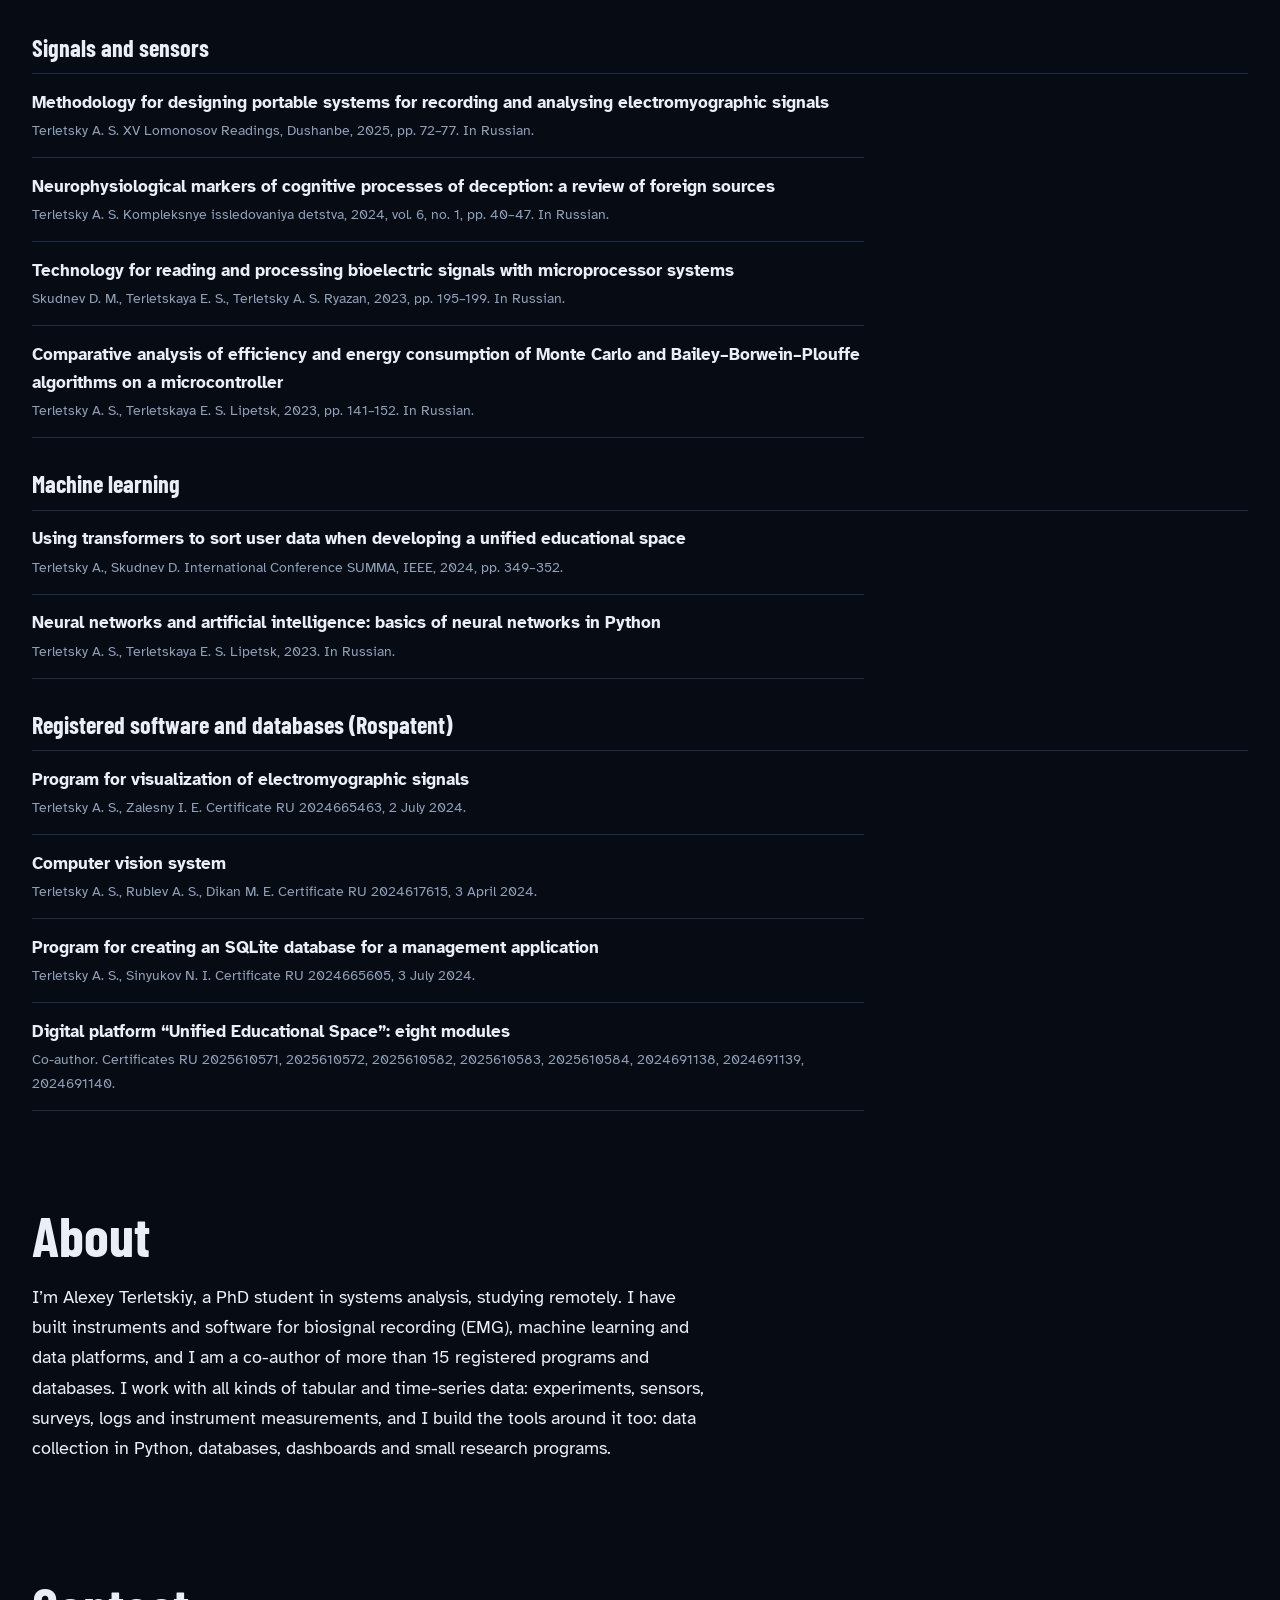
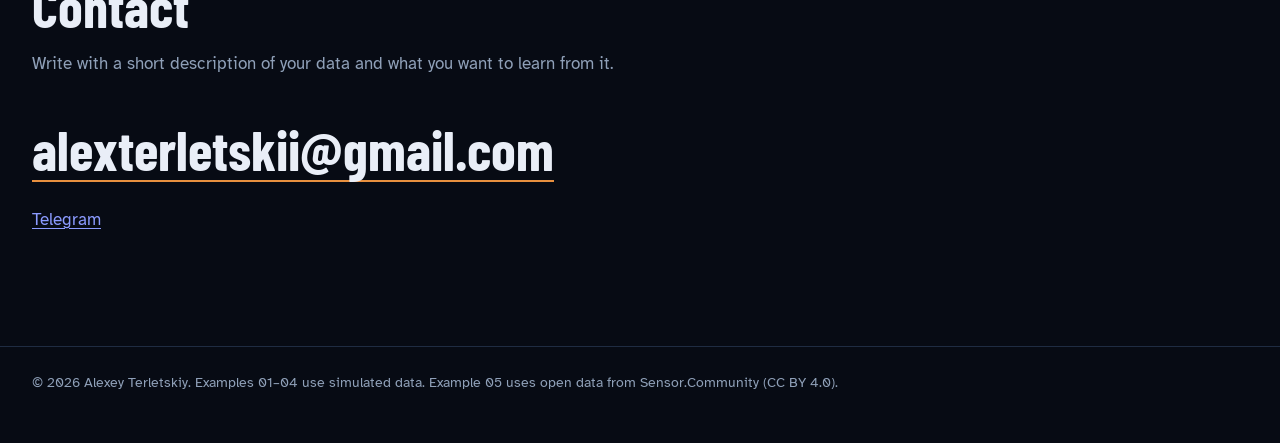
==== commit ca5714d9: "Убрал ссылку на гит" ====
--- a/index.html
+++ b/index.html
@@ -228,7 +228,7 @@
       <h2>Contact</h2>
       <p class="sub">Write with a short description of your data and what you want to learn from it.</p>
       <a class="mail" href="mailto:alexterletskii@gmail.com">alexterletskii@gmail.com</a>
-      <p class="fine"><a href="https://t.me/Aleksey_Terletskiy">Telegram</a> · <a href="https://github.com/alexterletskii-svg/portfolio">GitHub</a></p>
+      <p class="fine"><a href="https://t.me/Aleksey_Terletskiy">Telegram</a></p>
     </section>
   </div>
 </main>
